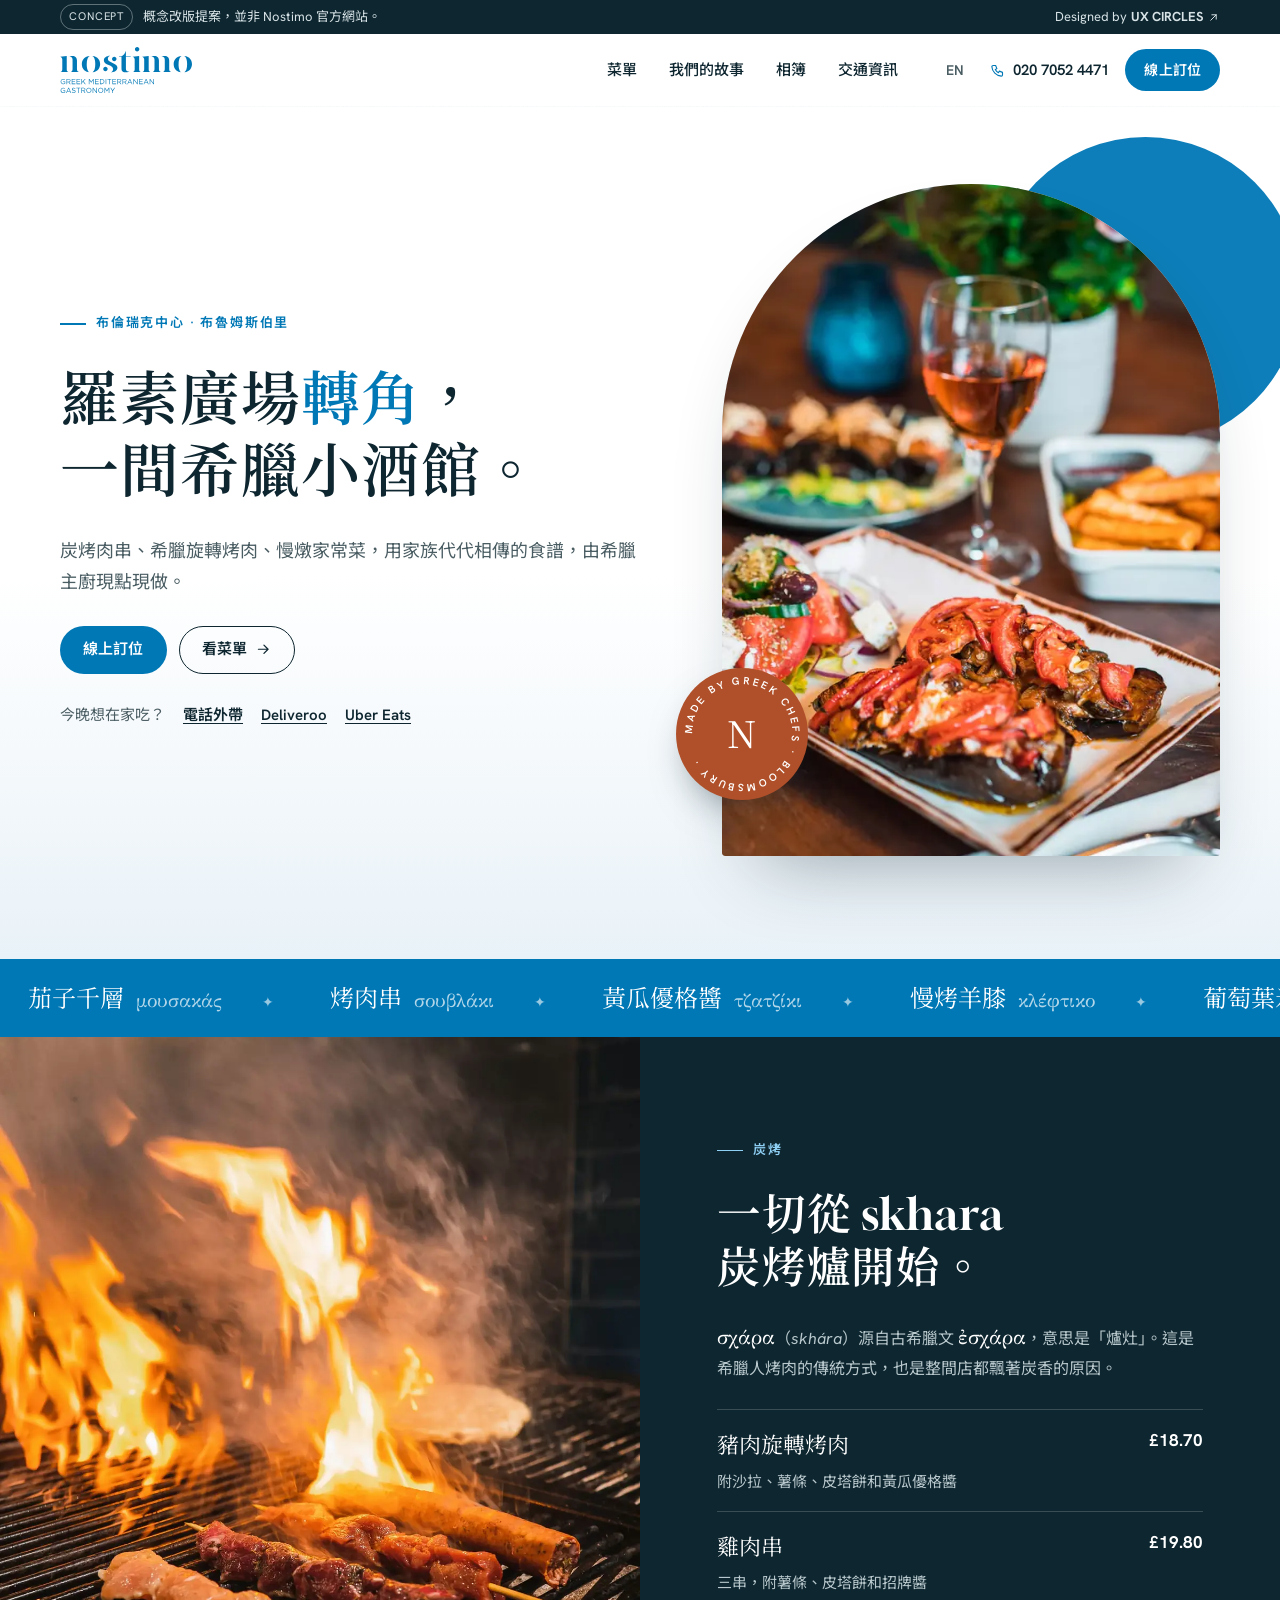
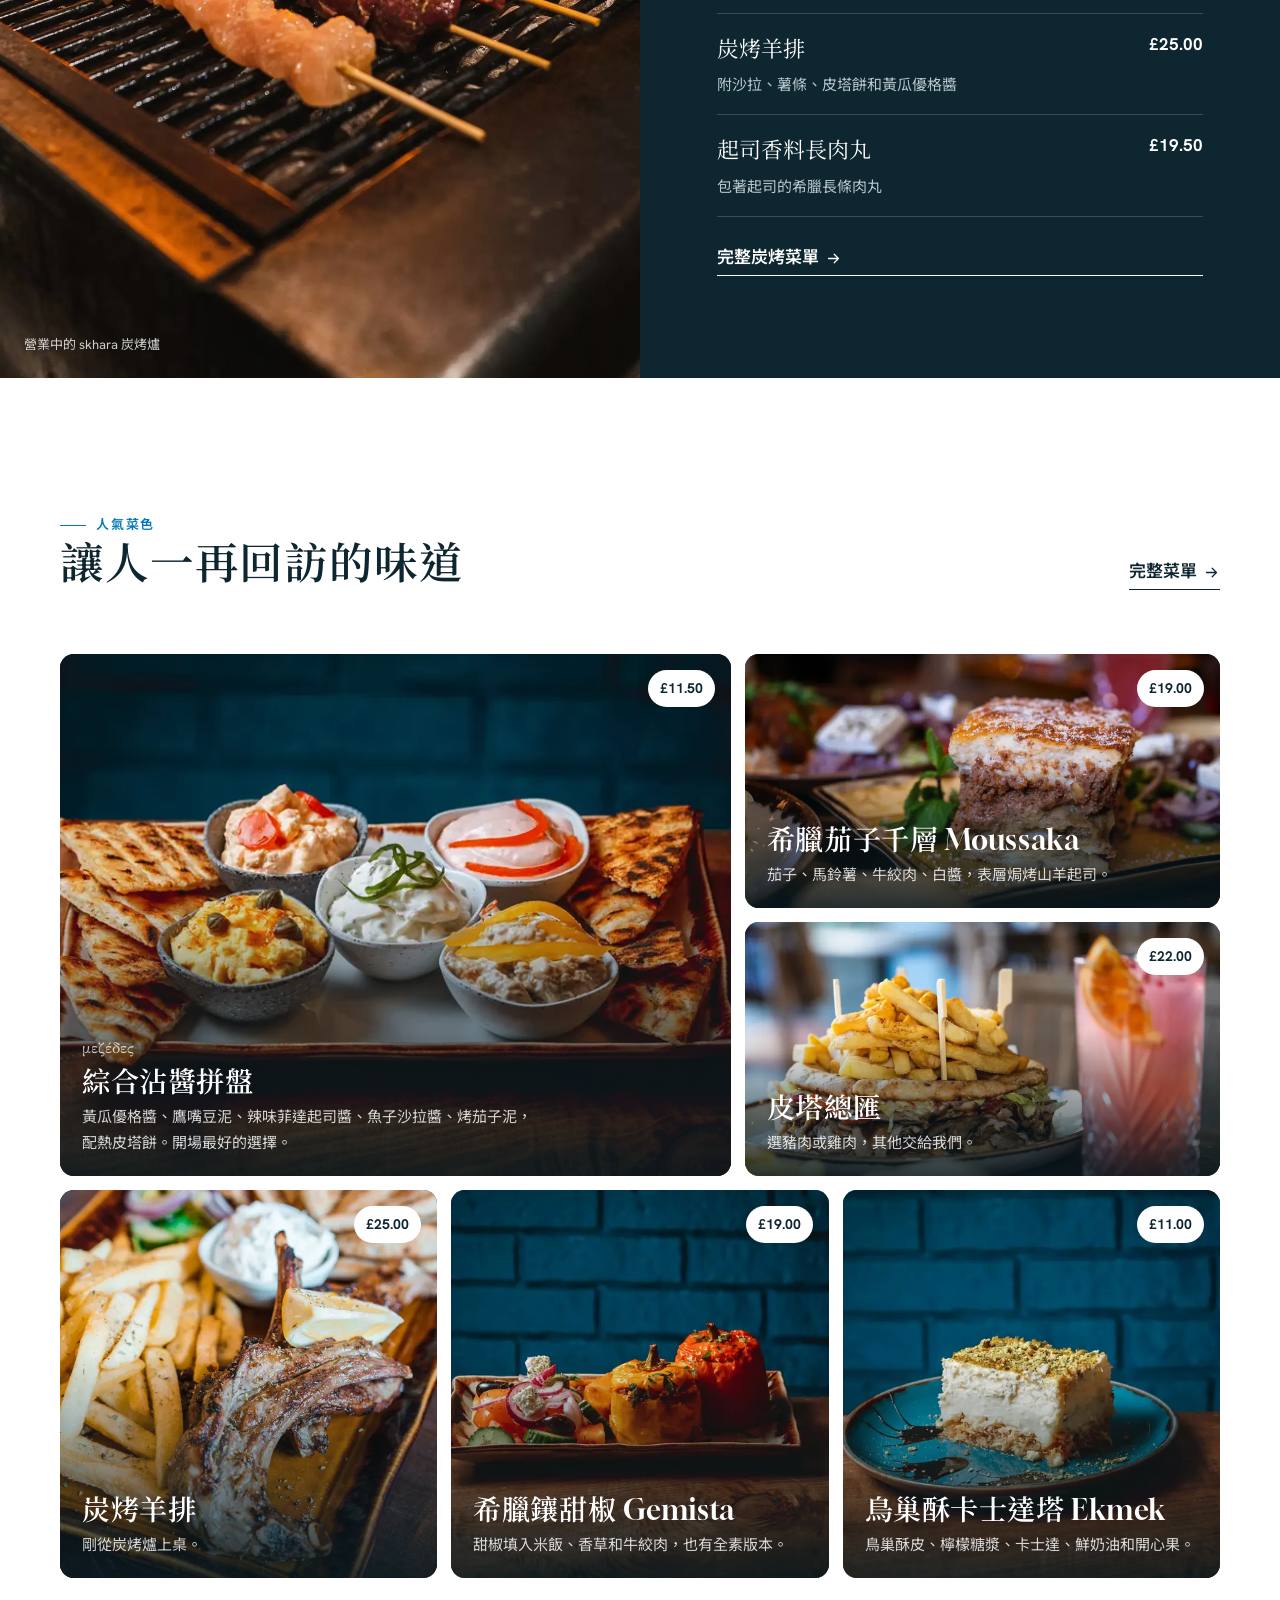
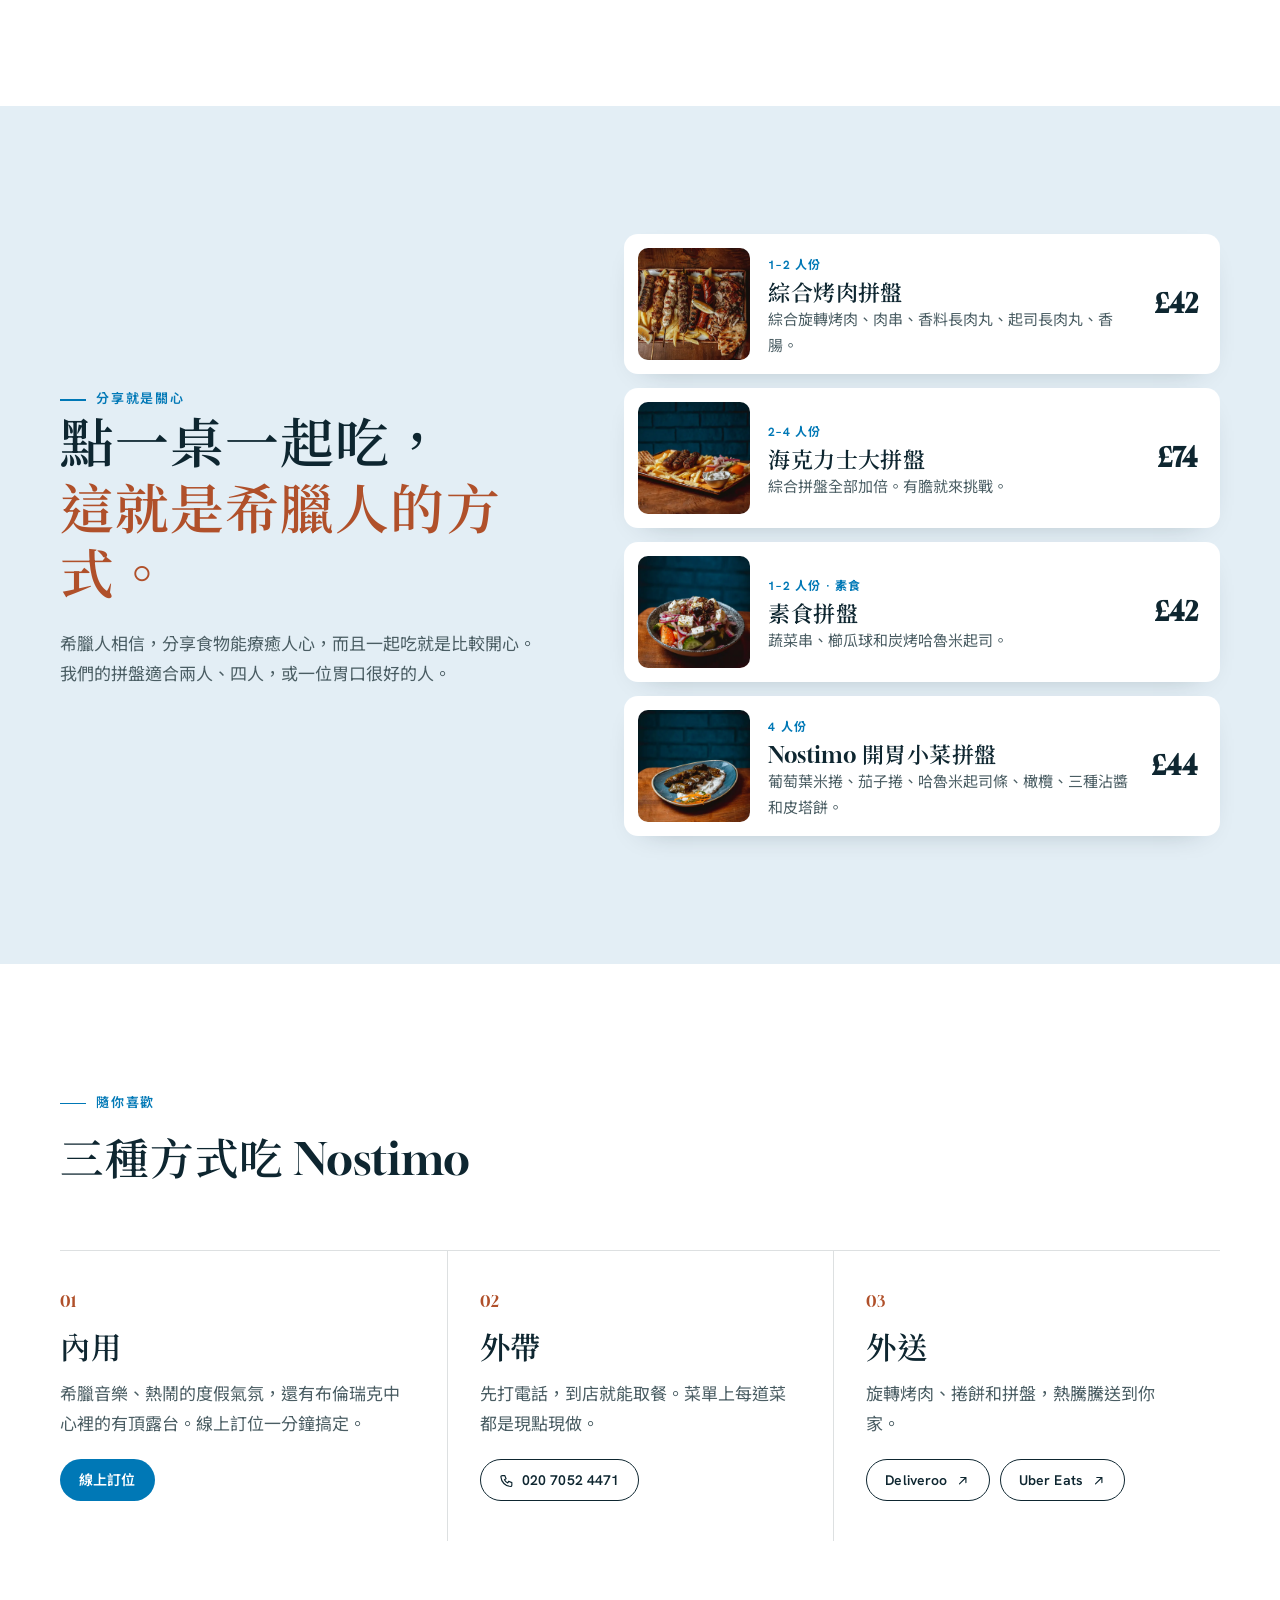
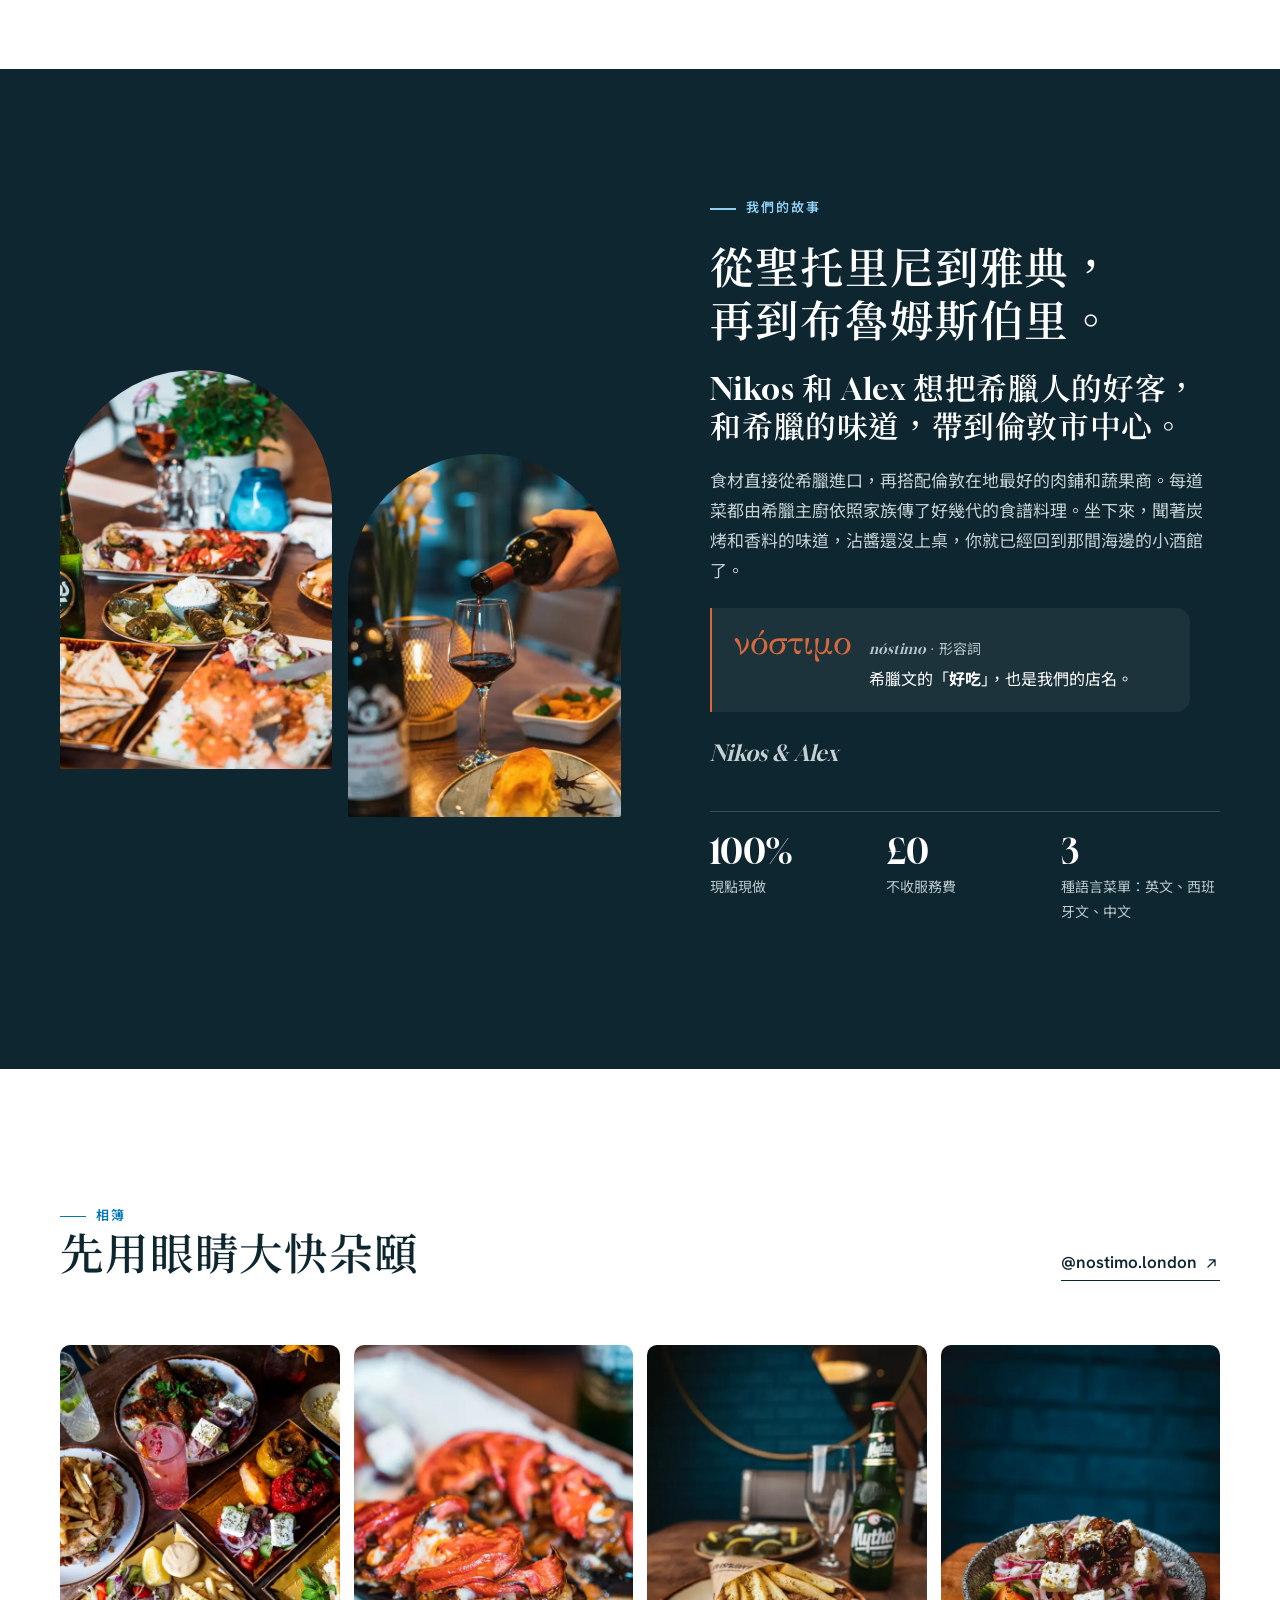
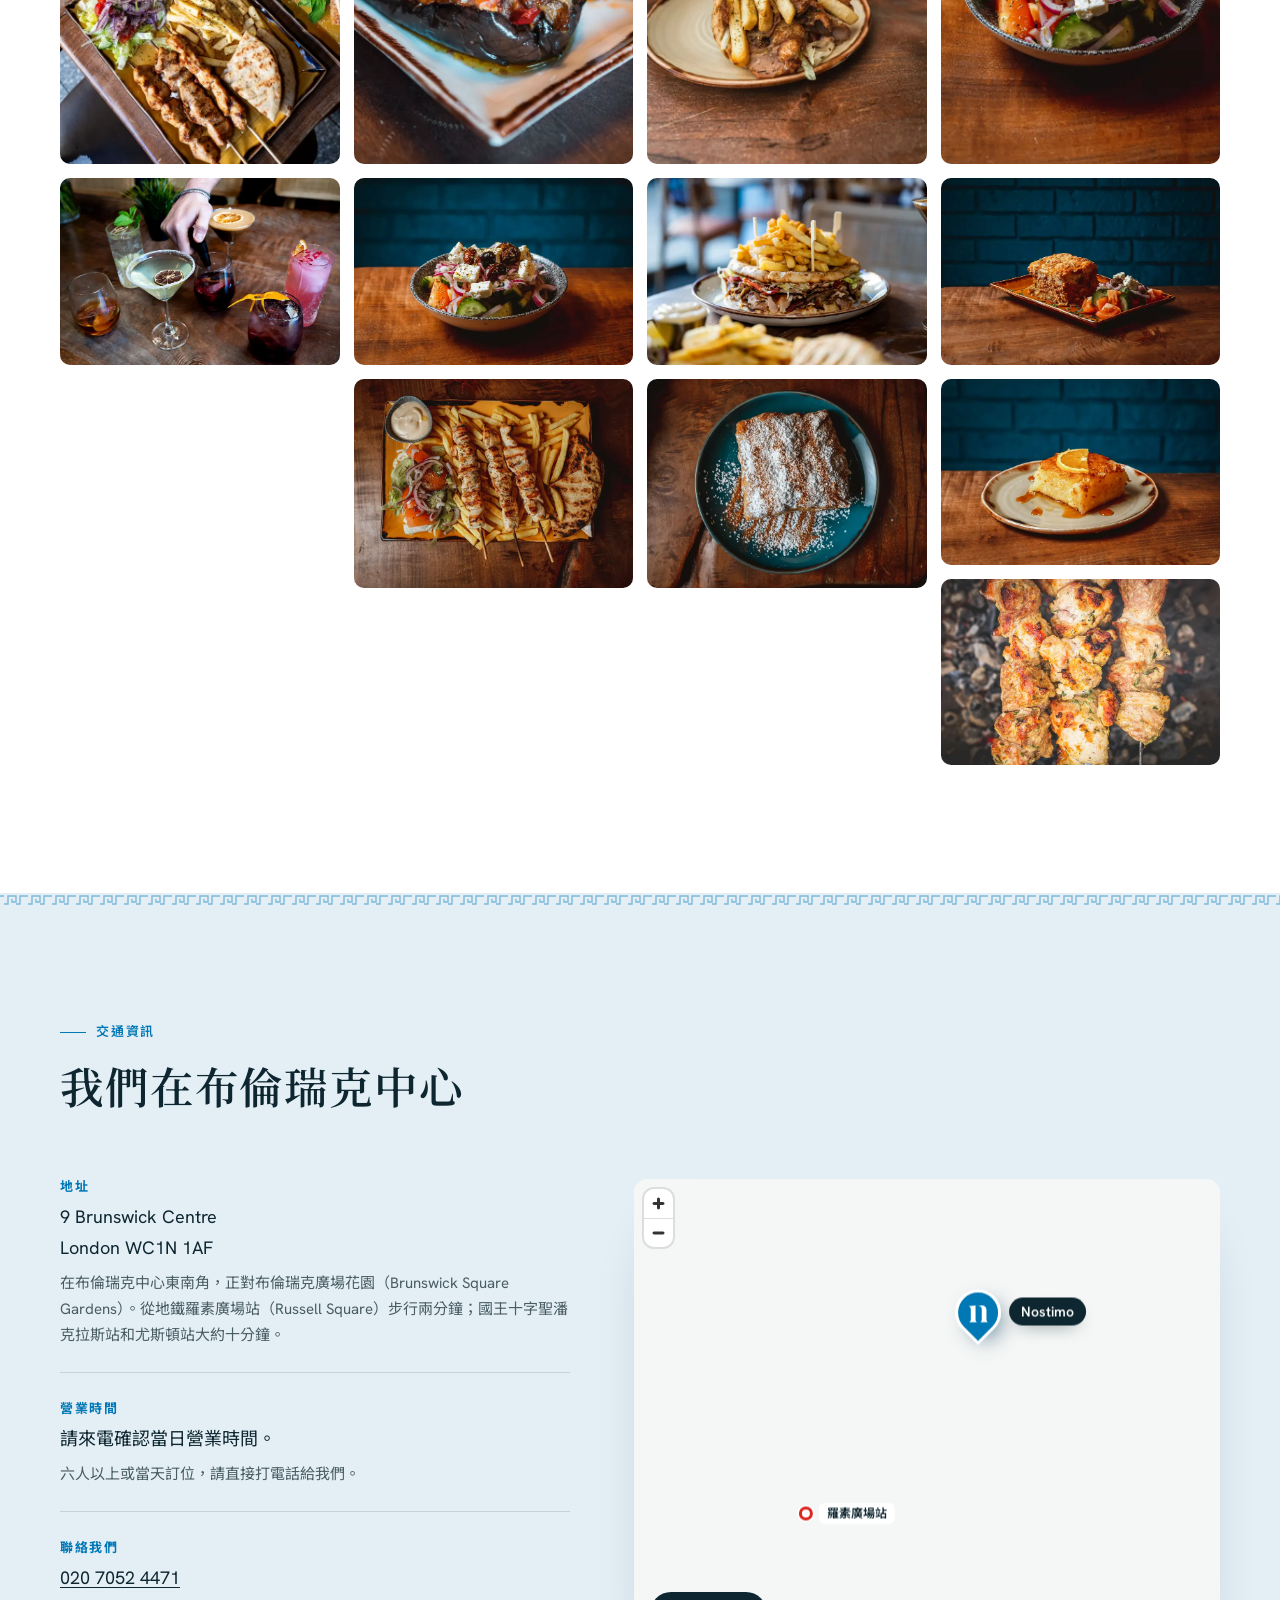
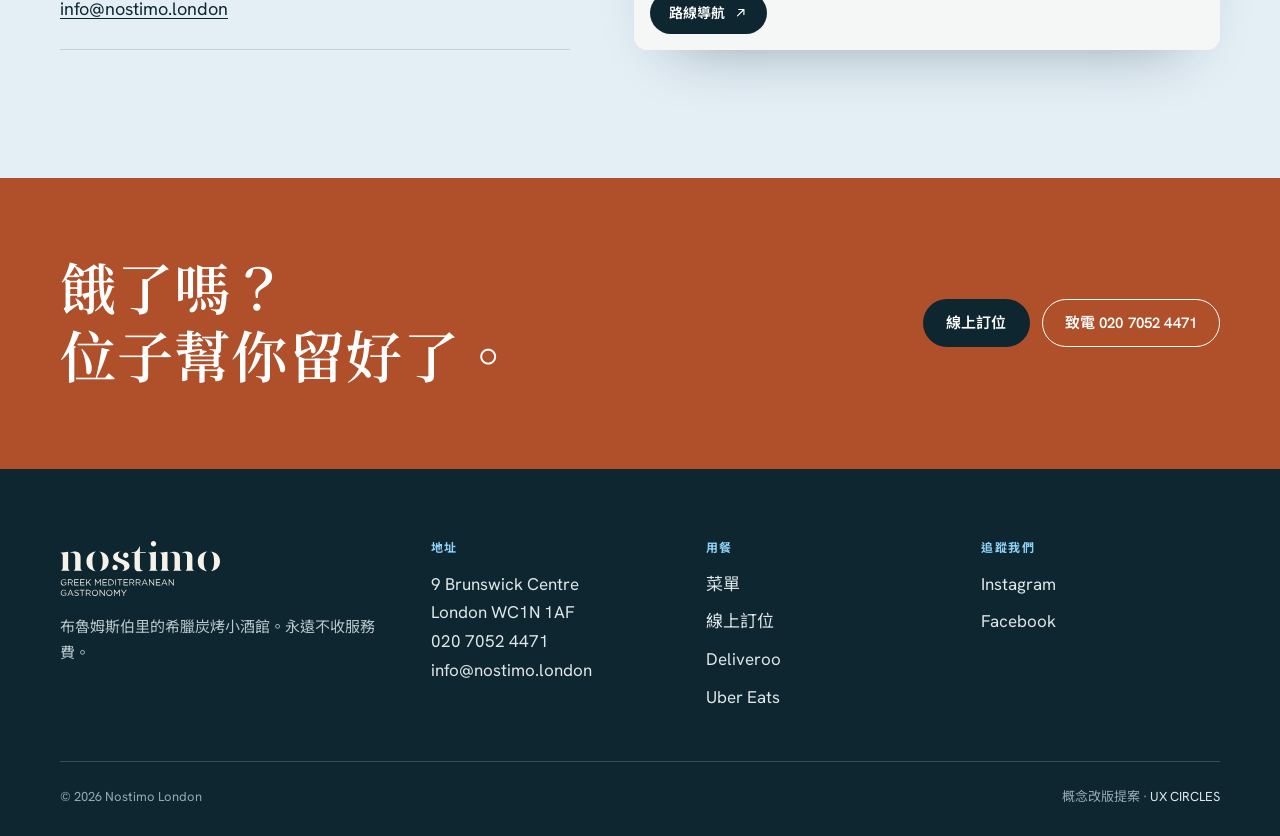
==== zh/index.html @ 570a70f9 "Move the map pin to Nostimo's actual corner of the Brunswick Centre The pin sat at the centre's midd" ====
<!doctype html>
<html lang="zh-Hant" class="no-js">
<head>
  <meta charset="utf-8">
  <meta name="viewport" content="width=device-width, initial-scale=1">
  <title>Nostimo · 倫敦布魯姆斯伯里的希臘炭烤小酒館</title>
  <meta name="description" content="位於倫敦布魯姆斯伯里布倫瑞克中心的希臘地中海小酒館。炭烤肉串、希臘旋轉烤肉、開胃小菜和慢燉家常菜，全由希臘主廚現點現做。線上訂位或電話外帶。">
  <meta name="robots" content="noindex, nofollow">
  <meta name="theme-color" content="#ffffff">
  <link rel="canonical" href="https://uxcircles.github.io/nostimo/zh/">
  <link rel="alternate" hreflang="en-GB" href="https://uxcircles.github.io/nostimo/">
  <link rel="alternate" hreflang="zh-Hant" href="https://uxcircles.github.io/nostimo/zh/">
  <link rel="icon" href="../favicon.svg" type="image/svg+xml">
  <link rel="apple-touch-icon" href="../apple-touch-icon.png">

  <meta property="og:type" content="restaurant">
  <meta property="og:site_name" content="Nostimo London">
  <meta property="og:title" content="Nostimo · 倫敦的希臘炭烤小酒館">
  <meta property="og:description" content="炭烤肉串、旋轉烤肉、開胃小菜和慢燉希臘家常菜，就在倫敦 WC1 布倫瑞克中心。">
  <meta property="og:url" content="https://uxcircles.github.io/nostimo/zh/">
  <meta property="og:locale" content="zh_TW">
  <meta property="og:image" content="https://uxcircles.github.io/nostimo/assets/img/og.jpg">
  <meta property="og:image:width" content="1200">
  <meta property="og:image:height" content="630">
  <meta name="twitter:card" content="summary_large_image">

  <link rel="preconnect" href="https://fonts.googleapis.com">
  <link rel="preconnect" href="https://fonts.gstatic.com" crossorigin>
  <link href="https://fonts.googleapis.com/css2?family=Gloock&family=GFS+Didot&family=Hanken+Grotesk:wght@400;500;600;700&family=Noto+Sans+TC:wght@400;500;700&family=Noto+Serif+TC:wght@600&display=swap" rel="stylesheet">
  <link rel="preload" as="image" href="../assets/img/table-rose-600.webp" imagesrcset="../assets/img/table-rose-600.webp 600w, ../assets/img/table-rose-1200.webp 1200w" imagesizes="(max-width: 860px) 86vw, 500px" fetchpriority="high">
  <link rel="stylesheet" href="../styles.css?v=6">

  <script type="application/ld+json">
  {
    "@context": "https://schema.org",
    "@type": "Restaurant",
    "name": "Nostimo",
    "alternateName": "Nostimo London",
    "servesCuisine": ["Greek", "Mediterranean"],
    "address": {
      "@type": "PostalAddress",
      "streetAddress": "9 Brunswick Centre",
      "addressLocality": "London",
      "postalCode": "WC1N 1AF",
      "addressCountry": "GB"
    },
    "geo": { "@type": "GeoCoordinates", "latitude": 51.5240, "longitude": -0.1229 },
    "telephone": "+442070524471",
    "email": "info@nostimo.london",
    "url": "https://uxcircles.github.io/nostimo/zh/",
    "image": "https://uxcircles.github.io/nostimo/assets/img/og.jpg",
    "menu": "https://uxcircles.github.io/nostimo/zh/menu.html",
    "acceptsReservations": true,
    "priceRange": "££",
    "sameAs": ["https://www.instagram.com/nostimo.london/", "https://www.facebook.com/nostimo.london/"]
  }
  </script>
</head>
<body>
  <svg aria-hidden="true" focusable="false" style="position:absolute;width:0;height:0;overflow:hidden">
    <symbol id="i-phone" viewBox="0 0 24 24"><path d="M5 4h4l2 5-2.5 1.5a11 11 0 0 0 5 5L15 13l5 2v4a2 2 0 0 1-2 2A16 16 0 0 1 3 6a2 2 0 0 1 2-2"/></symbol>
    <symbol id="i-arrow" viewBox="0 0 24 24"><path d="M5 12h14M13 6l6 6-6 6"/></symbol>
    <symbol id="i-ext" viewBox="0 0 24 24"><path d="M7 17 17 7M9 7h8v8"/></symbol>
    <symbol id="i-left" viewBox="0 0 24 24"><path d="M19 12H5M11 6l-6 6 6 6"/></symbol>
    <symbol id="i-close" viewBox="0 0 24 24"><path d="M6 6l12 12M18 6 6 18"/></symbol>
  </svg>
  <a class="skip" href="#main">跳到主要內容</a>

  <header class="site-header" data-header>
    <div class="concept-bar" role="note">
      <div class="wrap concept-inner">
        <p><span class="concept-tag">Concept</span><span class="concept-long">概念改版提案，並非 Nostimo 官方網站。</span><span class="concept-short">概念改版提案</span></p>
        <a href="https://ux-circles.com/web" target="_blank" rel="noopener">Designed by <strong>UX CIRCLES</strong> <svg class="icon" aria-hidden="true"><use href="#i-ext"/></svg></a>
      </div>
    </div>
    <div class="header-bar">
      <div class="wrap header-inner">
        <a class="brand" href="./" aria-label="Nostimo 首頁"><img src="../assets/img/logo.svg" alt="" width="165" height="57"></a>
        <nav class="nav" id="site-nav" aria-label="主選單" data-nav>
          <ul class="nav-list">
            <li><a href="menu.html">菜單</a></li>
            <li><a href="#story">我們的故事</a></li>
            <li><a href="#gallery">相簿</a></li>
            <li><a href="#visit">交通資訊</a></li>
          </ul>
          <div class="nav-extra">
            <a class="btn btn-sea" href="book.html">線上訂位</a>
            <p>9 Brunswick Centre, London WC1N 1AF<br><a href="tel:+442070524471">020 7052 4471</a></p>
            <a class="nav-lang" href="../" lang="en-GB" hreflang="en-GB">English</a>
          </div>
        </nav>
        <div class="header-actions">
          <a class="lang-switch" href="../" lang="en-GB" hreflang="en-GB" aria-label="English version">EN</a>
          <a class="call-link" href="tel:+442070524471" aria-label="致電 Nostimo：020 7052 4471"><svg class="icon" aria-hidden="true"><use href="#i-phone"/></svg><span>020 7052 4471</span></a>
          <a class="btn btn-sea btn-sm" href="book.html">線上訂位</a>
          <button class="burger" type="button" aria-label="開啟選單" aria-expanded="false" aria-controls="site-nav" data-burger><span></span><span></span></button>
        </div>
      </div>
    </div>
  </header>

  <main id="main">
    <!-- Hero -->
    <section class="hero">
      <div class="wrap hero-grid">
        <div class="hero-copy">
          <p class="eyebrow">布倫瑞克中心 · 布魯姆斯伯里</p>
          <h1 class="title-xl hero-title">羅素廣場<em>轉角</em>，<br>一間希臘小酒館。</h1>
          <p class="lede">炭烤肉串、希臘旋轉烤肉、慢燉家常菜，用家族代代相傳的食譜，由希臘主廚現點現做。</p>
          <div class="hero-ctas">
            <a class="btn btn-sea" href="book.html">線上訂位</a>
            <a class="btn btn-line" href="menu.html">看菜單 <svg class="icon" aria-hidden="true"><use href="#i-arrow"/></svg></a>
          </div>
          <p class="hero-alt"><span>今晚想在家吃？</span> <a href="tel:+442070524471">電話外帶</a> <a href="https://deliveroo.co.uk/menu/london/bloomsbury/nostimo-brunswick" target="_blank" rel="noopener">Deliveroo</a> <a href="https://www.ubereats.com/gb/store/nostimo/R7rWNomRS0CjnXZ344HSMw" target="_blank" rel="noopener">Uber Eats</a></p>
        </div>
        <div class="hero-visual">
          <div class="arch">
            <img src="../assets/img/table-rose-600.webp" srcset="../assets/img/table-rose-600.webp 600w, ../assets/img/table-rose-1200.webp 1200w" sizes="(max-width: 860px) 86vw, 500px" width="600" height="900" alt="Nostimo 的餐桌：鑲茄子、開胃小菜、薯條和一杯粉紅酒" fetchpriority="high">
          </div>
          <div class="stamp" aria-hidden="true">
            <svg viewBox="0 0 132 132"><defs><path id="circ" d="M66 66m-50 0a50 50 0 1 1 100 0a50 50 0 1 1-100 0"/></defs><text><textPath href="#circ">Made by Greek chefs · Bloomsbury ·</textPath></text></svg>
            <b>Ν</b>
          </div>
        </div>
      </div>
    </section>

    <!-- Ticker -->
    <div class="ticker" aria-hidden="true">
      <div class="ticker-track">
        <ul>
          <li>茄子千層 <span class="greek">μουσακάς</span></li>
          <li>烤肉串 <span class="greek">σουβλάκι</span></li>
          <li>黃瓜優格醬 <span class="greek">τζατζίκι</span></li>
          <li>慢烤羊膝 <span class="greek">κλέφτικο</span></li>
          <li>葡萄葉米捲 <span class="greek">ντολμαδάκια</span></li>
          <li>鳥巢酥卡士達塔 <span class="greek">εκμέκ κανταΐφι</span></li>
          <li>旋轉烤肉 <span class="greek">γύρος</span></li>
        </ul>
        <ul>
          <li>茄子千層 <span class="greek">μουσακάς</span></li>
          <li>烤肉串 <span class="greek">σουβλάκι</span></li>
          <li>黃瓜優格醬 <span class="greek">τζατζίκι</span></li>
          <li>慢烤羊膝 <span class="greek">κλέφτικο</span></li>
          <li>葡萄葉米捲 <span class="greek">ντολμαδάκια</span></li>
          <li>鳥巢酥卡士達塔 <span class="greek">εκμέκ κανταΐφι</span></li>
          <li>旋轉烤肉 <span class="greek">γύρος</span></li>
        </ul>
      </div>
    </div>

    <!-- From the skhara -->
    <section class="skhara on-dark" aria-labelledby="skhara-title">
      <figure class="skhara-media">
        <img src="../assets/img/grill-fire-600.webp" srcset="../assets/img/grill-fire-600.webp 600w, ../assets/img/grill-fire-1200.webp 1200w" sizes="(max-width: 860px) 100vw, 50vw" width="600" height="900" alt="炭火上燒烤中的肉串" loading="lazy">
        <figcaption>營業中的 skhara 炭烤爐</figcaption>
      </figure>
      <div class="skhara-body">
        <p class="eyebrow">炭烤</p>
        <h2 class="title-l" id="skhara-title">一切從 skhara<br>炭烤爐開始。</h2>
        <p class="etym"><span class="greek" lang="grc">σχάρα</span>（<i>skhára</i>）源自古希臘文 <span class="greek" lang="grc">ἐσχάρα</span>，意思是「爐灶」。這是希臘人烤肉的傳統方式，也是整間店都飄著炭香的原因。</p>
        <ul class="grill-list">
          <li><strong>豬肉旋轉烤肉</strong><span>附沙拉、薯條、皮塔餅和黃瓜優格醬</span><b class="price">£18.70</b></li>
          <li><strong>雞肉串</strong><span>三串，附薯條、皮塔餅和招牌醬</span><b class="price">£19.80</b></li>
          <li><strong>炭烤羊排</strong><span>附沙拉、薯條、皮塔餅和黃瓜優格醬</span><b class="price">£25.00</b></li>
          <li><strong>起司香料長肉丸</strong><span>包著起司的希臘長條肉丸</span><b class="price">£19.50</b></li>
        </ul>
        <a class="link-arrow" href="menu.html#skhara">完整炭烤菜單 <svg class="icon" aria-hidden="true"><use href="#i-arrow"/></svg></a>
      </div>
    </section>

    <!-- Signature dishes -->
    <section class="section" aria-labelledby="sig-title">
      <div class="wrap">
        <div class="section-head split">
          <div>
            <p class="eyebrow">人氣菜色</p>
            <h2 class="title-l" id="sig-title">讓人一再回訪的味道</h2>
          </div>
          <a class="link-arrow" href="menu.html">完整菜單 <svg class="icon" aria-hidden="true"><use href="#i-arrow"/></svg></a>
        </div>
        <div class="bento">
          <article class="dish d1 reveal">
            <img src="../assets/img/dips-board-800.webp" srcset="../assets/img/dips-board-800.webp 800w, ../assets/img/dips-board-1600.webp 1600w" sizes="(max-width: 560px) 100vw, (max-width: 960px) 100vw, 60vw" width="800" height="534" alt="五種希臘沾醬和烤皮塔餅" loading="lazy">
            <span class="price-tag">£11.50</span>
            <div class="dish-text">
              <span class="greek" lang="el">μεζέδες</span>
              <h3>綜合沾醬拼盤</h3>
              <p>黃瓜優格醬、鷹嘴豆泥、辣味菲達起司醬、魚子沙拉醬、烤茄子泥，配熱皮塔餅。開場最好的選擇。</p>
            </div>
          </article>
          <article class="dish d2 reveal">
            <img src="../assets/img/moussaka-800.webp" srcset="../assets/img/moussaka-800.webp 800w, ../assets/img/moussaka-1413.webp 1413w" sizes="(max-width: 560px) 100vw, (max-width: 960px) 50vw, 40vw" width="800" height="773" alt="一份希臘茄子千層和希臘沙拉" loading="lazy">
            <span class="price-tag">£19.00</span>
            <div class="dish-text"><h3>希臘茄子千層 Moussaka</h3><p>茄子、馬鈴薯、牛絞肉、白醬，表層焗烤山羊起司。</p></div>
          </article>
          <article class="dish d3 reveal">
            <img src="../assets/img/pitta-club-800.webp" srcset="../assets/img/pitta-club-800.webp 800w, ../assets/img/pitta-club-1547.webp 1547w" sizes="(max-width: 560px) 100vw, (max-width: 960px) 50vw, 40vw" width="800" height="706" alt="疊滿薯條的皮塔總匯，旁邊是粉紅色調酒" loading="lazy">
            <span class="price-tag">£22.00</span>
            <div class="dish-text"><h3>皮塔總匯</h3><p>選豬肉或雞肉，其他交給我們。</p></div>
          </article>
          <article class="dish d4 reveal">
            <img src="../assets/img/lamb-chops-600.webp" srcset="../assets/img/lamb-chops-600.webp 600w, ../assets/img/lamb-chops-1200.webp 1200w" sizes="(max-width: 560px) 100vw, (max-width: 960px) 50vw, 33vw" width="600" height="900" alt="炭烤羊排配薯條、沙拉和皮塔餅" loading="lazy">
            <span class="price-tag">£25.00</span>
            <div class="dish-text"><h3>炭烤羊排</h3><p>剛從炭烤爐上桌。</p></div>
          </article>
          <article class="dish d5 reveal">
            <img src="../assets/img/gemista-800.webp" srcset="../assets/img/gemista-800.webp 800w, ../assets/img/gemista-1600.webp 1600w" sizes="(max-width: 560px) 100vw, (max-width: 960px) 50vw, 33vw" width="800" height="533" alt="一盤鑲甜椒和鑲番茄" loading="lazy">
            <span class="price-tag">£19.00</span>
            <div class="dish-text"><h3>希臘鑲甜椒 Gemista</h3><p>甜椒填入米飯、香草和牛絞肉，也有全素版本。</p></div>
          </article>
          <article class="dish d6 reveal">
            <img src="../assets/img/ekmek-800.webp" srcset="../assets/img/ekmek-800.webp 800w, ../assets/img/ekmek-1600.webp 1600w" sizes="(max-width: 560px) 100vw, (max-width: 960px) 100vw, 33vw" width="800" height="533" alt="撒上開心果的鳥巢酥卡士達塔" loading="lazy">
            <span class="price-tag">£11.00</span>
            <div class="dish-text"><h3>鳥巢酥卡士達塔 Ekmek</h3><p>鳥巢酥皮、檸檬糖漿、卡士達、鮮奶油和開心果。</p></div>
          </article>
        </div>
      </div>
    </section>

    <!-- Sharing -->
    <section class="section sharing" aria-labelledby="share-title">
      <div class="wrap sharing-grid">
        <div>
          <p class="eyebrow">分享就是關心</p>
          <h2 class="sharing-quote" id="share-title">點一桌一起吃，<br><em>這就是希臘人的方式。</em></h2>
          <p class="sharing-note">希臘人相信，分享食物能療癒人心，而且一起吃就是比較開心。我們的拼盤適合兩人、四人，或一位胃口很好的人。</p>
        </div>
        <ul class="platters">
          <li class="platter reveal">
            <img src="../assets/img/mixed-platter-800.webp" width="112" height="112" alt="" loading="lazy">
            <div><span class="serves">1–2 人份</span><h3>綜合烤肉拼盤</h3><p>綜合旋轉烤肉、肉串、香料長肉丸、起司長肉丸、香腸。</p></div>
            <b class="price">£42</b>
          </li>
          <li class="platter reveal">
            <img src="../assets/img/soutzoukakia-800.webp" width="112" height="112" alt="" loading="lazy">
            <div><span class="serves">2–4 人份</span><h3>海克力士大拼盤</h3><p>綜合拼盤全部加倍。有膽就來挑戰。</p></div>
            <b class="price">£74</b>
          </li>
          <li class="platter reveal">
            <img src="../assets/img/salad-bowl-600.webp" width="112" height="112" alt="" loading="lazy">
            <div><span class="serves">1–2 人份 · 素食</span><h3>素食拼盤</h3><p>蔬菜串、櫛瓜球和炭烤哈魯米起司。</p></div>
            <b class="price">£42</b>
          </li>
          <li class="platter reveal">
            <img src="../assets/img/dolmadakia-600.webp" width="112" height="112" alt="" loading="lazy">
            <div><span class="serves">4 人份</span><h3>Nostimo 開胃小菜拼盤</h3><p>葡萄葉米捲、茄子捲、哈魯米起司條、橄欖、三種沾醬和皮塔餅。</p></div>
            <b class="price">£44</b>
          </li>
        </ul>
      </div>
    </section>

    <!-- Ways to eat -->
    <section class="section" aria-labelledby="ways-title">
      <div class="wrap">
        <div class="section-head">
          <p class="eyebrow">隨你喜歡</p>
          <h2 class="title-l" id="ways-title">三種方式吃 Nostimo</h2>
        </div>
        <div class="ways">
          <div class="way">
            <span class="way-num">01</span>
            <h3>內用</h3>
            <p>希臘音樂、熱鬧的度假氣氛，還有布倫瑞克中心裡的有頂露台。線上訂位一分鐘搞定。</p>
            <div class="actions"><a class="btn btn-sea btn-sm" href="book.html">線上訂位</a></div>
          </div>
          <div class="way">
            <span class="way-num">02</span>
            <h3>外帶</h3>
            <p>先打電話，到店就能取餐。菜單上每道菜都是現點現做。</p>
            <div class="actions"><a class="btn btn-line btn-sm" href="tel:+442070524471"><svg class="icon" aria-hidden="true"><use href="#i-phone"/></svg>020 7052 4471</a></div>
          </div>
          <div class="way">
            <span class="way-num">03</span>
            <h3>外送</h3>
            <p>旋轉烤肉、捲餅和拼盤，熱騰騰送到你家。</p>
            <div class="actions">
              <a class="btn btn-line btn-sm" href="https://deliveroo.co.uk/menu/london/bloomsbury/nostimo-brunswick" target="_blank" rel="noopener">Deliveroo <svg class="icon" aria-hidden="true"><use href="#i-ext"/></svg></a>
              <a class="btn btn-line btn-sm" href="https://www.ubereats.com/gb/store/nostimo/R7rWNomRS0CjnXZ344HSMw" target="_blank" rel="noopener">Uber Eats <svg class="icon" aria-hidden="true"><use href="#i-ext"/></svg></a>
            </div>
          </div>
        </div>
      </div>
    </section>

    <!-- Story -->
    <section class="section on-dark" id="story" aria-labelledby="story-title">
      <div class="wrap story-grid">
        <div class="story-media">
          <div class="arch reveal"><img src="../assets/img/table-spread-600.webp" srcset="../assets/img/table-spread-600.webp 600w, ../assets/img/table-spread-1200.webp 1200w" sizes="(max-width: 860px) 45vw, 25vw" width="600" height="900" alt="擺滿希臘菜、香草和酒的餐桌" loading="lazy"></div>
          <div class="arch reveal"><img src="../assets/img/wine-pour-600.webp" srcset="../assets/img/wine-pour-600.webp 600w, ../assets/img/wine-pour-1200.webp 1200w" sizes="(max-width: 860px) 45vw, 25vw" width="600" height="900" alt="燭光餐桌上正在倒紅酒" loading="lazy"></div>
        </div>
        <div class="story-copy">
          <p class="eyebrow">我們的故事</p>
          <h2 class="title-l" id="story-title">從聖托里尼到雅典，<br>再到布魯姆斯伯里。</h2>
          <p class="big">Nikos 和 Alex 想把希臘人的好客，和希臘的味道，帶到倫敦市中心。</p>
          <p>食材直接從希臘進口，再搭配倫敦在地最好的肉鋪和蔬果商。每道菜都由希臘主廚依照家族傳了好幾代的食譜料理。坐下來，聞著炭烤和香料的味道，沾醬還沒上桌，你就已經回到那間海邊的小酒館了。</p>
          <div class="definition">
            <span class="word greek" lang="el">νόστιμο</span>
            <span class="pron"><i>nóstimo</i> · 形容詞</span>
            <span class="mean">希臘文的「<strong>好吃</strong>」，也是我們的店名。</span>
          </div>
          <p class="signature">Nikos &amp; Alex</p>
          <dl class="facts">
            <div><dt>100%</dt><dd>現點現做</dd></div>
            <div><dt>£0</dt><dd>不收服務費</dd></div>
            <div><dt>3</dt><dd>種語言菜單：英文、西班牙文、中文</dd></div>
          </dl>
        </div>
      </div>
    </section>

    <!-- Gallery -->
    <section class="section" id="gallery" aria-labelledby="gallery-title">
      <div class="wrap">
        <div class="section-head split">
          <div>
            <p class="eyebrow">相簿</p>
            <h2 class="title-l" id="gallery-title">先用眼睛大快朵頤</h2>
          </div>
          <a class="link-arrow" href="https://www.instagram.com/nostimo.london/" target="_blank" rel="noopener">@nostimo.london <svg class="icon" aria-hidden="true"><use href="#i-ext"/></svg></a>
        </div>
        <ul class="gallery" data-gallery>
          <li><button type="button" data-full="../assets/img/feast-top-1200.webp"><img src="../assets/img/feast-top-600.webp" width="600" height="900" alt="俯拍的肉串、沙拉、沾醬和調酒" loading="lazy"></button></li>
          <li><button type="button" data-full="../assets/img/cocktails-1600.webp"><img src="../assets/img/cocktails-800.webp" width="800" height="533" alt="吧台上剛調好的調酒" loading="lazy"></button></li>
          <li><button type="button" data-full="../assets/img/aubergine-1200.webp"><img src="../assets/img/aubergine-600.webp" width="600" height="900" alt="番茄菲達起司鑲茄子" loading="lazy"></button></li>
          <li><button type="button" data-full="../assets/img/greek-salad-1600.webp"><img src="../assets/img/greek-salad-800.webp" width="800" height="533" alt="放上一大塊菲達起司的希臘沙拉" loading="lazy"></button></li>
          <li><button type="button" data-full="../assets/img/chicken-skewers-1600.webp"><img src="../assets/img/chicken-skewers-800.webp" width="800" height="600" alt="雞肉串配薯條和沾醬" loading="lazy"></button></li>
          <li><button type="button" data-full="../assets/img/pitta-wrap-1200.webp"><img src="../assets/img/pitta-wrap-600.webp" width="600" height="900" alt="希臘皮塔捲餅和一瓶 Mythos 啤酒" loading="lazy"></button></li>
          <li><button type="button" data-full="../assets/img/bartender-1600.webp"><img src="../assets/img/bartender-800.webp" width="800" height="533" alt="調酒師正在量酒" loading="lazy"></button></li>
          <li><button type="button" data-full="../assets/img/bougatsa-1600.webp"><img src="../assets/img/bougatsa-800.webp" width="800" height="600" alt="撒上糖粉和肉桂的卡士達酥派" loading="lazy"></button></li>
          <li><button type="button" data-full="../assets/img/salad-bowl-1200.webp"><img src="../assets/img/salad-bowl-600.webp" width="600" height="900" alt="藍綠色磚牆前的一碗希臘沙拉" loading="lazy"></button></li>
          <li><button type="button" data-full="../assets/img/pastitsio-1600.webp"><img src="../assets/img/pastitsio-800.webp" width="800" height="533" alt="希臘焗烤千層麵配沙拉" loading="lazy"></button></li>
          <li><button type="button" data-full="../assets/img/portokalopita-1600.webp"><img src="../assets/img/portokalopita-800.webp" width="800" height="533" alt="淋上蜂蜜糖漿的希臘柳橙蛋糕" loading="lazy"></button></li>
          <li><button type="button" data-full="../assets/img/chicken-grill-1170.webp"><img src="../assets/img/chicken-grill-800.webp" width="800" height="533" alt="在烤架上烤得金黃的雞肉串" loading="lazy"></button></li>
        </ul>
      </div>
      <dialog class="lightbox on-dark" data-lightbox aria-label="照片檢視">
        <figure><img src="" alt="" data-lb-img><figcaption data-lb-cap></figcaption></figure>
        <button class="lb-btn lb-close" type="button" data-lb-close aria-label="關閉"><svg class="icon" aria-hidden="true"><use href="#i-close"/></svg></button>
        <button class="lb-btn lb-prev" type="button" data-lb-prev aria-label="上一張"><svg class="icon" aria-hidden="true"><use href="#i-left"/></svg></button>
        <button class="lb-btn lb-next" type="button" data-lb-next aria-label="下一張"><svg class="icon" aria-hidden="true"><use href="#i-arrow"/></svg></button>
      </dialog>
    </section>

    <!-- Visit -->
    <section class="section visit" id="visit" aria-labelledby="visit-title">
      <div class="wrap">
        <div class="section-head">
          <p class="eyebrow">交通資訊</p>
          <h2 class="title-l" id="visit-title">我們在布倫瑞克中心</h2>
        </div>
        <div class="visit-grid">
          <div class="visit-info">
            <div class="info-block">
              <h3>地址</h3>
              <address>9 Brunswick Centre<br>London WC1N 1AF</address>
              <p class="muted">在布倫瑞克中心東南角，正對布倫瑞克廣場花園（Brunswick Square Gardens）。從地鐵羅素廣場站（Russell Square）步行兩分鐘；國王十字聖潘克拉斯站和尤斯頓站大約十分鐘。</p>
            </div>
            <div class="info-block">
              <h3>營業時間</h3>
              <!-- TODO: 現有網站沒有公布營業時間。向店家確認後，填入這裡、book.html 和 JSON-LD（中英文版都要改）。 -->
              <p>請來電確認當日營業時間。</p>
              <p class="muted">六人以上或當天訂位，請直接打電話給我們。</p>
            </div>
            <div class="info-block">
              <h3>聯絡我們</h3>
              <p><a href="tel:+442070524471">020 7052 4471</a><br><a href="mailto:info@nostimo.london">info@nostimo.london</a></p>
            </div>
          </div>
          <div class="map">
            <!-- MapLibre 放在 ../assets/vendor，地圖（assets/map.js）快捲到畫面上才載入 -->
            <div class="map-canvas" data-map data-lib="../assets/vendor/maplibre/" data-src="../assets/map.js" data-lat="51.5240" data-lng="-0.1229" data-station="羅素廣場站" data-station-lat="51.5231" data-station-lng="-0.1243" role="img" aria-label="地圖：Nostimo 位於布倫瑞克中心，距離羅素廣場站步行兩分鐘"></div>
            <a class="btn btn-ink btn-sm map-link" href="https://www.google.com/maps/search/?api=1&amp;query=Nostimo%2C%209%20Brunswick%20Centre%2C%20London%20WC1N%201AF" target="_blank" rel="noopener">路線導航 <svg class="icon" aria-hidden="true"><use href="#i-ext"/></svg></a>
          </div>
        </div>
      </div>
    </section>

    <!-- CTA -->
    <section class="cta-band" aria-labelledby="cta-title">
      <div class="wrap cta-inner">
        <h2 id="cta-title">餓了嗎？<br>位子幫你留好了。</h2>
        <div class="cta-actions">
          <a class="btn btn-ink" href="book.html">線上訂位</a>
          <a class="btn btn-line" href="tel:+442070524471">致電 020 7052 4471</a>
        </div>
      </div>
    </section>
  </main>

  <footer class="site-footer on-dark">
    <div class="wrap">
      <div class="footer-grid">
        <div class="footer-brand">
          <img src="../assets/img/logo-light.svg" alt="Nostimo 希臘地中海料理" width="165" height="57" loading="lazy">
          <p>布魯姆斯伯里的希臘炭烤小酒館。永遠不收服務費。</p>
        </div>
        <div>
          <h2>地址</h2>
          <address>9 Brunswick Centre<br>London WC1N 1AF<br><a href="tel:+442070524471">020 7052 4471</a><br><a href="mailto:info@nostimo.london">info@nostimo.london</a></address>
        </div>
        <div>
          <h2>用餐</h2>
          <ul>
            <li><a href="menu.html">菜單</a></li>
            <li><a href="book.html">線上訂位</a></li>
            <li><a href="https://deliveroo.co.uk/menu/london/bloomsbury/nostimo-brunswick" target="_blank" rel="noopener">Deliveroo</a></li>
            <li><a href="https://www.ubereats.com/gb/store/nostimo/R7rWNomRS0CjnXZ344HSMw" target="_blank" rel="noopener">Uber Eats</a></li>
          </ul>
        </div>
        <div>
          <h2>追蹤我們</h2>
          <ul>
            <li><a href="https://www.instagram.com/nostimo.london/" target="_blank" rel="noopener">Instagram</a></li>
            <li><a href="https://www.facebook.com/nostimo.london/" target="_blank" rel="noopener">Facebook</a></li>
          </ul>
        </div>
      </div>
      <div class="footer-base">
        <p>© <span data-year>2026</span> Nostimo London</p>
        <p>概念改版提案 · <a href="https://ux-circles.com/web" target="_blank" rel="noopener">UX CIRCLES</a></p>
      </div>
    </div>
  </footer>

  <script src="../main.js?v=4" defer></script>
</body>
</html>
---- styles.css ----
/* ==========================================================================
   Nostimo — concept redesign
   Palette: whitewash, Aegean night, Greek blue, terracotta
   ========================================================================== */

:root {
  --lime: #ffffff;          /* Cycladic whitewash */
  --lime-2: #f1f5f7;        /* whitewash in shade */
  --sand: #e3eef5;          /* pale Aegean */
  --ink: #0e2630;           /* Aegean night, matches the teal brick in the photos */
  --ink-2: #163543;
  --ink-soft: #4a5d63;
  --sea: #0078b6;           /* logo blue */
  --sea-deep: #005f91;
  --clay: #b0502a;          /* terracotta, AA on lime */
  --clay-bright: #d8693c;
  --olive: #6d6b3c;
  --line: rgba(14, 38, 48, .14);
  --line-light: rgba(255, 255, 255, .18);

  --f-display: "Gloock", "Didot", "Bodoni 72", Georgia, serif;
  --f-greek: "GFS Didot", "Gloock", Georgia, serif;
  --f-body: "Hanken Grotesk", system-ui, -apple-system, "Segoe UI", sans-serif;

  --wrap: 1240px;
  --gutter: clamp(16px, 4vw, 40px);
  --radius: 14px;
  --arch: 999px 999px var(--radius) var(--radius);
  --header-h: 72px;
  --ease: cubic-bezier(.2, .7, .2, 1);

  /* Greek key, drawn once and reused as a divider */
  --meander: url("data:image/svg+xml,%3Csvg xmlns='http://www.w3.org/2000/svg' width='24' height='12' viewBox='0 0 24 12'%3E%3Cpath d='M0 11h4V3h8v6H8V6' fill='none' stroke='%230078b6' stroke-width='1.4'/%3E%3Cpath d='M12 11h4V3h8' fill='none' stroke='%230078b6' stroke-width='1.4'/%3E%3C/svg%3E");
}

html:lang(zh-Hant) {
  --f-display: "Gloock", "Noto Serif TC", "Songti TC", serif;
  --f-body: "Hanken Grotesk", "Noto Sans TC", "PingFang TC", "Microsoft JhengHei", sans-serif;
}
/* synthetic italics look broken on Chinese characters */
:lang(zh-Hant) .hero-title em, :lang(zh-Hant) .sharing-quote em { font-style: normal; }
:lang(zh-Hant) h1, :lang(zh-Hant) h2, :lang(zh-Hant) h3, :lang(zh-Hant) .sharing-quote, :lang(zh-Hant) .story-copy .big {
  letter-spacing: .02em; line-height: 1.22; font-weight: 600;
  font-synthesis: none; /* Gloock has one weight: keep Latin glyphs as drawn, let the Chinese use 600 */
}
:lang(zh-Hant) body { line-height: 1.75; }
:lang(zh-Hant) .title-xl { font-size: clamp(2.3rem, 4.6vw, 4rem); }
:lang(zh-Hant) .title-l { font-size: clamp(1.9rem, 3.4vw, 2.8rem); }
:lang(zh-Hant) .sharing-quote { font-size: clamp(2.1rem, 4.2vw, 3.6rem); }
:lang(zh-Hant) :is(h1, h2, h3) { text-wrap: balance; }

*, *::before, *::after { box-sizing: border-box; }
html { -webkit-text-size-adjust: 100%; scroll-behavior: smooth; scroll-padding-top: calc(var(--header-h) + 58px); }
@media (max-width: 900px) { html:has(.menu-layout) { scroll-padding-top: 236px; } }
@media (prefers-reduced-motion: reduce) { html { scroll-behavior: auto; } }
body {
  margin: 0;
  background: var(--lime);
  color: var(--ink);
  font: 400 1.0625rem/1.6 var(--f-body);
  -webkit-font-smoothing: antialiased;
  text-rendering: optimizeLegibility;
}
body.is-locked { overflow: hidden; }
/* a whisper of limewash grain so the white reads as plaster, not a blank screen */
body::before {
  content: ""; position: fixed; inset: 0; z-index: -1; pointer-events: none; opacity: .06;
  background-image: url("data:image/svg+xml,%3Csvg xmlns='http://www.w3.org/2000/svg' width='180' height='180'%3E%3Cfilter id='n'%3E%3CfeTurbulence type='fractalNoise' baseFrequency='.85' numOctaves='3' stitchTiles='stitch'/%3E%3CfeColorMatrix values='0 0 0 0 .05 0 0 0 0 .15 0 0 0 0 .2 0 0 0 1 0'/%3E%3C/filter%3E%3Crect width='100%25' height='100%25' filter='url(%23n)'/%3E%3C/svg%3E");
}
img { display: block; max-width: 100%; height: auto; }
a { color: inherit; }
button { font: inherit; color: inherit; }
h1, h2, h3, h4 { margin: 0; font-family: var(--f-display); font-weight: 400; line-height: 1.04; letter-spacing: -.01em; }
p, figure { margin: 0; }
ul, ol { margin: 0; padding: 0; list-style: none; }
:focus-visible { outline: 2px solid var(--sea); outline-offset: 3px; border-radius: 4px; }
.on-dark :focus-visible { outline-color: #8fd0f5; }

.wrap { width: 100%; max-width: var(--wrap); margin-inline: auto; padding-inline: var(--gutter); }
[hidden] { display: none !important; }
.sr-only { position: absolute; width: 1px; height: 1px; padding: 0; margin: -1px; overflow: hidden; clip: rect(0 0 0 0); white-space: nowrap; border: 0; }
.skip { position: absolute; left: 12px; top: -60px; z-index: 100; padding: 10px 16px; background: var(--ink); color: var(--lime); border-radius: 8px; text-decoration: none; }
.skip:focus { top: 12px; }
.greek { font-family: var(--f-greek); font-style: normal; }
.icon { width: 1em; height: 1em; flex: none; fill: none; stroke: currentColor; stroke-width: 1.8; stroke-linecap: round; stroke-linejoin: round; }

/* ---------- Concept stripe (kept from the UX CIRCLES house format) ---------- */
.concept-bar { background: var(--ink); color: #d7e3e6; font-size: .8125rem; }
.concept-inner { display: flex; align-items: center; justify-content: space-between; gap: 12px; min-height: 34px; }
.concept-bar p { display: flex; align-items: center; gap: 10px; }
.concept-tag { padding: 2px 8px; border: 1px solid rgba(215, 227, 230, .4); border-radius: 99px; font-size: .6875rem; letter-spacing: .08em; text-transform: uppercase; }
.concept-short { display: none; }
.concept-bar a { display: inline-flex; align-items: center; gap: 4px; text-decoration: none; white-space: nowrap; }
.concept-bar a:hover strong { text-decoration: underline; }
@media (max-width: 640px) { .concept-long { display: none; } .concept-short { display: inline; } }
@media (max-width: 420px) { .concept-short { display: none; } }

/* ---------- Buttons ---------- */
.btn {
  display: inline-flex; align-items: center; justify-content: center; gap: .55em;
  min-height: 48px; padding: 0 22px;
  border: 1.5px solid transparent; border-radius: 99px;
  font: 600 .9375rem/1 var(--f-body); letter-spacing: .01em; text-decoration: none; cursor: pointer;
  transition: background .2s, color .2s, border-color .2s, transform .2s var(--ease);
}
.btn:active { transform: translateY(1px); }
.btn-sea { background: var(--sea); color: #fff; }
.btn-sea:hover { background: var(--sea-deep); }
.btn-ink { background: var(--ink); color: var(--lime); }
.btn-ink:hover { background: var(--ink-2); }
.btn-line { border-color: currentColor; }
.btn-line:hover { background: var(--ink); border-color: var(--ink); color: var(--lime); }
.on-dark .btn-line:hover { background: var(--lime); border-color: var(--lime); color: var(--ink); }
.btn-sm { min-height: 42px; padding: 0 18px; font-size: .875rem; }
.btn .icon { font-size: 1.1em; }

.link-arrow { display: inline-flex; align-items: center; gap: 6px; font-weight: 600; text-decoration: none; border-bottom: 1.5px solid currentColor; padding-bottom: 2px; }
.link-arrow .icon { transition: transform .2s var(--ease); }
.link-arrow:hover .icon { transform: translateX(3px); }

/* ---------- Header ---------- */
.site-header { position: sticky; top: 0; z-index: 50; }
.header-bar { position: relative; border-bottom: 1px solid transparent; transition: border-color .2s; }
/* blur lives on a pseudo-element: a backdrop-filter on the bar itself would trap the fixed mobile nav inside it */
.header-bar::before { content: ""; position: absolute; inset: 0; z-index: -1; background: rgba(255, 255, 255, .92); backdrop-filter: saturate(1.4) blur(10px); -webkit-backdrop-filter: saturate(1.4) blur(10px); }
.site-header.is-scrolled .header-bar { border-color: var(--line); }
.header-inner { display: flex; align-items: center; gap: 24px; height: var(--header-h); }
.brand { display: block; flex: none; }
.brand img { width: 132px; height: auto; }
.nav { margin-left: auto; }
.nav-list { display: flex; align-items: center; gap: 4px; }
.nav-list a { display: block; padding: 10px 14px; border-radius: 99px; font-weight: 500; font-size: .9375rem; text-decoration: none; transition: background .2s; }
.nav-list a:hover { background: var(--lime-2); }
.nav-list a[aria-current="page"] { color: var(--sea); }
.header-actions { display: flex; align-items: center; gap: 10px; }
.call-link { display: inline-flex; align-items: center; gap: 8px; padding: 10px 6px; font-weight: 600; font-size: .9375rem; text-decoration: none; white-space: nowrap; }
.call-link .icon { color: var(--sea); }
.lang-switch { padding: 8px 10px; border-radius: 99px; font-size: .875rem; font-weight: 600; text-decoration: none; color: var(--ink-soft); }
.lang-switch:hover { color: var(--sea); background: var(--lime-2); }
.nav-lang { font-weight: 600; color: var(--sea); }
.burger { display: none; width: 46px; height: 46px; border: 1.5px solid var(--line); border-radius: 50%; background: transparent; cursor: pointer; position: relative; }
.burger span { position: absolute; left: 13px; right: 13px; height: 1.5px; background: var(--ink); transition: transform .25s var(--ease), top .25s var(--ease); }
.burger span:first-child { top: 18px; }
.burger span:last-child { top: 25px; }
.burger[aria-expanded="true"] span:first-child { top: 21.5px; transform: rotate(45deg); }
.burger[aria-expanded="true"] span:last-child { top: 21.5px; transform: rotate(-45deg); }
.nav-extra { display: none; }

@media (max-width: 960px) {
  .call-link span { display: none; }
  .call-link { width: 46px; height: 46px; justify-content: center; border: 1.5px solid var(--line); border-radius: 50%; padding: 0; }
  .burger { display: block; }
  .header-actions { margin-left: auto; }
  .nav {
    position: fixed; inset: 0; top: var(--nav-top, 106px); z-index: 40;
    background: var(--lime); padding: 28px var(--gutter) 40px; overflow-y: auto;
    opacity: 0; visibility: hidden; transform: translateY(-8px);
    transition: opacity .25s, transform .25s var(--ease), visibility 0s .25s;
  }
  .nav.is-open { opacity: 1; visibility: visible; transform: none; transition: opacity .25s, transform .25s var(--ease); }
  .nav-list { flex-direction: column; align-items: stretch; gap: 0; }
  .nav-list li { border-bottom: 1px solid var(--line); }
  .nav-list a { padding: 18px 0; border-radius: 0; font-family: var(--f-display); font-size: 2rem; }
  .nav-list a:hover { background: none; color: var(--sea); }
  .nav-extra { display: grid; gap: 14px; margin-top: 32px; color: var(--ink-soft); font-size: .9375rem; }
  .nav-extra .btn { justify-self: start; }
}
@media (max-width: 420px) {
  .brand img { width: 112px; }
  .header-actions .btn { display: none; }
}
@media (max-width: 960px) { .lang-switch { display: none; } }

/* ---------- Section scaffolding ---------- */
section { position: relative; }
.section { padding-block: clamp(72px, 10vw, 136px); }
.eyebrow { display: inline-flex; align-items: center; gap: 10px; font-size: .8125rem; font-weight: 600; letter-spacing: .14em; text-transform: uppercase; color: var(--sea); }
.eyebrow::before { content: ""; width: 26px; height: 1.5px; background: currentColor; }
.on-dark .eyebrow { color: #8fd0f5; }
.title-xl { font-size: clamp(2.5rem, 5.4vw, 4.75rem); }
.title-l { font-size: clamp(2.2rem, 4.6vw, 3.9rem); }
.title-m { font-size: clamp(1.7rem, 3vw, 2.4rem); }
.lede { font-size: clamp(1.0625rem, 1.4vw, 1.25rem); color: var(--ink-soft); max-width: 36em; }
.on-dark { background: var(--ink); color: var(--lime); }
.on-dark .lede { color: #b8c8cc; }
.meander { height: 12px; background: var(--meander) repeat-x left center; opacity: .55; }
.section-head { display: grid; gap: 18px; margin-bottom: clamp(36px, 5vw, 64px); }
.section-head.split { grid-template-columns: 1fr auto; align-items: end; gap: 24px 48px; }
@media (max-width: 760px) { .section-head.split { grid-template-columns: 1fr; } }

/* ---------- Hero ---------- */
.hero { padding-block: clamp(36px, 6vw, 80px) clamp(64px, 8vw, 112px); overflow: hidden; background: linear-gradient(180deg, var(--lime) 55%, #e9f2f8 100%); }
.hero-grid { display: grid; grid-template-columns: 1.08fr .92fr; gap: clamp(32px, 6vw, 88px); align-items: center; }
.hero-copy { display: grid; gap: 28px; justify-items: start; }
.hero-title em { font-style: italic; color: var(--sea); }
.definition {
  display: grid; grid-template-columns: auto 1fr; gap: 4px 18px; align-items: baseline;
  padding: 18px 22px; border-left: 2px solid var(--clay); background: var(--lime-2); border-radius: 0 var(--radius) var(--radius) 0;
  max-width: 30rem;
}
.definition .word { grid-row: span 2; font-family: var(--f-greek); font-size: 2.1rem; line-height: 1; color: var(--clay); }
.definition .pron { font-size: .875rem; color: var(--ink-soft); }
.definition .pron i { font-family: var(--f-display); font-style: italic; }
.definition .mean { font-size: 1rem; }
.on-dark .definition { background: rgba(255, 255, 255, .06); border-left-color: var(--clay-bright); }
.on-dark .definition .word { color: var(--clay-bright); }
.on-dark .definition .pron { color: #b8c8cc; }
.hero-ctas { display: flex; flex-wrap: wrap; gap: 12px; }
.hero-alt { display: flex; flex-wrap: wrap; gap: 6px 18px; font-size: .9375rem; color: var(--ink-soft); }
.hero-alt a { font-weight: 600; color: var(--ink); text-underline-offset: 3px; }

.hero-visual { position: relative; isolation: isolate; justify-self: end; width: min(100%, 500px); }
.arch { border-radius: var(--arch); overflow: hidden; background: var(--sand); }
.arch img { width: 100%; height: 100%; object-fit: cover; }
.hero-visual .arch { aspect-ratio: 4 / 5.4; box-shadow: 0 40px 80px -40px rgba(14, 38, 48, .45); }
.hero-visual::before { /* the blue dome behind the arch */
  content: ""; position: absolute; z-index: -1; width: 62%; aspect-ratio: 1; right: -16%; top: -7%;
  border-radius: 50%; background: var(--sea); opacity: .95;
}
.stamp {
  position: absolute; left: -46px; bottom: 56px; width: 132px; height: 132px; border-radius: 50%;
  background: var(--clay); color: var(--lime); display: grid; place-items: center;
  box-shadow: 0 18px 40px -18px rgba(14, 38, 48, .6);
}
.stamp svg { position: absolute; inset: 0; width: 100%; height: 100%; animation: spin 26s linear infinite; }
.stamp text { font: 600 10.4px/1 var(--f-body); letter-spacing: .26em; fill: currentColor; text-transform: uppercase; }
.stamp b { font-family: var(--f-display); font-weight: 400; font-size: 2.3rem; line-height: 1; }
@keyframes spin { to { transform: rotate(360deg); } }
@media (prefers-reduced-motion: reduce) { .stamp svg { animation: none; } }

@media (max-width: 860px) {
  .hero-grid { grid-template-columns: 1fr; }
  .hero-visual { justify-self: center; width: min(86%, 420px); margin-top: 8px; }
  .stamp { left: -22px; width: 112px; height: 112px; bottom: 32px; }
  .stamp b { font-size: 2rem; }
}

/* ---------- Ticker ---------- */
.ticker { background: var(--sea); color: #fff; overflow: hidden; padding-block: 18px; }
.ticker-track { display: flex; width: max-content; animation: ticker 48s linear infinite; }
.ticker ul { display: flex; flex: none; }
.ticker li { display: flex; align-items: baseline; gap: 12px; padding-inline: 28px; white-space: nowrap; font-family: var(--f-display); font-size: 1.5rem; }
.ticker li .greek { font-size: 1.2rem; opacity: .7; }
.ticker li::after { content: "✦"; font-size: .9rem; opacity: .6; margin-left: 28px; }
@keyframes ticker { to { transform: translateX(-50%); } }
.ticker:hover .ticker-track { animation-play-state: paused; }
@media (prefers-reduced-motion: reduce) { .ticker-track { animation: none; } }

/* ---------- Skhara (grill) ---------- */
.skhara { display: grid; grid-template-columns: minmax(0, 1fr) minmax(0, 1fr); min-height: 640px; }
.skhara-media { position: relative; overflow: hidden; }
.skhara-media img { position: absolute; inset: 0; width: 100%; height: 100%; object-fit: cover; }
.skhara-media figcaption { position: absolute; left: 24px; bottom: 22px; font-size: .8125rem; color: rgba(255, 255, 255, .8); }
.skhara-body { padding: clamp(56px, 8vw, 112px) clamp(24px, 6vw, 96px); display: grid; align-content: center; gap: 26px; }
.etym { font-size: 1rem; color: #b8c8cc; max-width: 30em; }
.etym .greek { color: var(--lime); font-size: 1.25rem; }
.grill-list { border-top: 1px solid var(--line-light); }
.grill-list li { display: grid; grid-template-columns: 1fr auto; gap: 4px 16px; padding: 16px 0; border-bottom: 1px solid var(--line-light); }
.grill-list strong { font-family: var(--f-display); font-weight: 400; font-size: 1.375rem; }
.grill-list span { color: #b8c8cc; font-size: .9375rem; grid-column: 1; }
.grill-list .price { grid-row: 1; grid-column: 2; font-variant-numeric: tabular-nums; color: var(--lime); font-size: 1.0625rem; }
@media (max-width: 860px) {
  .skhara { grid-template-columns: 1fr; min-height: 0; }
  .skhara-media { aspect-ratio: 4 / 3; }
}

/* ---------- Signature dishes (bento) ---------- */
.bento { display: grid; grid-template-columns: repeat(12, 1fr); grid-auto-rows: 120px; gap: 14px; }
.dish { position: relative; overflow: hidden; border-radius: var(--radius); background: var(--ink); color: #fff; isolation: isolate; }
.dish img { position: absolute; inset: 0; width: 100%; height: 100%; object-fit: cover; transition: transform .7s var(--ease); z-index: -2; }
.dish::after { content: ""; position: absolute; inset: 0; z-index: -1; background: linear-gradient(to top, rgba(8, 24, 30, .86), rgba(8, 24, 30, 0) 58%); }
.dish:hover img { transform: scale(1.04); }
.dish-text { position: absolute; left: 0; right: 0; bottom: 0; padding: 20px 22px; display: grid; gap: 4px; }
.dish-text .greek { font-size: .95rem; opacity: .75; }
.dish h3 { font-size: clamp(1.4rem, 2.2vw, 1.9rem); }
.dish p { font-size: .9375rem; color: rgba(255, 255, 255, .82); max-width: 30em; }
.price-tag { position: absolute; top: 16px; right: 16px; padding: 6px 12px; border-radius: 99px; background: var(--lime); color: var(--ink); font-weight: 700; font-size: .875rem; font-variant-numeric: tabular-nums; }
.d1 { grid-column: span 7; grid-row: span 4; }
.d2 { grid-column: span 5; grid-row: span 2; }
.d3 { grid-column: span 5; grid-row: span 2; }
.d4 { grid-column: span 4; grid-row: span 3; }
.d5 { grid-column: span 4; grid-row: span 3; }
.d6 { grid-column: span 4; grid-row: span 3; }
@media (max-width: 960px) {
  .bento { grid-template-columns: repeat(2, 1fr); grid-auto-rows: 110px; }
  .d1 { grid-column: span 2; grid-row: span 3; }
  .d2, .d3, .d4, .d5, .d6 { grid-column: span 1; grid-row: span 3; }
  .d6 { grid-column: span 2; grid-row: span 3; }
}
@media (max-width: 560px) {
  .bento { grid-template-columns: 1fr; grid-auto-rows: auto; }
  .bento .dish { grid-column: auto; grid-row: auto; aspect-ratio: 4 / 3.4; }
  .dish p { display: none; }
}

/* ---------- Sharing ---------- */
.sharing { background: var(--sand); overflow: hidden; }
.sharing-grid { display: grid; grid-template-columns: .9fr 1.1fr; gap: clamp(40px, 6vw, 96px); align-items: center; }
.sharing-quote { font-family: var(--f-display); font-size: clamp(2.6rem, 5.4vw, 4.6rem); line-height: 1; }
.sharing-quote em { color: var(--clay); }
.sharing-note { margin-top: 22px; color: var(--ink-soft); max-width: 28em; }
.platters { display: grid; gap: 14px; }
.platter { display: grid; grid-template-columns: 112px 1fr auto; gap: 18px; align-items: center; padding: 14px; background: var(--lime); box-shadow: 0 10px 30px -22px rgba(14, 38, 48, .45); border-radius: var(--radius); }
.platter img { width: 112px; height: 112px; object-fit: cover; border-radius: 10px; }
.platter h3 { font-size: 1.375rem; }
.platter p { font-size: .9375rem; color: var(--ink-soft); }
.platter .serves { display: inline-block; margin-bottom: 4px; font-size: .75rem; font-weight: 700; letter-spacing: .1em; text-transform: uppercase; color: var(--sea); }
.platter .price { font-family: var(--f-display); font-size: 1.6rem; padding-right: 8px; }
@media (max-width: 860px) { .sharing-grid { grid-template-columns: 1fr; } }
@media (max-width: 520px) {
  .platter { grid-template-columns: 84px 1fr; }
  .platter img { width: 84px; height: 84px; }
  .platter .price { grid-column: 2; font-size: 1.3rem; }
}

/* ---------- Ways to eat ---------- */
.ways { display: grid; grid-template-columns: repeat(3, 1fr); gap: 0; border-top: 1px solid var(--line); }
.way { display: grid; align-content: start; gap: 14px; padding: 36px 32px 40px 0; }
.way + .way { padding-left: 32px; border-left: 1px solid var(--line); }
.way-num { font-family: var(--f-display); font-size: 1rem; color: var(--clay); }
.way h3 { font-size: 1.9rem; }
.way p { color: var(--ink-soft); }
.way .actions { display: flex; flex-wrap: wrap; gap: 10px; margin-top: 6px; }
@media (max-width: 860px) {
  .ways { grid-template-columns: 1fr; }
  .way, .way + .way { padding: 28px 0 32px; border-left: 0; border-bottom: 1px solid var(--line); }
}

/* ---------- Story ---------- */
.story-grid { display: grid; grid-template-columns: 1.1fr 1fr; gap: clamp(40px, 7vw, 112px); align-items: center; }
.story-media { position: relative; display: grid; grid-template-columns: 1fr 1fr; gap: 16px; align-items: end; }
.story-media .arch:first-child { aspect-ratio: 3 / 4.4; }
.story-media .arch:last-child { aspect-ratio: 3 / 4; margin-bottom: -48px; }
.story-copy { display: grid; gap: 22px; }
.story-copy p { color: #c4d1d4; }
.story-copy .big { font-family: var(--f-display); font-size: clamp(1.5rem, 2.4vw, 2rem); line-height: 1.25; color: var(--lime); }
.signature { font-family: var(--f-display); font-style: italic; font-size: 1.375rem; color: #8fd0f5; }
.facts { display: grid; grid-template-columns: repeat(3, 1fr); gap: 16px; padding-top: 22px; border-top: 1px solid var(--line-light); }
.facts dt { font-family: var(--f-display); font-size: 2.2rem; line-height: 1; color: var(--lime); }
.facts dd { margin: 6px 0 0; font-size: .875rem; color: #b8c8cc; }
@media (max-width: 860px) {
  .story-grid { grid-template-columns: 1fr; }
  .story-media { order: 2; padding-bottom: 48px; }
}

/* ---------- Gallery ---------- */
.gallery { columns: 4 220px; column-gap: 14px; }
.gallery li { break-inside: avoid; margin-bottom: 14px; }
.gallery button { display: block; width: 100%; padding: 0; border: 0; background: var(--sand); border-radius: 10px; overflow: hidden; cursor: zoom-in; }
.gallery img { width: 100%; transition: transform .6s var(--ease), opacity .3s; }
.gallery button:hover img { transform: scale(1.03); }

.lightbox { width: min(96vw, 1200px); max-height: 94vh; padding: 0; border: 0; background: transparent; color: #fff; overflow: visible; }
.lightbox::backdrop { background: rgba(8, 20, 26, .92); }
.lightbox figure { margin: 0; display: grid; gap: 12px; justify-items: center; }
.lightbox img { max-height: 82vh; width: auto; border-radius: 8px; }
.lightbox figcaption { font-size: .9375rem; color: #c4d1d4; text-align: center; }
.lb-btn { position: fixed; top: 50%; width: 52px; height: 52px; margin-top: -26px; border-radius: 50%; border: 1px solid rgba(255, 255, 255, .3); background: rgba(8, 20, 26, .5); color: #fff; display: grid; place-items: center; cursor: pointer; font-size: 1.25rem; }
.lb-btn:hover { background: rgba(255, 255, 255, .14); }
.lb-prev { left: 16px; }
.lb-next { right: 16px; }
.lb-close { top: 32px; right: 16px; margin-top: 0; }
@media (max-width: 640px) { .lb-prev, .lb-next { top: auto; bottom: 16px; margin-top: 0; } }

/* ---------- Visit ---------- */
.visit { background: var(--sand); }
.visit::before { content: ""; position: absolute; left: 0; right: 0; top: 0; height: 12px; background: var(--meander) repeat-x center top; opacity: .45; }
.visit-grid { display: grid; grid-template-columns: 1fr 1.15fr; gap: clamp(32px, 5vw, 72px); align-items: stretch; }
.visit-info { display: grid; gap: 28px; align-content: start; }
.info-block { display: grid; gap: 6px; padding-bottom: 24px; border-bottom: 1px solid var(--line); }
.info-block h3 { font-family: var(--f-body); font-size: .8125rem; font-weight: 700; letter-spacing: .12em; text-transform: uppercase; color: var(--sea); }
.info-block p, .info-block address { font-style: normal; font-size: 1.125rem; }
.info-block .muted { font-size: .9375rem; color: var(--ink-soft); }
.info-block a { text-underline-offset: 3px; }
.map { position: relative; min-height: 440px; border-radius: var(--radius); overflow: hidden; background: var(--lime-2); box-shadow: 0 30px 60px -40px rgba(14, 38, 48, .45); }
/* .map prefix: maplibre-gl.css loads later and sets the container to position: relative */
.map .map-canvas { position: absolute; inset: 0; background: var(--lime-2); font: inherit; }
.map-link { position: absolute; left: 16px; bottom: 16px; z-index: 500; }
.map-canvas .maplibregl-ctrl-attrib { font-size: 10px; }
.map-canvas .maplibregl-ctrl-group { border-radius: 10px; box-shadow: 0 6px 16px -10px rgba(14, 38, 48, .5); }
.map-canvas .maplibregl-cooperative-gesture-screen { font-family: var(--f-body); background: rgba(14, 38, 48, .55); }
.map-pin { display: grid; justify-items: center; cursor: default; }
.map-pin .pin {
  display: grid; place-items: center; width: 46px; height: 46px; border-radius: 50% 50% 50% 0; transform: rotate(-45deg);
  background: var(--sea); color: #fff; box-shadow: 0 10px 22px -8px rgba(0, 60, 95, .7); border: 3px solid #fff;
}
.map-pin .pin svg { width: 20px; transform: rotate(45deg) translateY(1px); }
.map-pin .pin-label {
  position: absolute; left: 54px; top: 8px; padding: 5px 12px; border-radius: 99px; white-space: nowrap;
  background: var(--ink); color: #fff; font: 600 .875rem/1.3 var(--f-body); box-shadow: 0 8px 18px -10px rgba(14, 38, 48, .7);
}
.map-station { position: relative; }
.map-station .roundel { display: block; box-sizing: border-box; width: 14px; height: 14px; border-radius: 50%; border: 3px solid #dc241f; background: #fff; box-shadow: 0 0 0 1.5px #fff; }
.map-station .station-name { position: absolute; left: 20px; top: 50%; transform: translateY(-50%); padding: 2px 8px; border-radius: 6px; white-space: nowrap; background: rgba(255, 255, 255, .92); color: var(--ink); font: 600 .75rem/1.4 var(--f-body); }
.map.is-failed .map-canvas, .map-canvas.is-failed { background: var(--lime-2) var(--meander) repeat-x center; }
@media (max-width: 860px) { .visit-grid { grid-template-columns: 1fr; } .map { min-height: 340px; } }

/* ---------- Book CTA band ---------- */
.cta-band { background: var(--clay); color: var(--lime); }
.cta-inner { display: flex; flex-wrap: wrap; align-items: center; justify-content: space-between; gap: 28px; padding-block: clamp(48px, 6vw, 80px); }
.cta-inner h2 { font-size: clamp(2.2rem, 4.4vw, 3.6rem); max-width: 14em; }
.cta-inner .btn-ink:hover { background: #000; }
.cta-inner .btn-line:hover { background: var(--lime); color: var(--clay); border-color: var(--lime); }
.cta-actions { display: flex; flex-wrap: wrap; gap: 12px; }

/* ---------- Footer ---------- */
.site-footer { padding-block: 72px 28px; }
.footer-grid { display: grid; grid-template-columns: 1.4fr repeat(3, 1fr); gap: 36px; padding-bottom: 48px; border-bottom: 1px solid var(--line-light); }
.footer-brand img { width: 160px; }
.footer-brand p { margin-top: 18px; color: #b8c8cc; max-width: 22em; font-size: .9375rem; }
.site-footer h2 { font-family: var(--f-body); font-size: .75rem; font-weight: 700; letter-spacing: .14em; text-transform: uppercase; color: #8fd0f5; margin-bottom: 14px; }
.site-footer li + li { margin-top: 8px; }
.site-footer a { text-decoration: none; color: #dfe7e8; }
.site-footer a:hover { color: #fff; text-decoration: underline; text-underline-offset: 3px; }
.site-footer address { font-style: normal; color: #dfe7e8; line-height: 1.7; }
.footer-base { display: flex; flex-wrap: wrap; justify-content: space-between; gap: 12px; padding-top: 24px; font-size: .8125rem; color: #95aab0; }
@media (max-width: 860px) { .footer-grid { grid-template-columns: 1fr 1fr; } .footer-brand { grid-column: 1 / -1; } }

/* ==========================================================================
   Menu page
   ========================================================================== */
.page-hero { padding-block: clamp(48px, 7vw, 96px) clamp(36px, 5vw, 64px); }
.page-hero-grid { display: grid; grid-template-columns: 1fr auto; gap: 24px 48px; align-items: end; }
.page-hero .greek-big { font-family: var(--f-greek); font-size: clamp(1.4rem, 2.4vw, 2rem); color: var(--clay); margin-bottom: 10px; }
.pdfs { display: flex; flex-wrap: wrap; gap: 8px; }
.pdf { display: inline-flex; align-items: center; gap: 6px; padding: 8px 14px; border: 1.5px solid var(--line); border-radius: 99px; font-size: .875rem; font-weight: 600; text-decoration: none; }
.pdf:hover { border-color: var(--ink); }
.pdf small { font-weight: 500; color: var(--ink-soft); }
@media (max-width: 760px) { .page-hero-grid { grid-template-columns: 1fr; } }

.menu-layout { display: grid; grid-template-columns: 220px 1fr; gap: clamp(32px, 5vw, 80px); align-items: start; padding-bottom: clamp(72px, 9vw, 120px); }
.menu-index { position: sticky; top: calc(var(--header-h) + 50px); display: grid; gap: 18px; }
.menu-index ol { display: grid; gap: 2px; border-left: 1.5px solid var(--line); }
.menu-index a { display: block; padding: 6px 0 6px 16px; margin-left: -1.5px; border-left: 1.5px solid transparent; text-decoration: none; color: var(--ink-soft); font-size: .9375rem; }
.menu-index a:hover { color: var(--ink); }
.menu-index a.is-active { color: var(--sea); border-color: var(--sea); font-weight: 600; }
.search { position: relative; }
.search input { width: 100%; height: 46px; padding: 0 14px 0 40px; border: 1.5px solid var(--line); border-radius: 99px; background: #fff; font: inherit; font-size: .9375rem; color: var(--ink); }
.search input:focus { outline: none; border-color: var(--sea); box-shadow: 0 0 0 3px rgba(0, 120, 182, .15); }
.search .icon { position: absolute; left: 14px; top: 50%; transform: translateY(-50%); color: var(--ink-soft); }

.menu-chips { display: none; }
@media (max-width: 900px) {
  .menu-layout { grid-template-columns: 1fr; }
  .menu-index { position: sticky; top: var(--nav-top, 106px); z-index: 20; margin-inline: calc(var(--gutter) * -1); padding: 12px var(--gutter); background: rgba(255, 255, 255, .96); border-bottom: 1px solid var(--line); gap: 10px; }
  .menu-index ol { display: flex; overflow-x: auto; gap: 6px; border: 0; scrollbar-width: none; }
  .menu-index ol::-webkit-scrollbar { display: none; }
  .menu-index a { white-space: nowrap; padding: 8px 14px; margin: 0; border: 1.5px solid var(--line); border-radius: 99px; font-size: .875rem; }
  .menu-index a.is-active { background: var(--ink); color: var(--lime); border-color: var(--ink); }
  .search input { height: 42px; }
}

.menu-section { padding-top: 8px; margin-bottom: clamp(56px, 7vw, 88px); }
.menu-section[hidden] { display: none; }
.menu-section-head { display: grid; gap: 8px; margin-bottom: 26px; padding-bottom: 20px; border-bottom: 1.5px solid var(--ink); }
.menu-section-head .greek { color: var(--clay); font-size: 1.25rem; }
.menu-section-head h2 { font-size: clamp(2rem, 3.6vw, 2.9rem); }
.menu-section-head p { color: var(--ink-soft); max-width: 40em; }
.menu-section-head figure { margin: 10px 0 0; }
.sub-title { margin: 34px 0 6px; font-family: var(--f-body); font-size: .8125rem; font-weight: 700; letter-spacing: .12em; text-transform: uppercase; color: var(--sea); }
.sub-title:first-child { margin-top: 0; }
.items { display: grid; grid-template-columns: 1fr 1fr; column-gap: 48px; }
.items.one { grid-template-columns: 1fr; max-width: 640px; }
.item { padding: 16px 0; border-bottom: 1px dashed var(--line); }
.item[hidden] { display: none; }
.item-row { display: flex; align-items: baseline; gap: 10px; }
.item h3 { font-family: var(--f-display); font-size: 1.3rem; line-height: 1.2; }
.item .dots { flex: 1; border-bottom: 1.5px dotted rgba(14, 38, 48, .3); transform: translateY(-4px); min-width: 16px; }
.item .price { font-weight: 600; font-variant-numeric: tabular-nums; white-space: nowrap; }
.item .en-name { display: block; margin-top: 2px; font-size: .8125rem; letter-spacing: .02em; color: var(--sea); }
.item p { margin-top: 4px; font-size: .9375rem; color: var(--ink-soft); }
.tag { display: inline-block; margin-left: 6px; padding: 1px 7px; border-radius: 99px; background: rgba(109, 107, 60, .14); color: var(--olive); font: 700 .6875rem/1.6 var(--f-body); letter-spacing: .06em; vertical-align: 3px; }
.serves { font-family: var(--f-body); font-size: .8125rem; font-weight: 600; color: var(--sea); }
@media (max-width: 680px) { .items { grid-template-columns: 1fr; } }

.menu-note { display: grid; gap: 10px; padding: 24px 26px; border-radius: var(--radius); background: var(--lime-2); font-size: .9375rem; color: var(--ink-soft); }
.menu-note strong { color: var(--ink); }
.no-results { padding: 32px 0; color: var(--ink-soft); }
.menu-photo { border-radius: var(--radius); overflow: hidden; aspect-ratio: 16 / 7; margin-bottom: 8px; }
.menu-photo img { width: 100%; height: 100%; object-fit: cover; }

/* ==========================================================================
   Book page
   ========================================================================== */
.book-grid { display: grid; grid-template-columns: 1fr 1fr; gap: clamp(32px, 6vw, 88px); align-items: start; padding-bottom: clamp(72px, 9vw, 120px); }
.book-widget { border: 1px solid var(--line); padding: clamp(20px, 3vw, 32px); background: #fff; border-radius: var(--radius); box-shadow: 0 30px 60px -40px rgba(14, 38, 48, .35); min-height: 420px; display: grid; gap: 18px; align-content: start; }
.book-widget h2 { font-size: 1.75rem; }
.ot-slot { min-height: 300px; display: grid; justify-items: center; }
.ot-slot iframe { max-width: 100%; }
.ot-fallback { font-size: .9375rem; color: var(--ink-soft); }
.book-aside { display: grid; gap: 22px; }
.book-aside .arch { aspect-ratio: 4 / 3.2; border-radius: 240px 240px var(--radius) var(--radius); }
@media (max-width: 860px) { .book-grid { grid-template-columns: 1fr; } .book-aside { order: 2; } }

/* ---------- Reveal ---------- */
.js .reveal { opacity: 0; transform: translateY(18px); transition: opacity .8s var(--ease), transform .8s var(--ease); }
.js .reveal.is-in { opacity: 1; transform: none; }
@media (prefers-reduced-motion: reduce) { .js .reveal { opacity: 1; transform: none; transition: none; } }
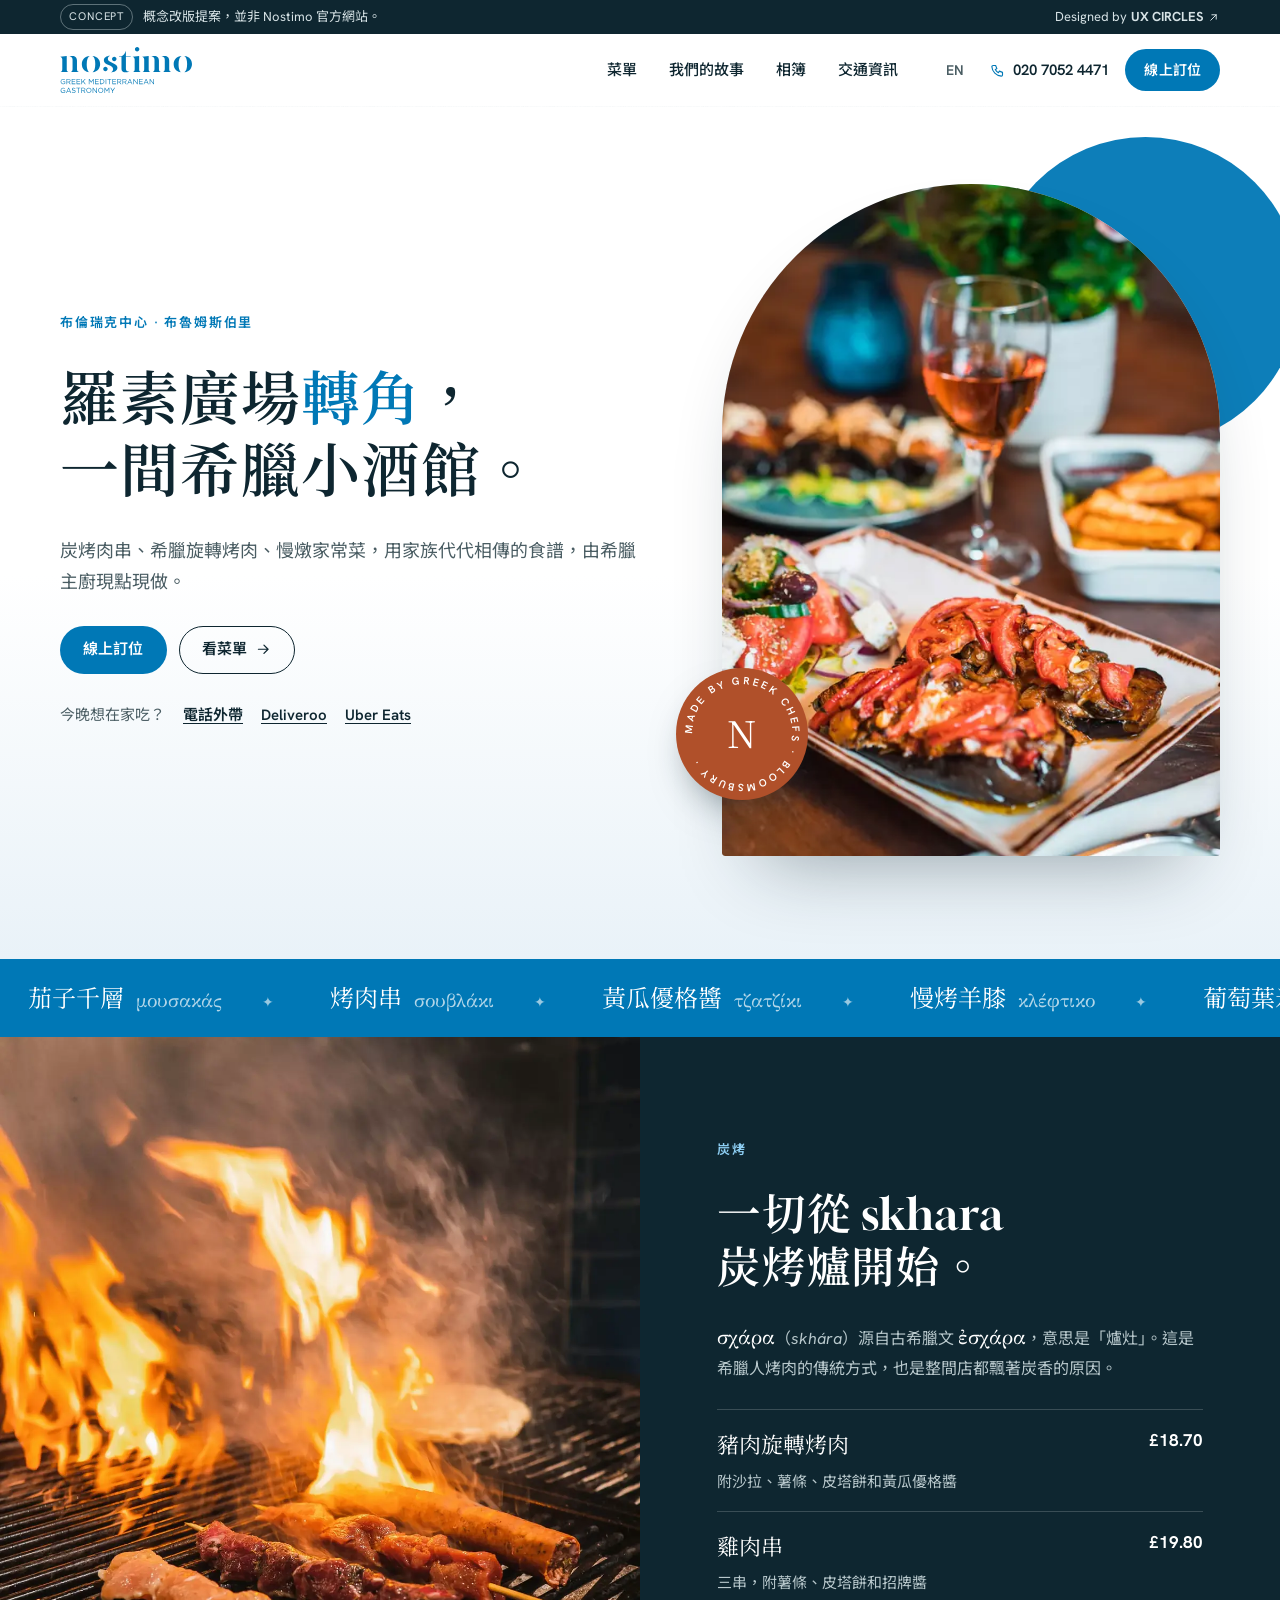
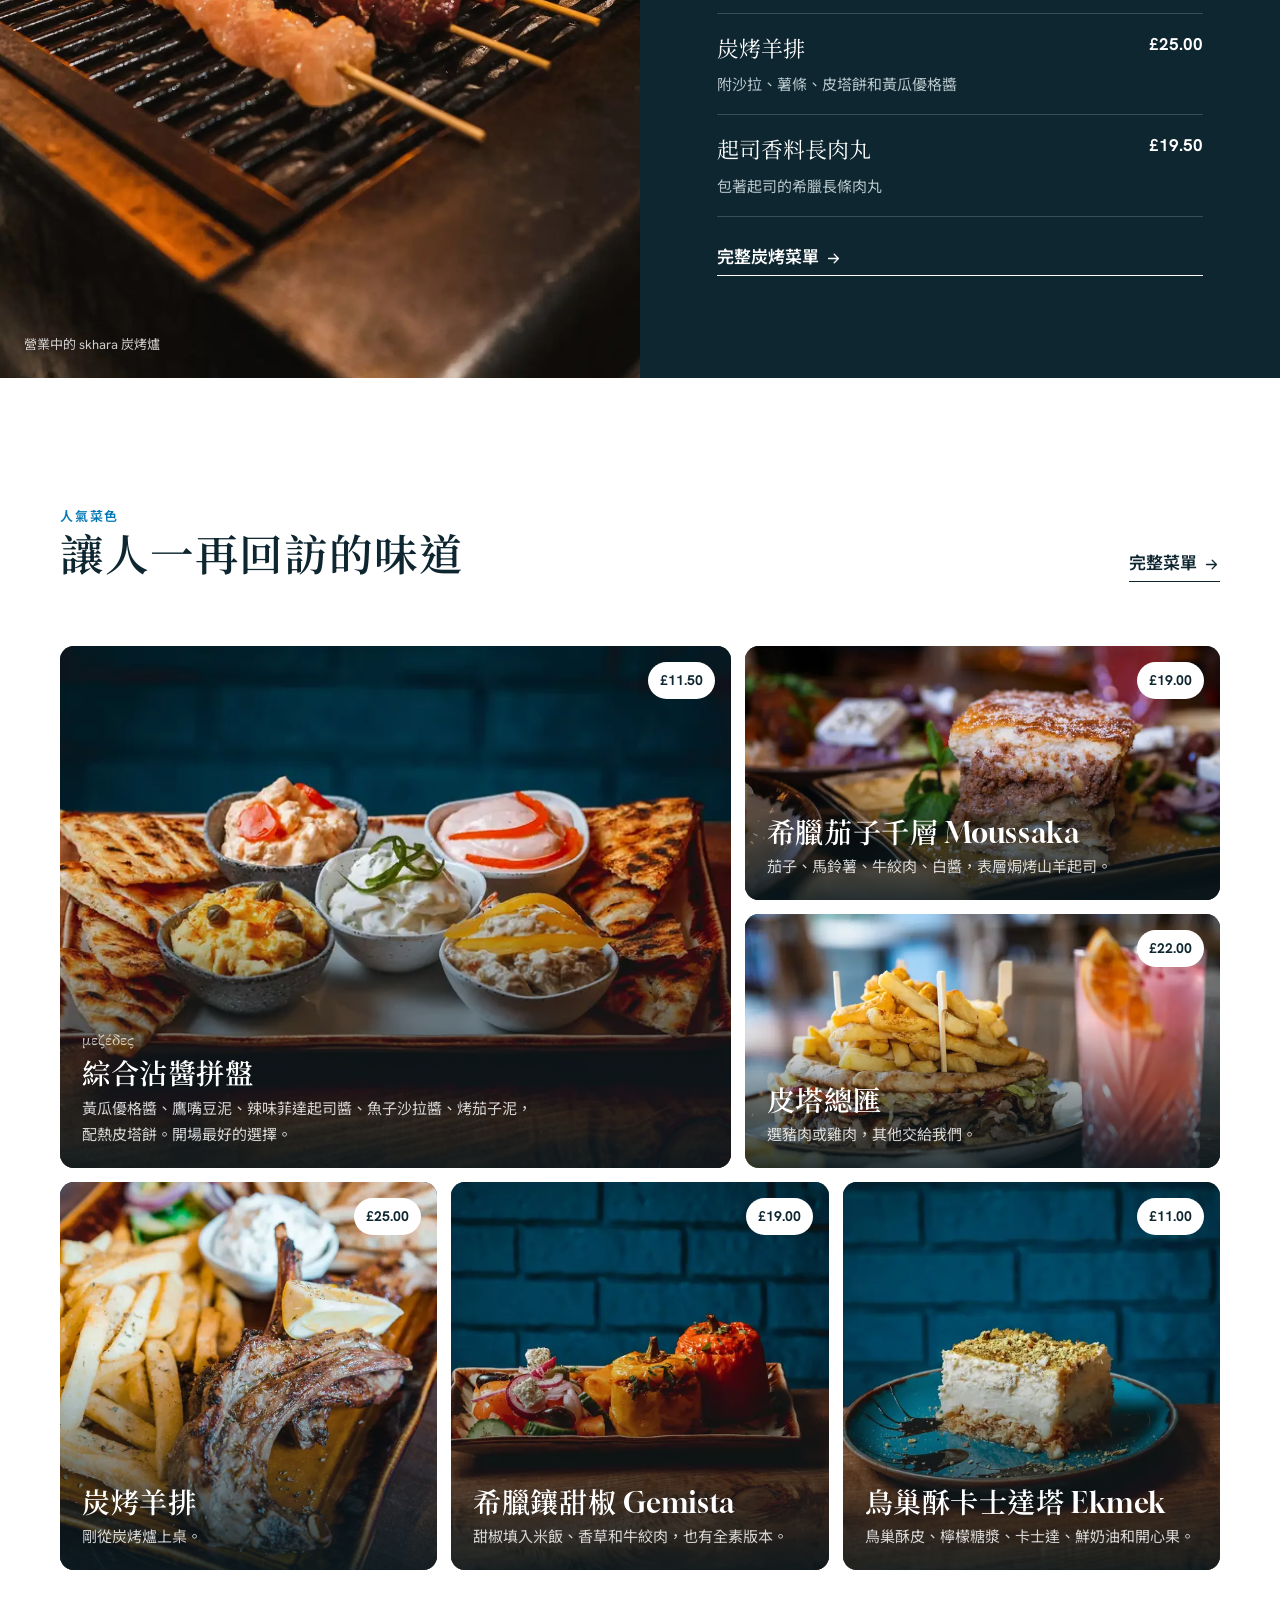
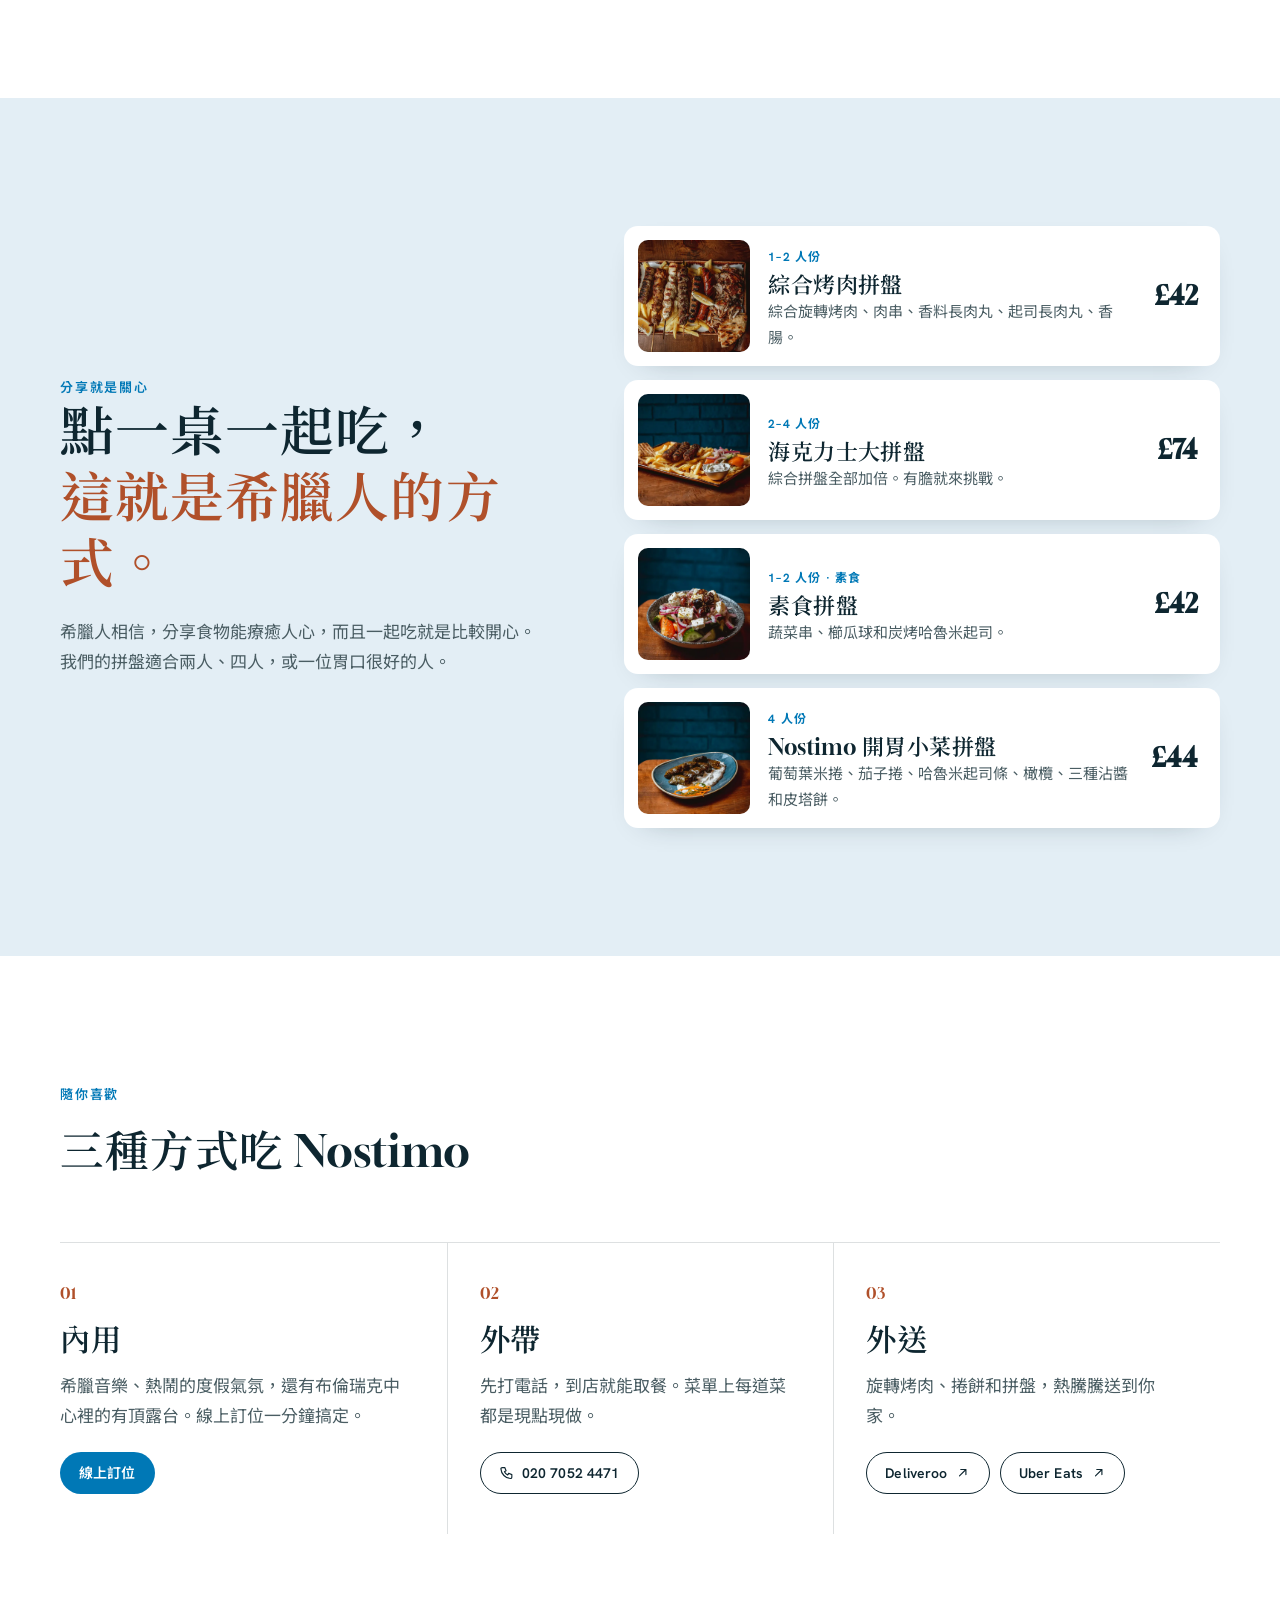
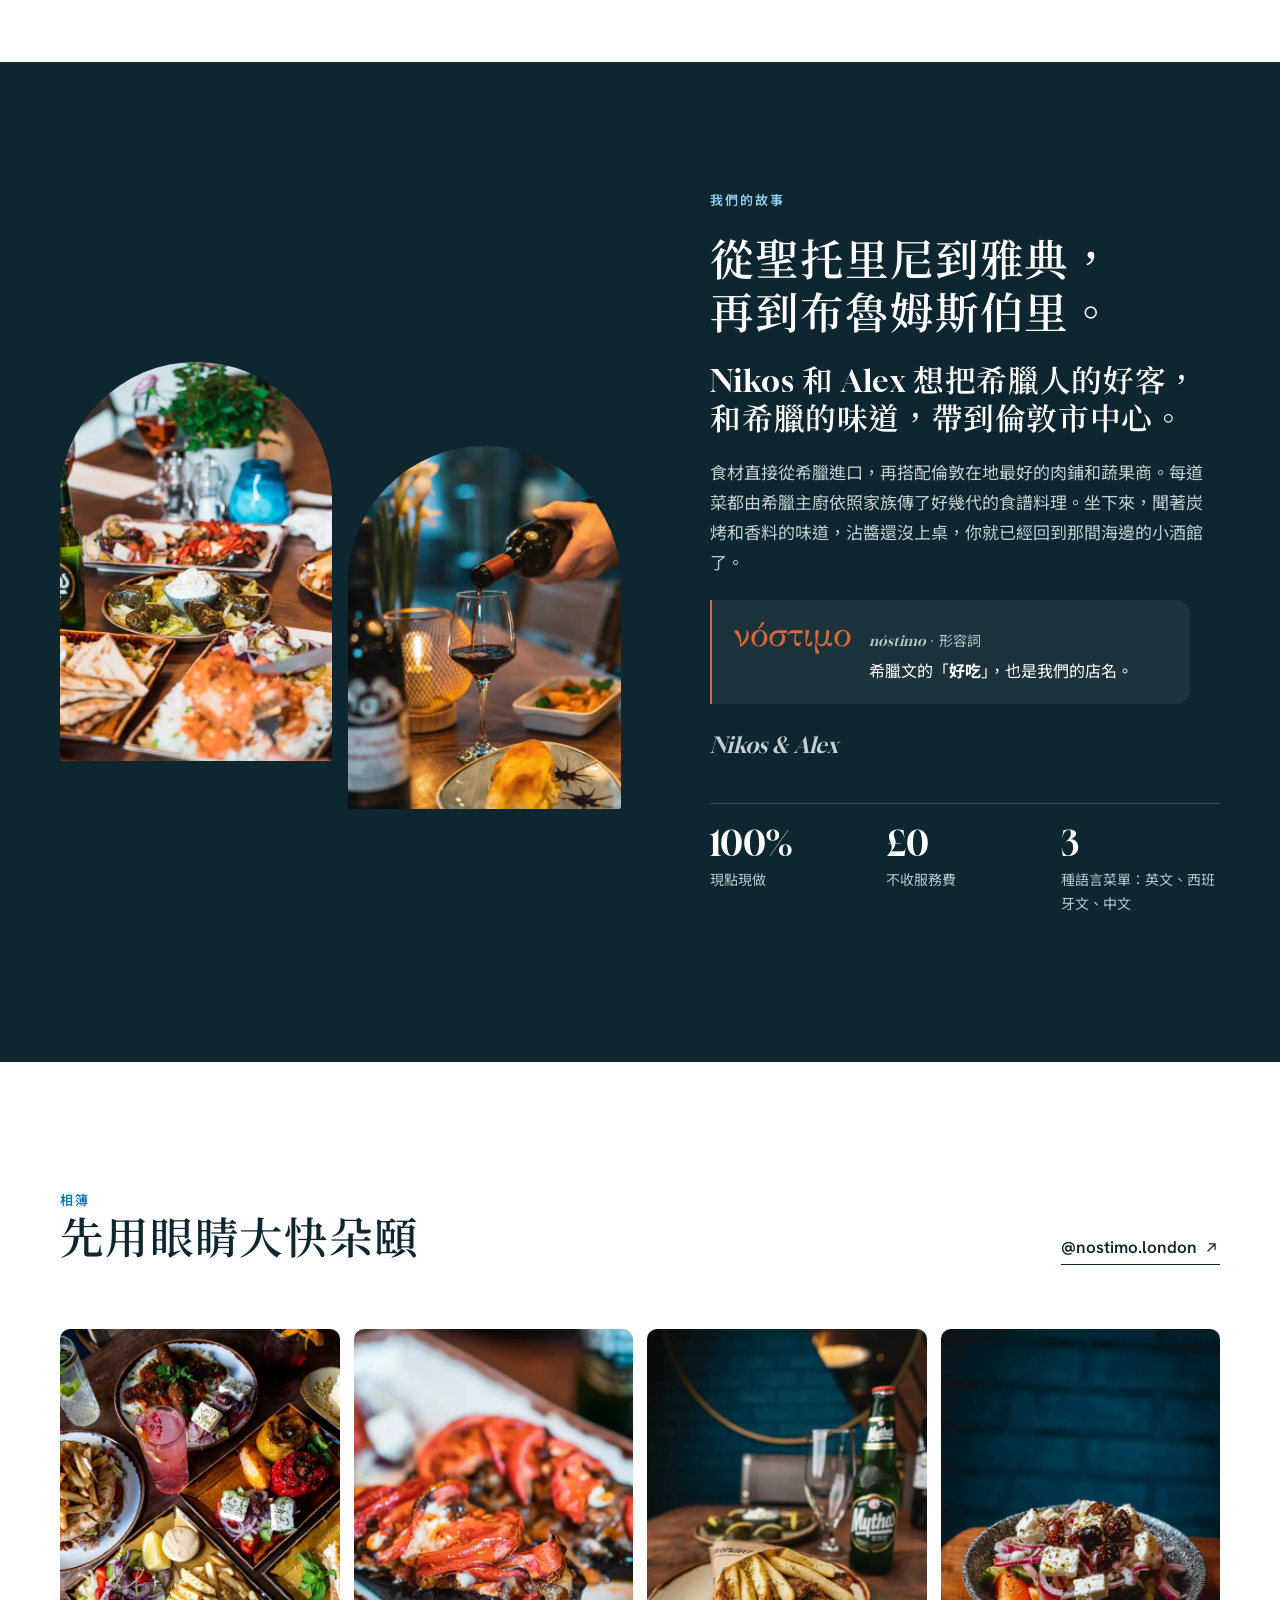
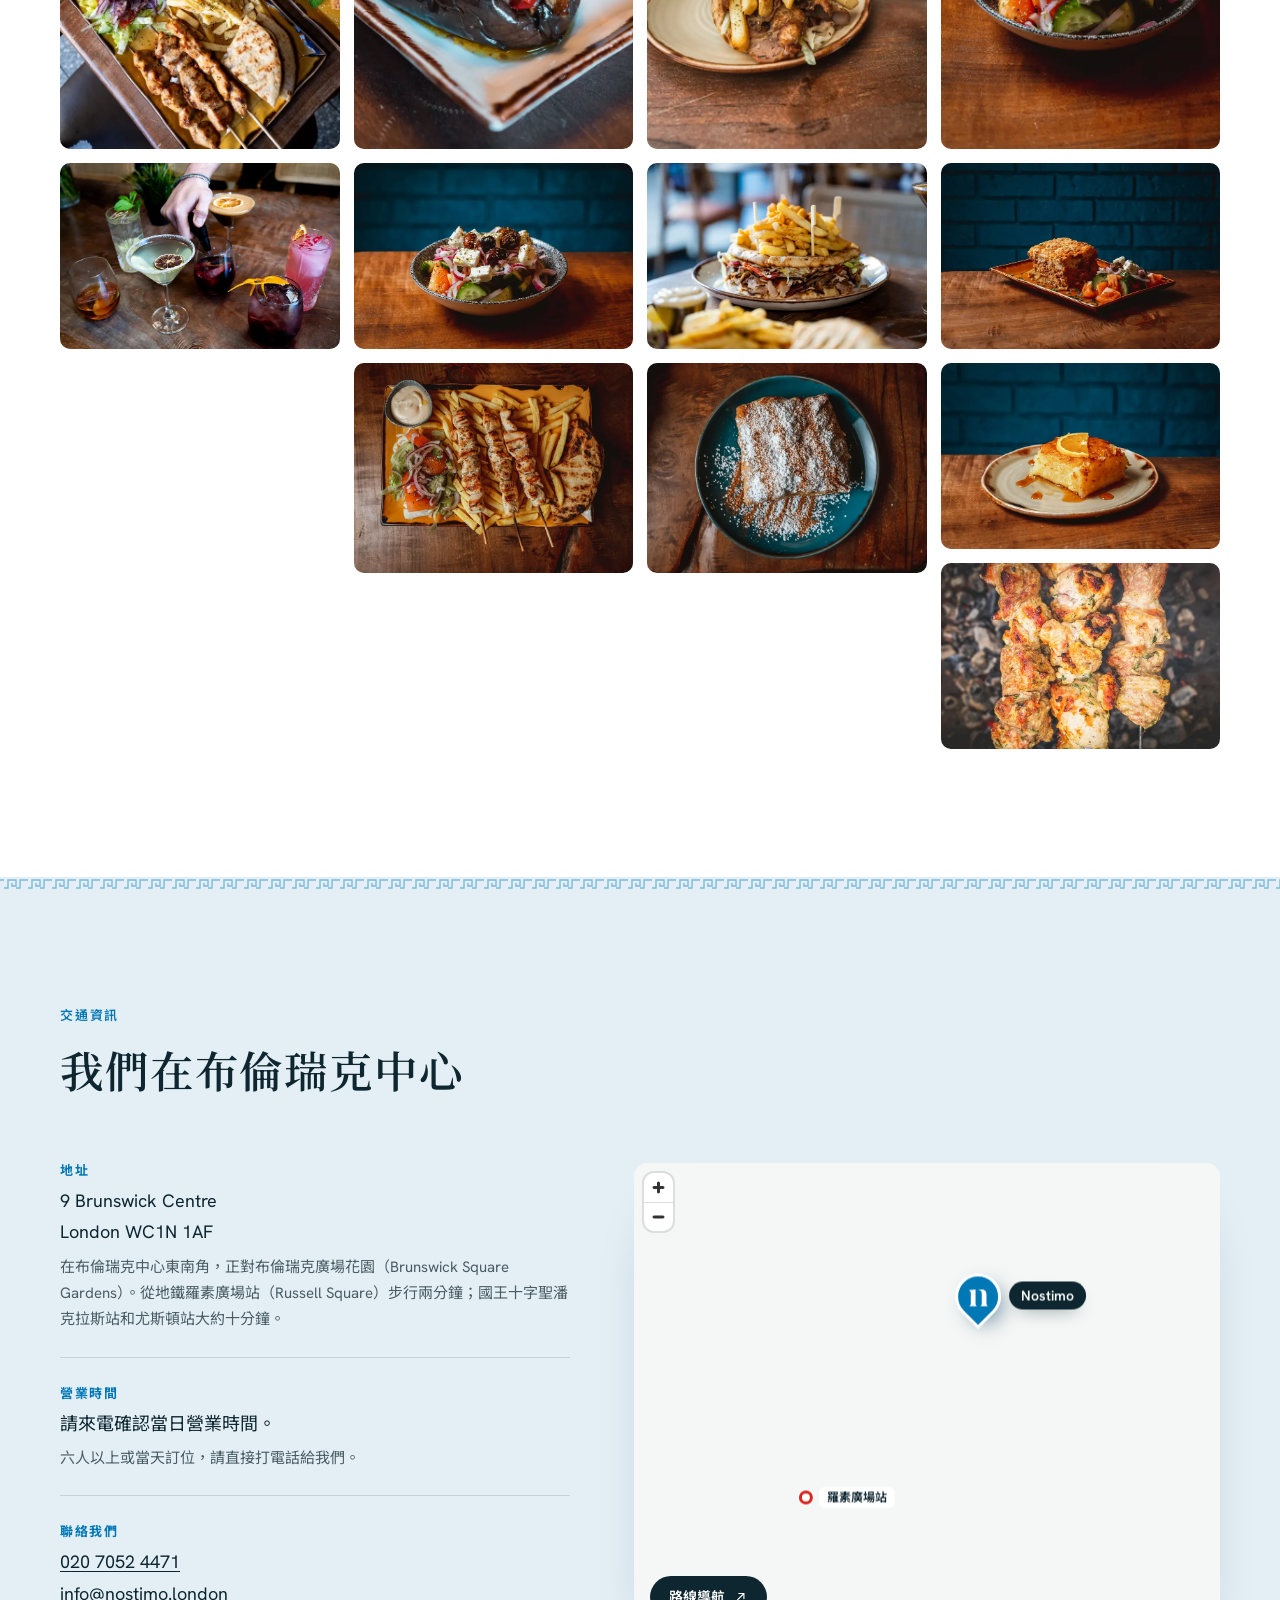
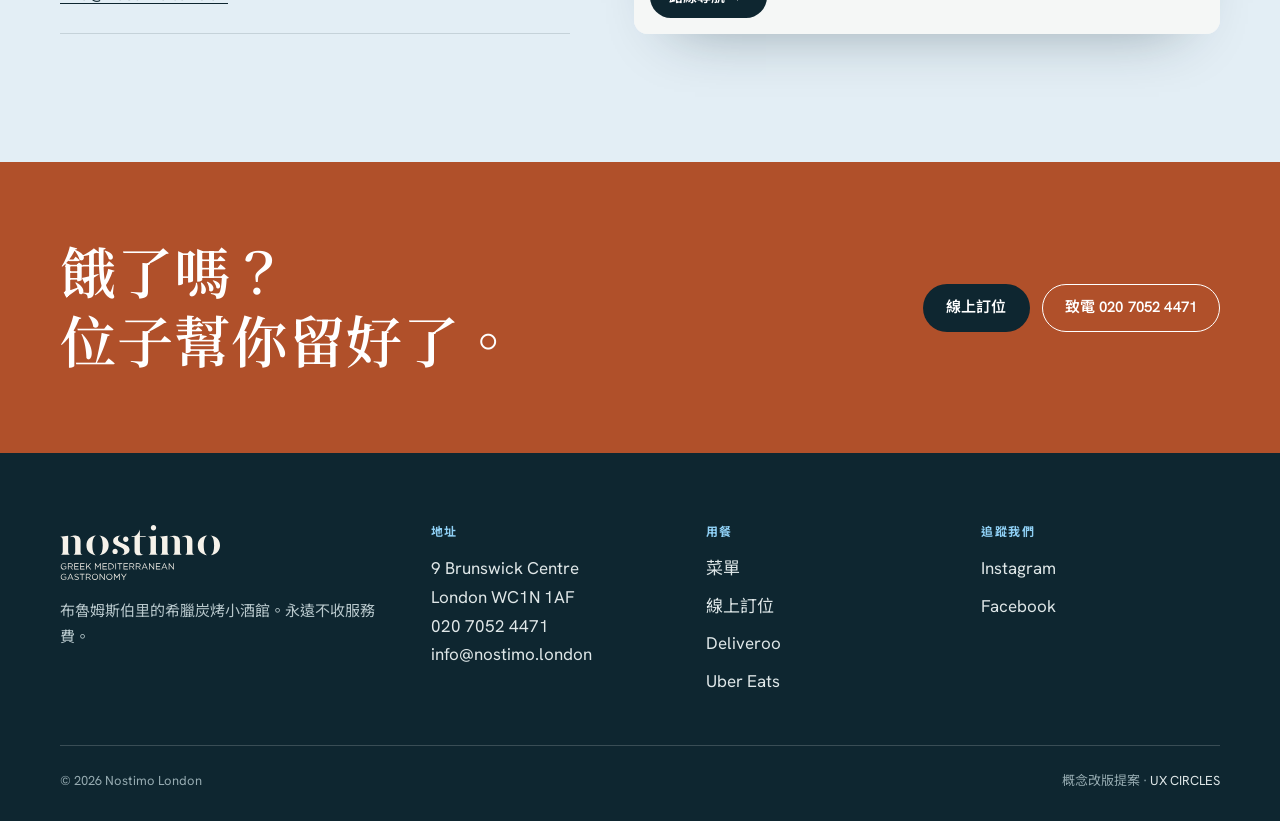
==== commit f0d67f85: "Remove the short rule before section eyebrows Co-Authored-By: Claude Opus 5.5 <noreply@anthropic.com" ====
--- a/zh/index.html
+++ b/zh/index.html
@@ -28,7 +28,7 @@
   <link rel="preconnect" href="https://fonts.gstatic.com" crossorigin>
   <link href="https://fonts.googleapis.com/css2?family=Gloock&family=GFS+Didot&family=Hanken+Grotesk:wght@400;500;600;700&family=Noto+Sans+TC:wght@400;500;700&family=Noto+Serif+TC:wght@600&display=swap" rel="stylesheet">
   <link rel="preload" as="image" href="../assets/img/table-rose-600.webp" imagesrcset="../assets/img/table-rose-600.webp 600w, ../assets/img/table-rose-1200.webp 1200w" imagesizes="(max-width: 860px) 86vw, 500px" fetchpriority="high">
-  <link rel="stylesheet" href="../styles.css?v=6">
+  <link rel="stylesheet" href="../styles.css?v=7">
 
   <script type="application/ld+json">
   {
--- a/styles.css
+++ b/styles.css
@@ -174,8 +174,7 @@
 /* ---------- Section scaffolding ---------- */
 section { position: relative; }
 .section { padding-block: clamp(72px, 10vw, 136px); }
-.eyebrow { display: inline-flex; align-items: center; gap: 10px; font-size: .8125rem; font-weight: 600; letter-spacing: .14em; text-transform: uppercase; color: var(--sea); }
-.eyebrow::before { content: ""; width: 26px; height: 1.5px; background: currentColor; }
+.eyebrow { display: block; font-size: .8125rem; font-weight: 600; letter-spacing: .14em; text-transform: uppercase; color: var(--sea); }
 .on-dark .eyebrow { color: #8fd0f5; }
 .title-xl { font-size: clamp(2.5rem, 5.4vw, 4.75rem); }
 .title-l { font-size: clamp(2.2rem, 4.6vw, 3.9rem); }
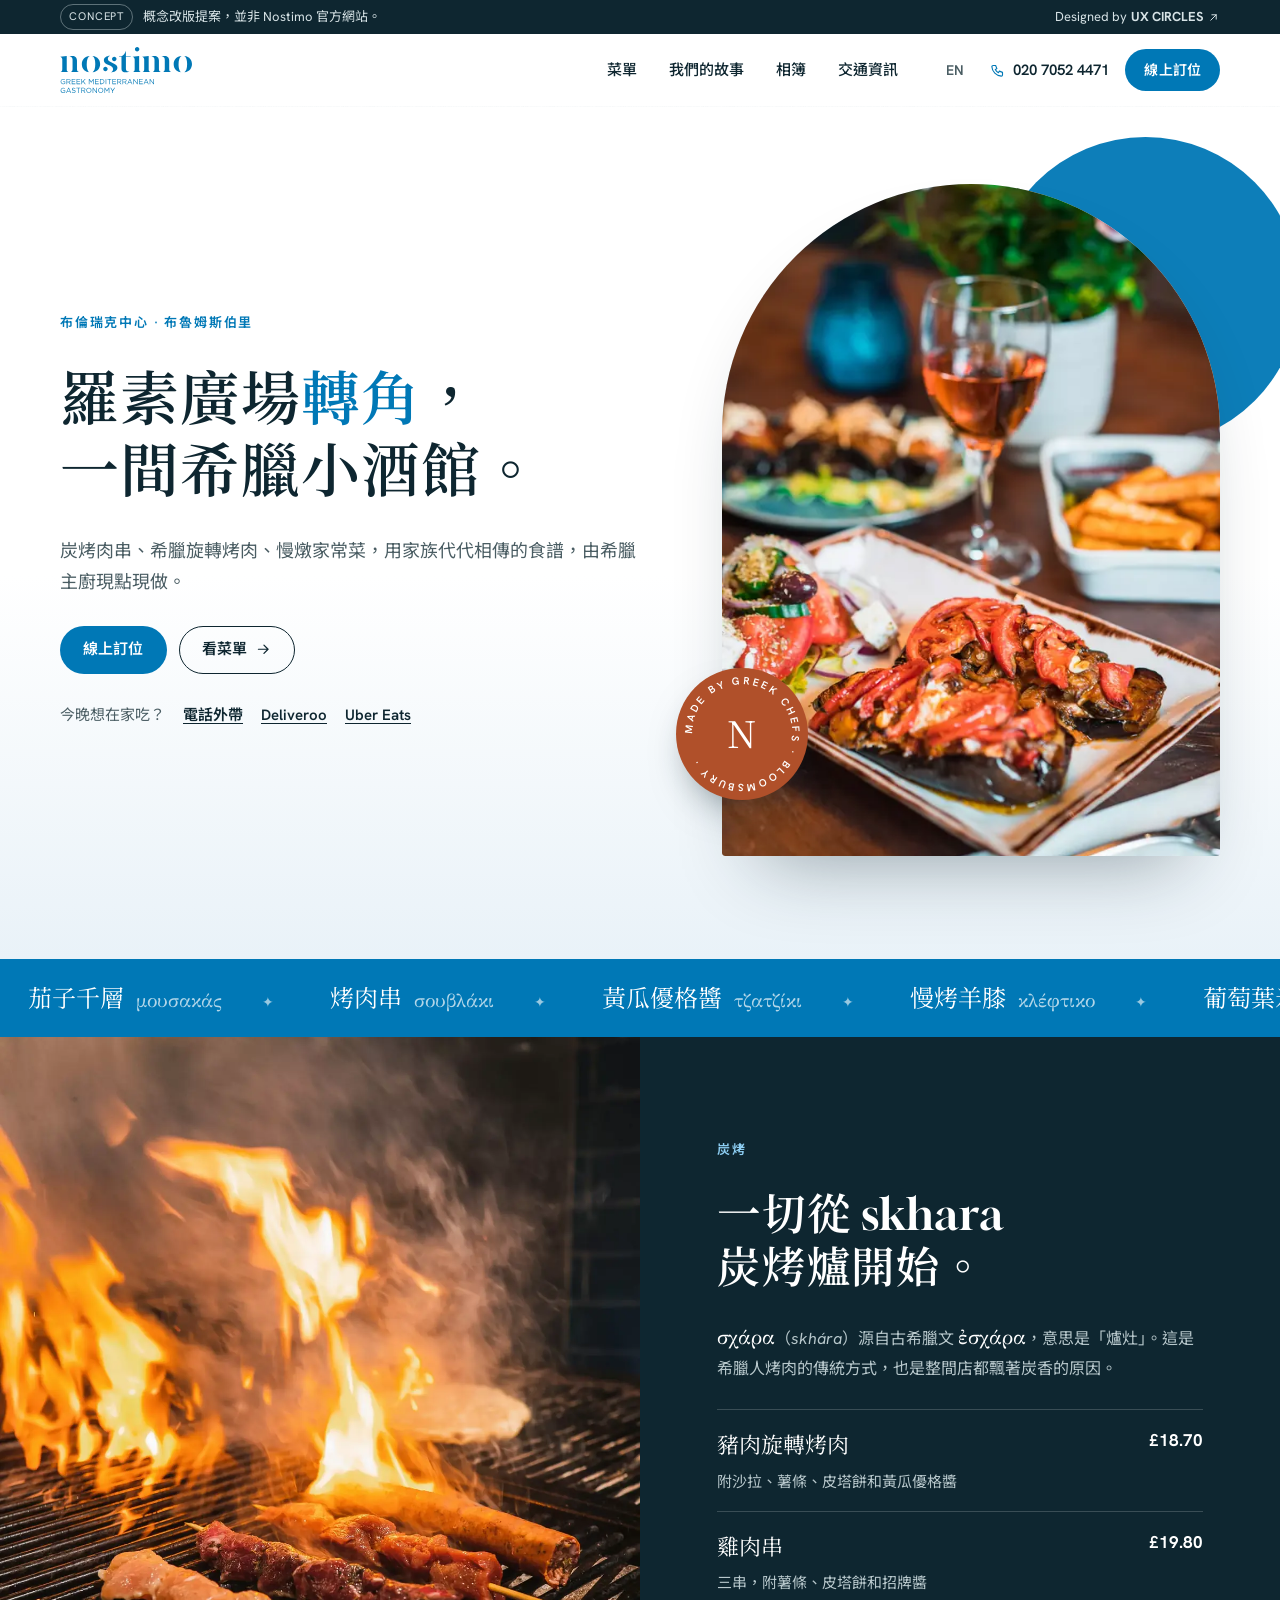
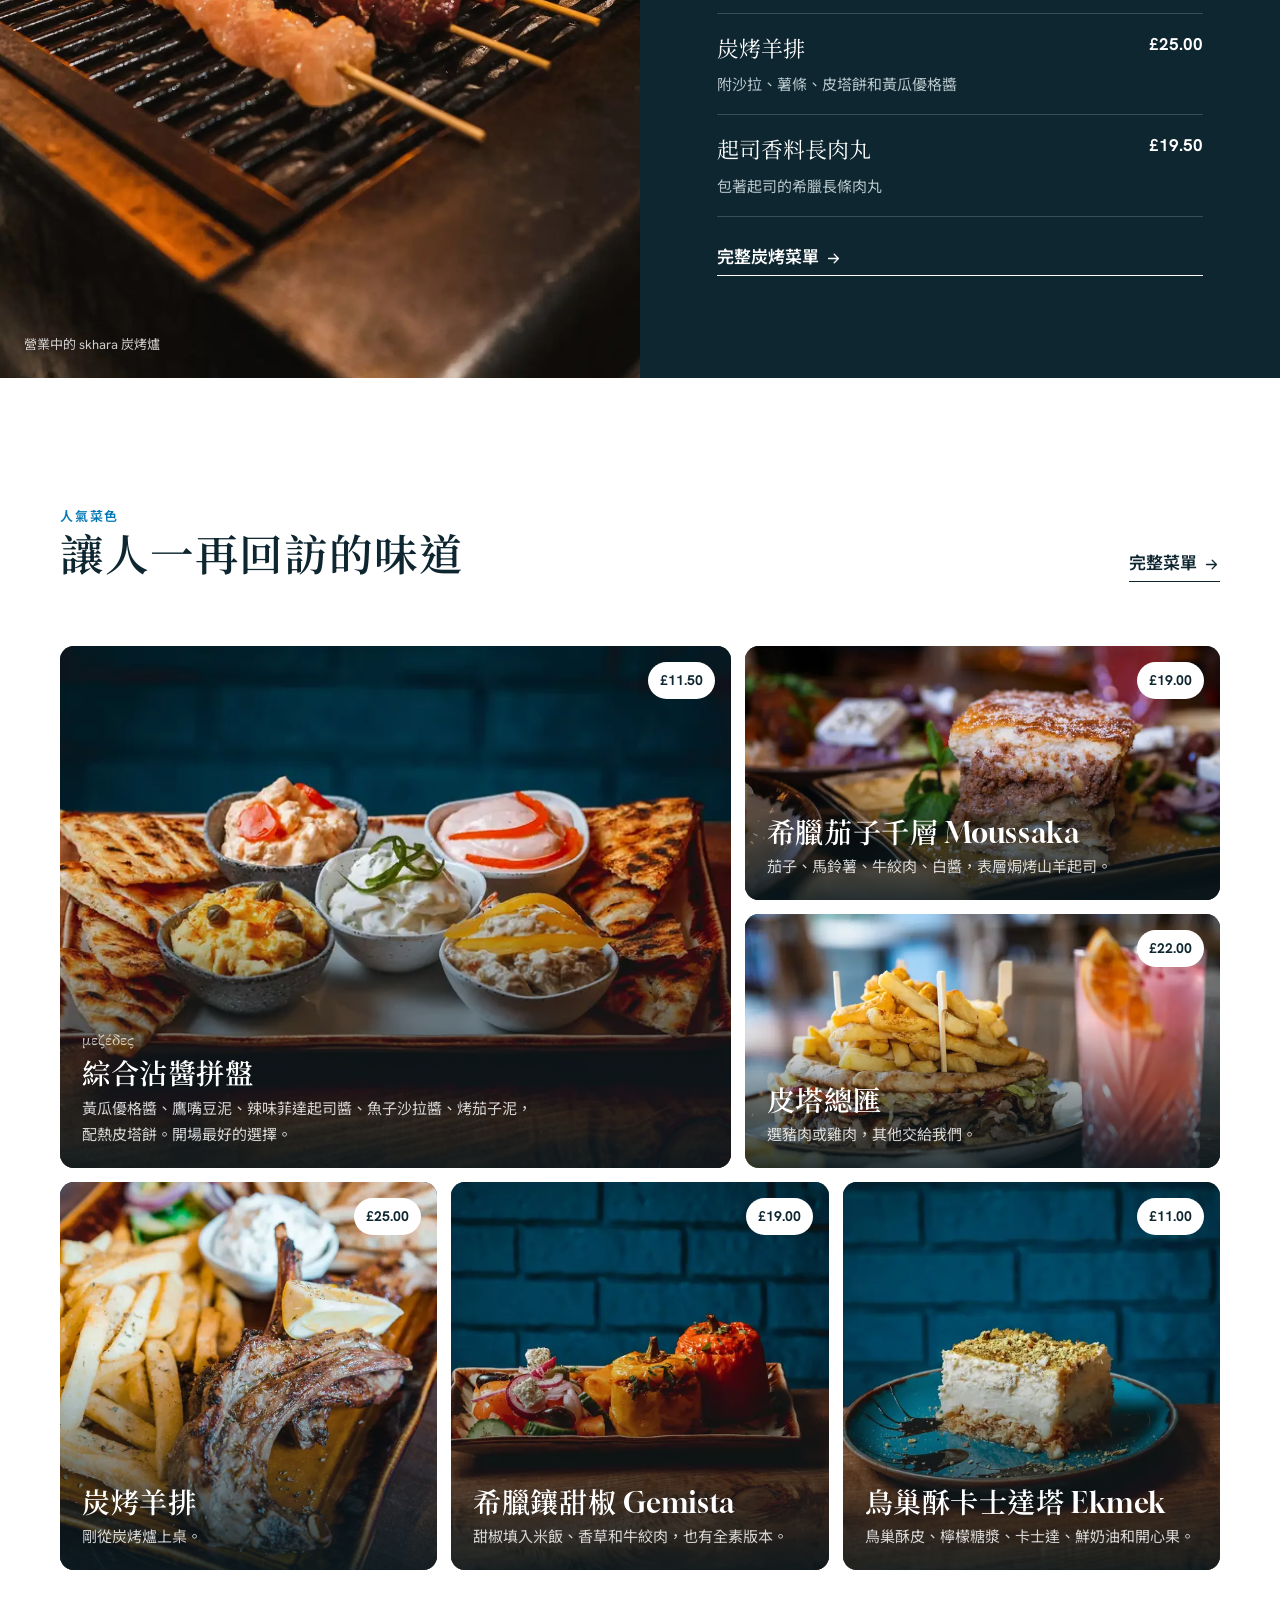
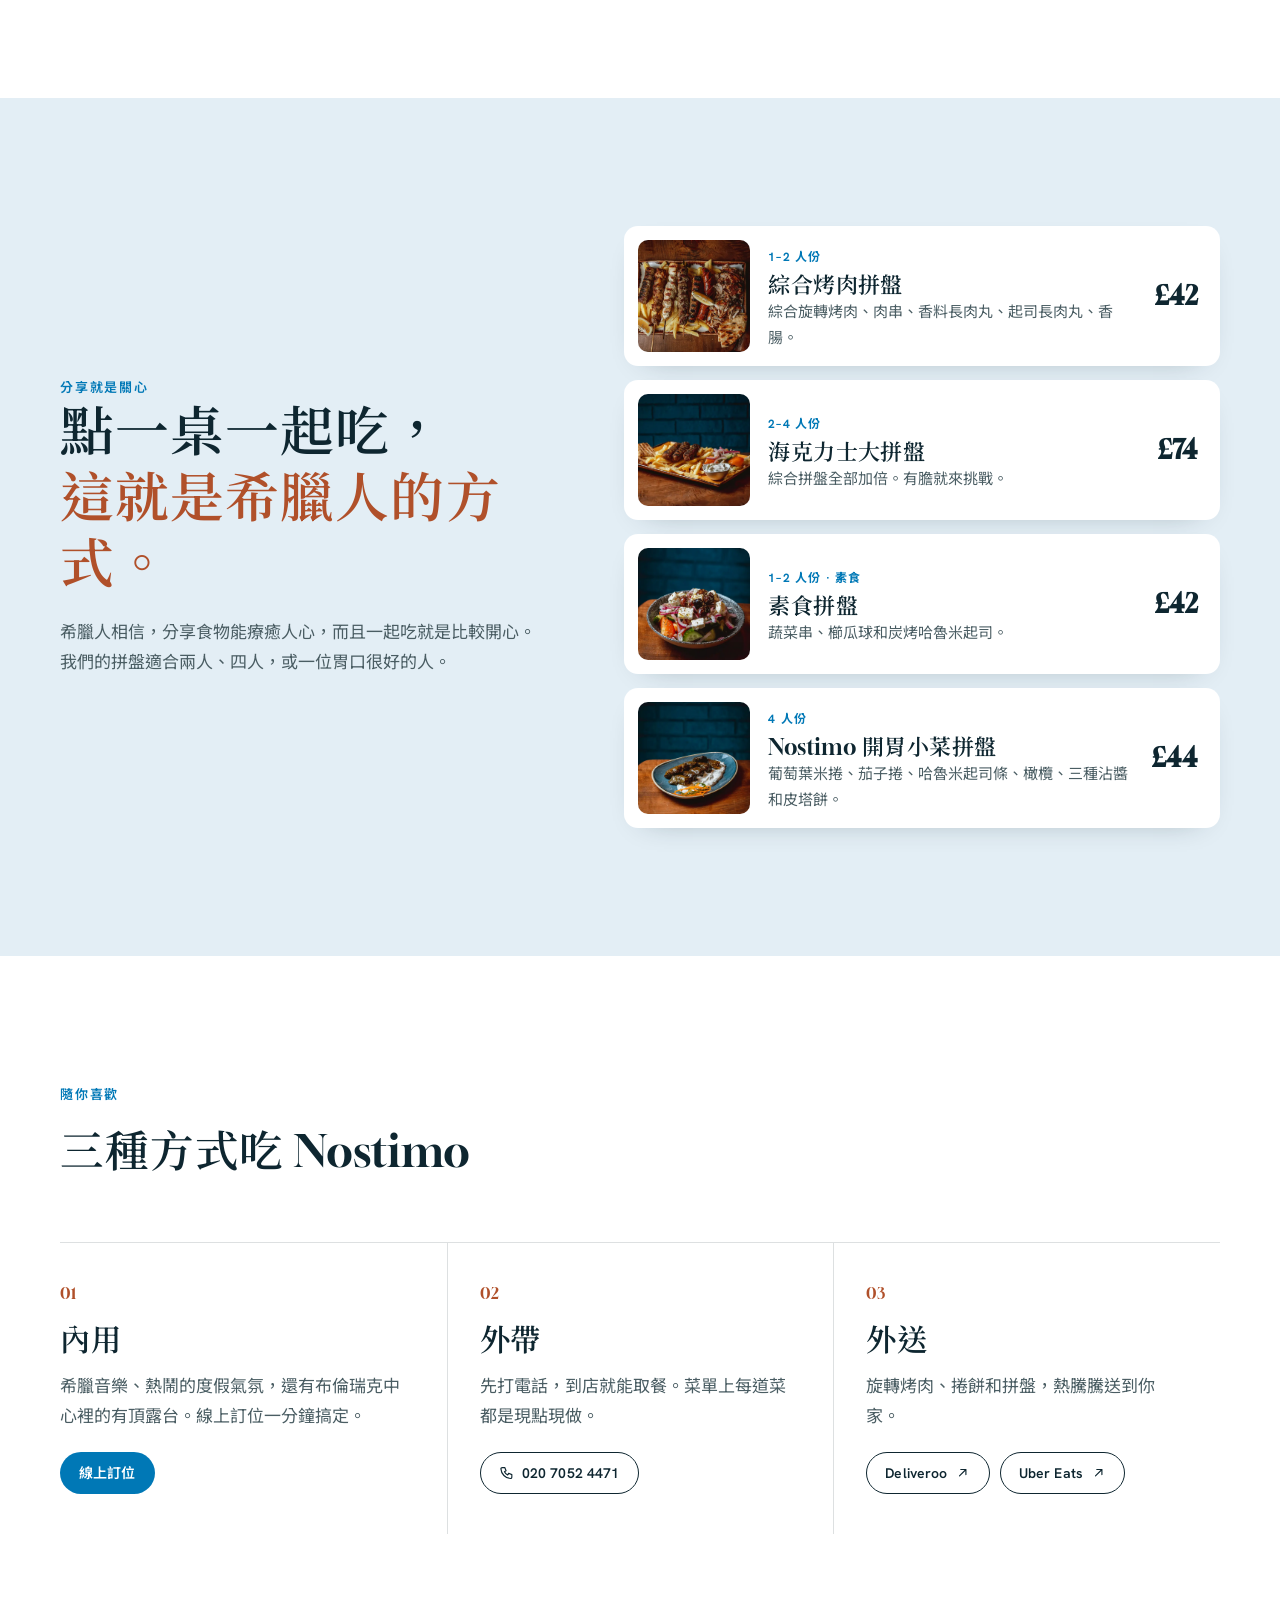
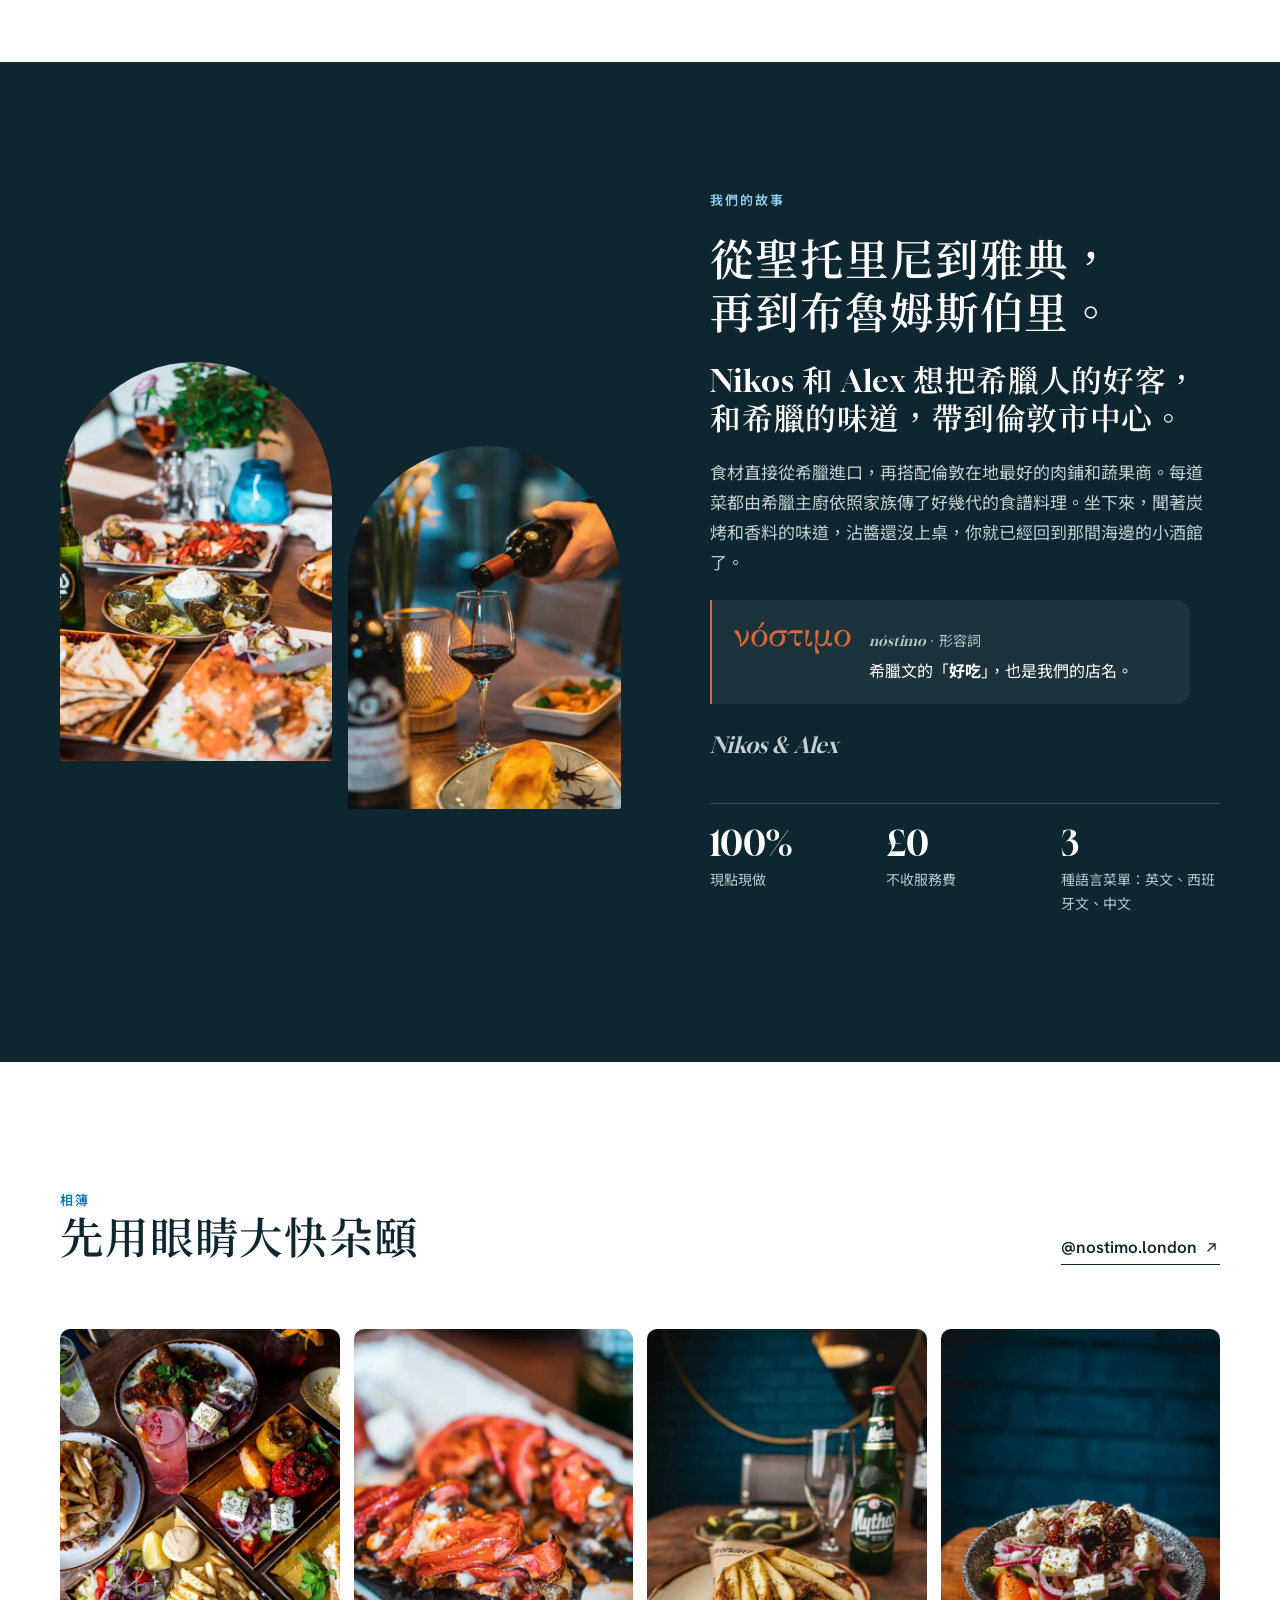
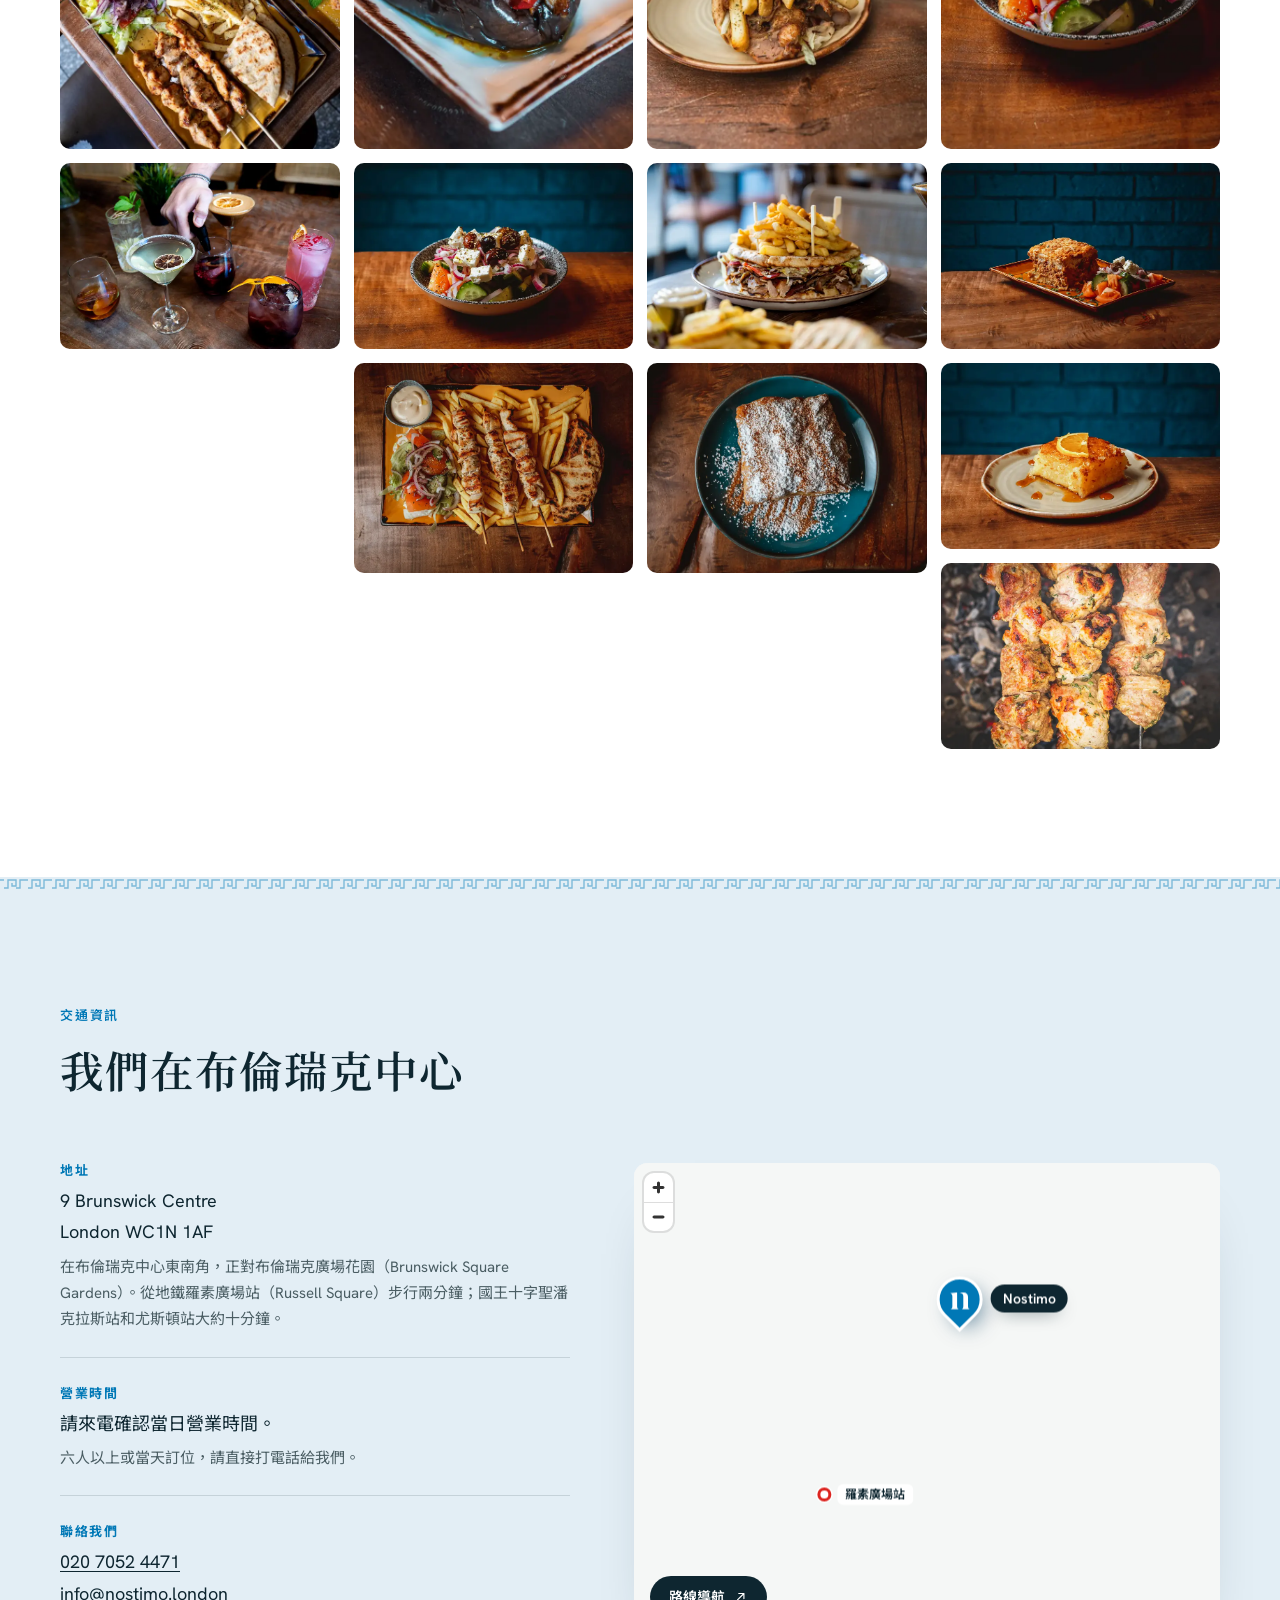
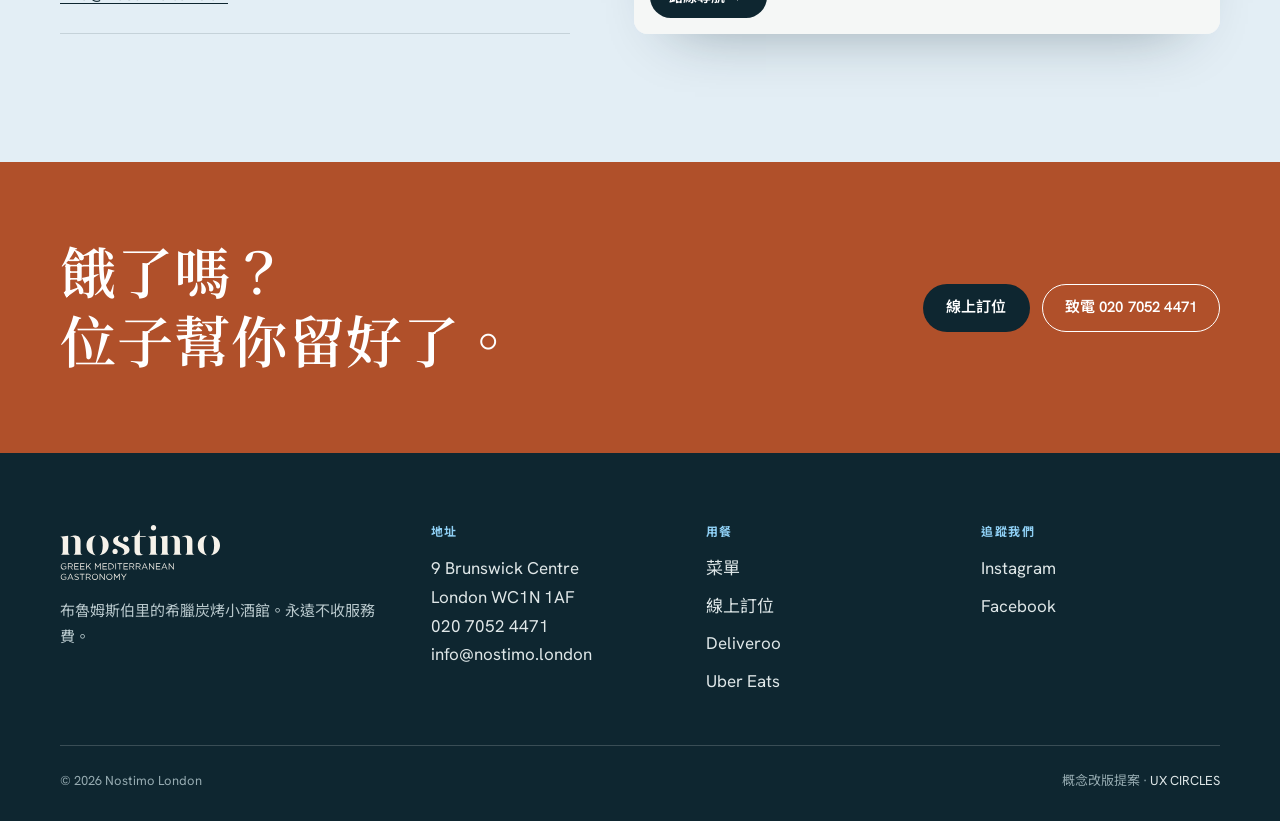
==== commit 7f51d3b2: "Use the Google Maps coordinates and listed business name Pin and JSON-LD now use the coordinates fro" ====
--- a/zh/index.html
+++ b/zh/index.html
@@ -14,7 +14,7 @@
   <link rel="apple-touch-icon" href="../apple-touch-icon.png">
 
   <meta property="og:type" content="restaurant">
-  <meta property="og:site_name" content="Nostimo London">
+  <meta property="og:site_name" content="Nostimo Mediterranean Gastronomy">
   <meta property="og:title" content="Nostimo · 倫敦的希臘炭烤小酒館">
   <meta property="og:description" content="炭烤肉串、旋轉烤肉、開胃小菜和慢燉希臘家常菜，就在倫敦 WC1 布倫瑞克中心。">
   <meta property="og:url" content="https://uxcircles.github.io/nostimo/zh/">
@@ -35,7 +35,7 @@
     "@context": "https://schema.org",
     "@type": "Restaurant",
     "name": "Nostimo",
-    "alternateName": "Nostimo London",
+    "alternateName": ["Nostimo Mediterranean Gastronomy", "Nostimo London"],
     "servesCuisine": ["Greek", "Mediterranean"],
     "address": {
       "@type": "PostalAddress",
@@ -44,7 +44,7 @@
       "postalCode": "WC1N 1AF",
       "addressCountry": "GB"
     },
-    "geo": { "@type": "GeoCoordinates", "latitude": 51.5240, "longitude": -0.1229 },
+    "geo": { "@type": "GeoCoordinates", "latitude": 51.52397, "longitude": -0.12320 },
     "telephone": "+442070524471",
     "email": "info@nostimo.london",
     "url": "https://uxcircles.github.io/nostimo/zh/",
@@ -371,7 +371,7 @@
           </div>
           <div class="map">
             <!-- MapLibre 放在 ../assets/vendor，地圖（assets/map.js）快捲到畫面上才載入 -->
-            <div class="map-canvas" data-map data-lib="../assets/vendor/maplibre/" data-src="../assets/map.js" data-lat="51.5240" data-lng="-0.1229" data-station="羅素廣場站" data-station-lat="51.5231" data-station-lng="-0.1243" role="img" aria-label="地圖：Nostimo 位於布倫瑞克中心，距離羅素廣場站步行兩分鐘"></div>
+            <div class="map-canvas" data-map data-lib="../assets/vendor/maplibre/" data-src="../assets/map.js" data-lat="51.52397" data-lng="-0.12320" data-station="羅素廣場站" data-station-lat="51.5231" data-station-lng="-0.1243" role="img" aria-label="地圖：Nostimo 位於布倫瑞克中心，距離羅素廣場站步行兩分鐘"></div>
             <a class="btn btn-ink btn-sm map-link" href="https://www.google.com/maps/search/?api=1&amp;query=Nostimo%2C%209%20Brunswick%20Centre%2C%20London%20WC1N%201AF" target="_blank" rel="noopener">路線導航 <svg class="icon" aria-hidden="true"><use href="#i-ext"/></svg></a>
           </div>
         </div>
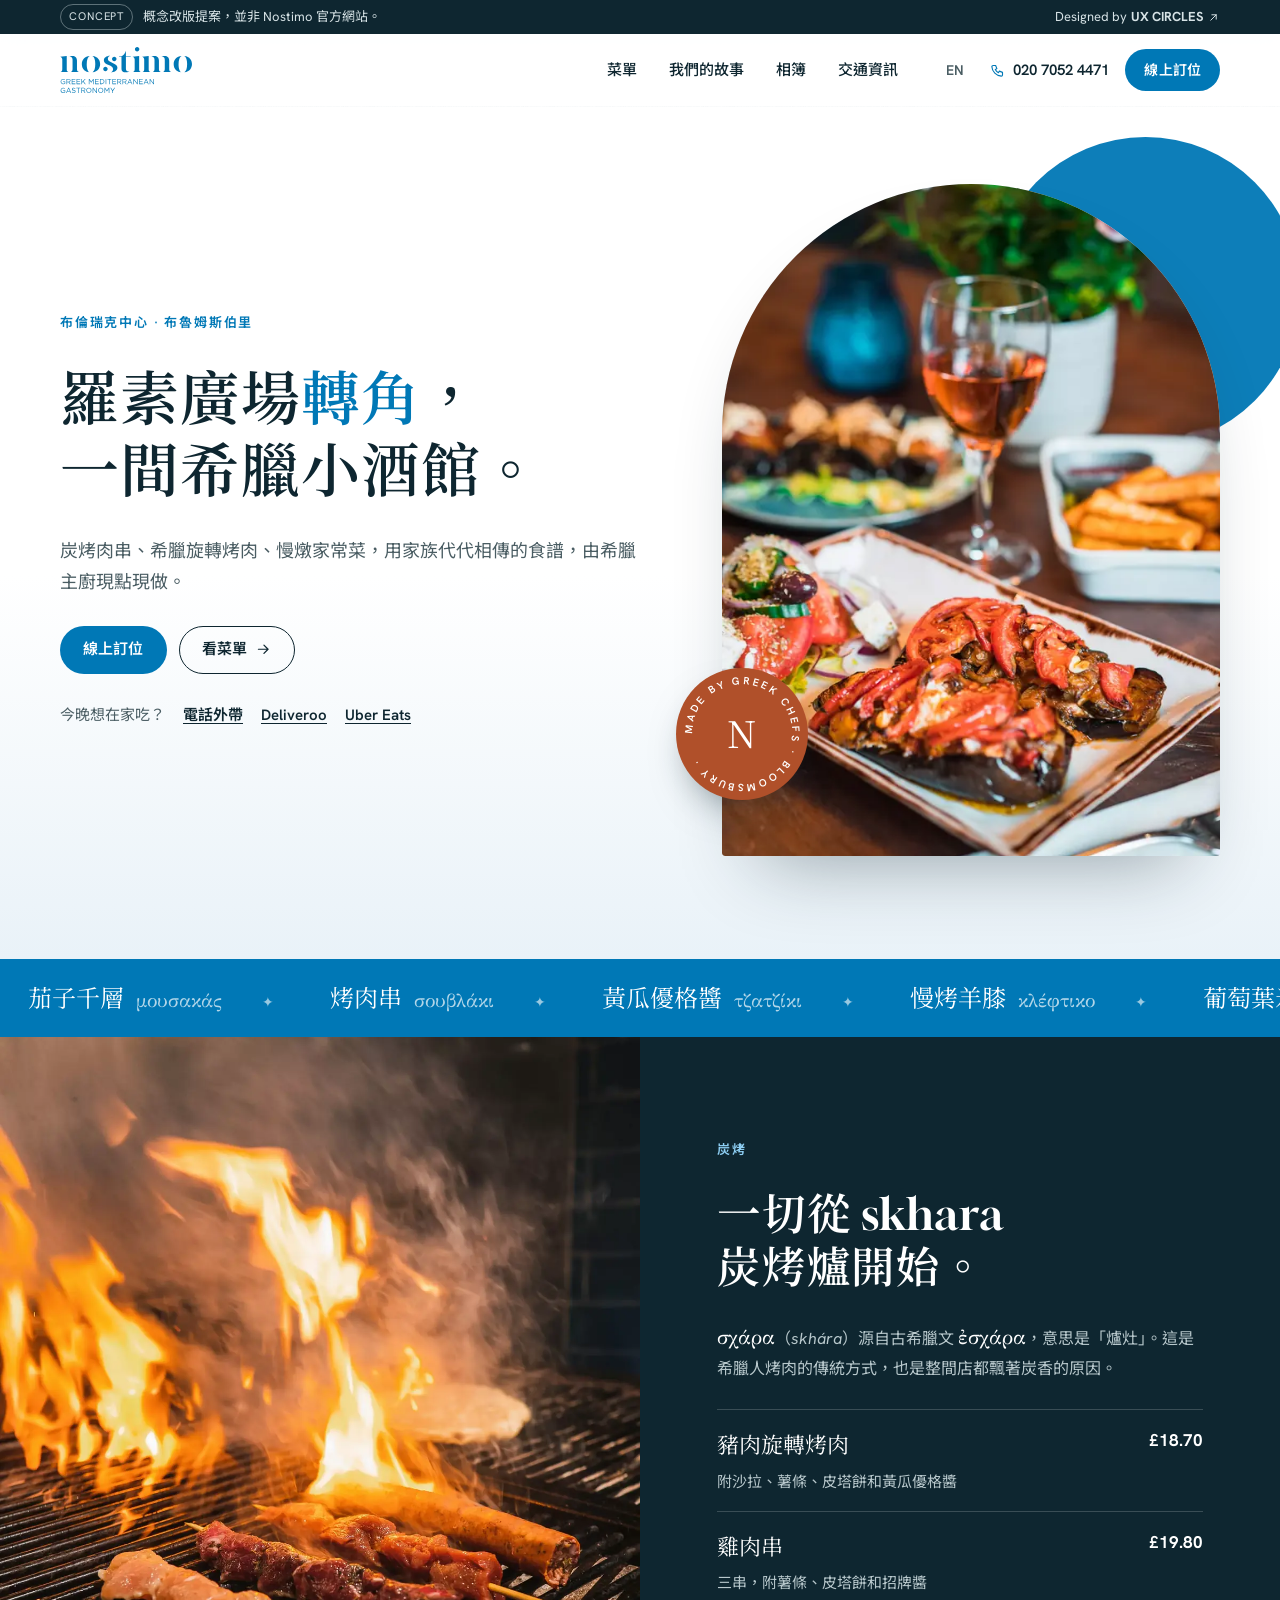
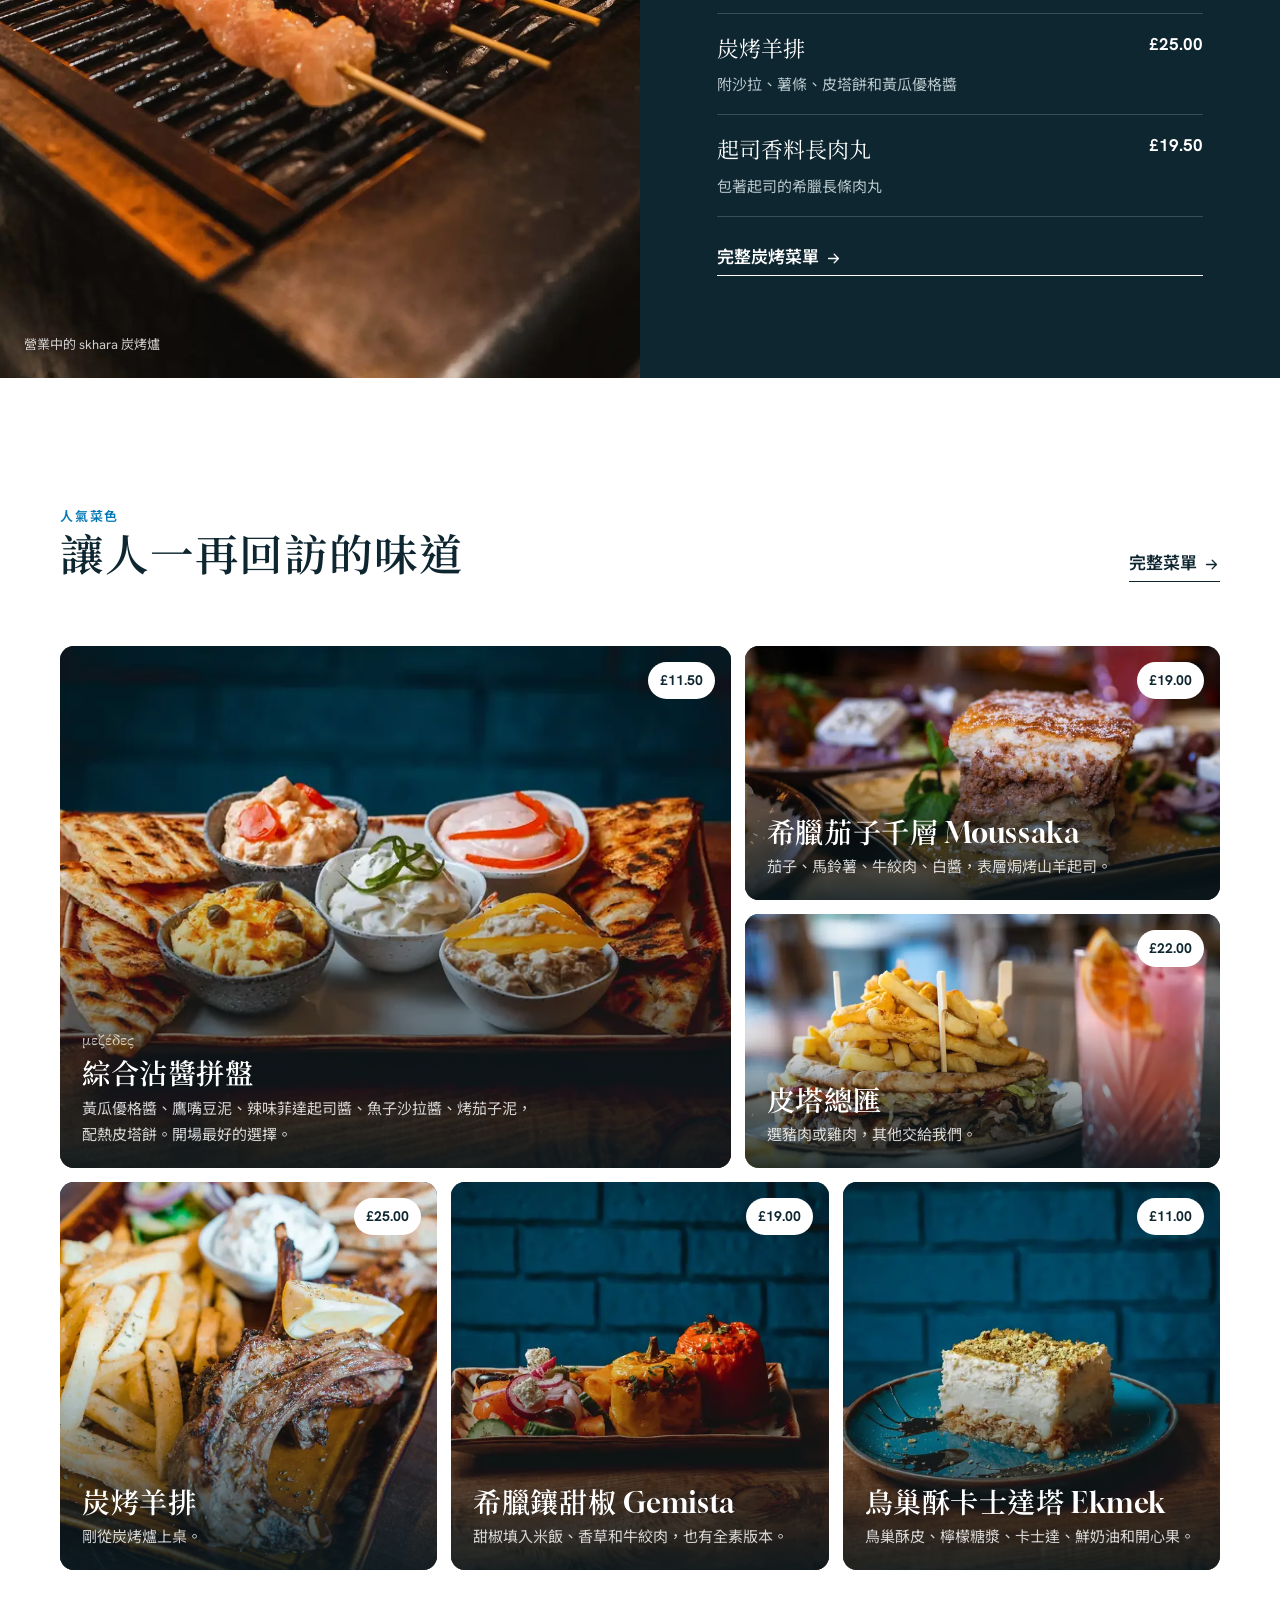
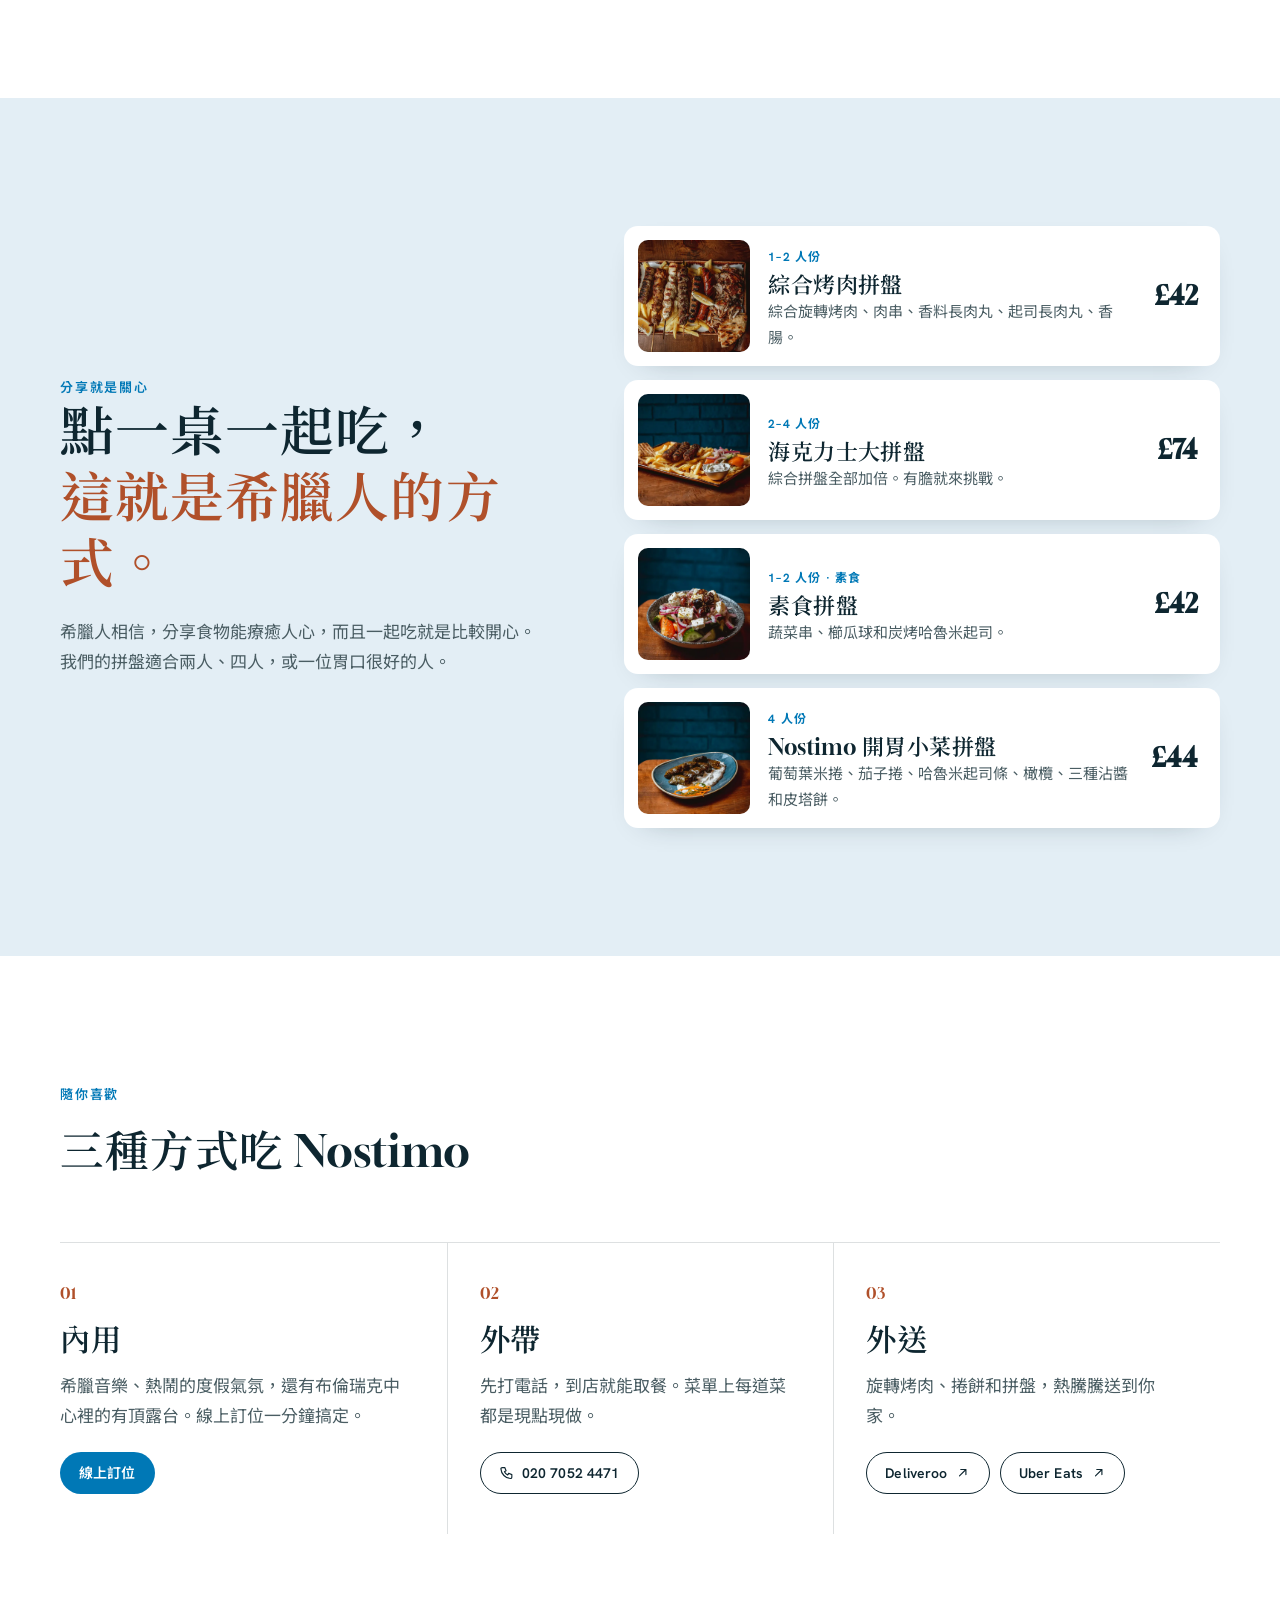
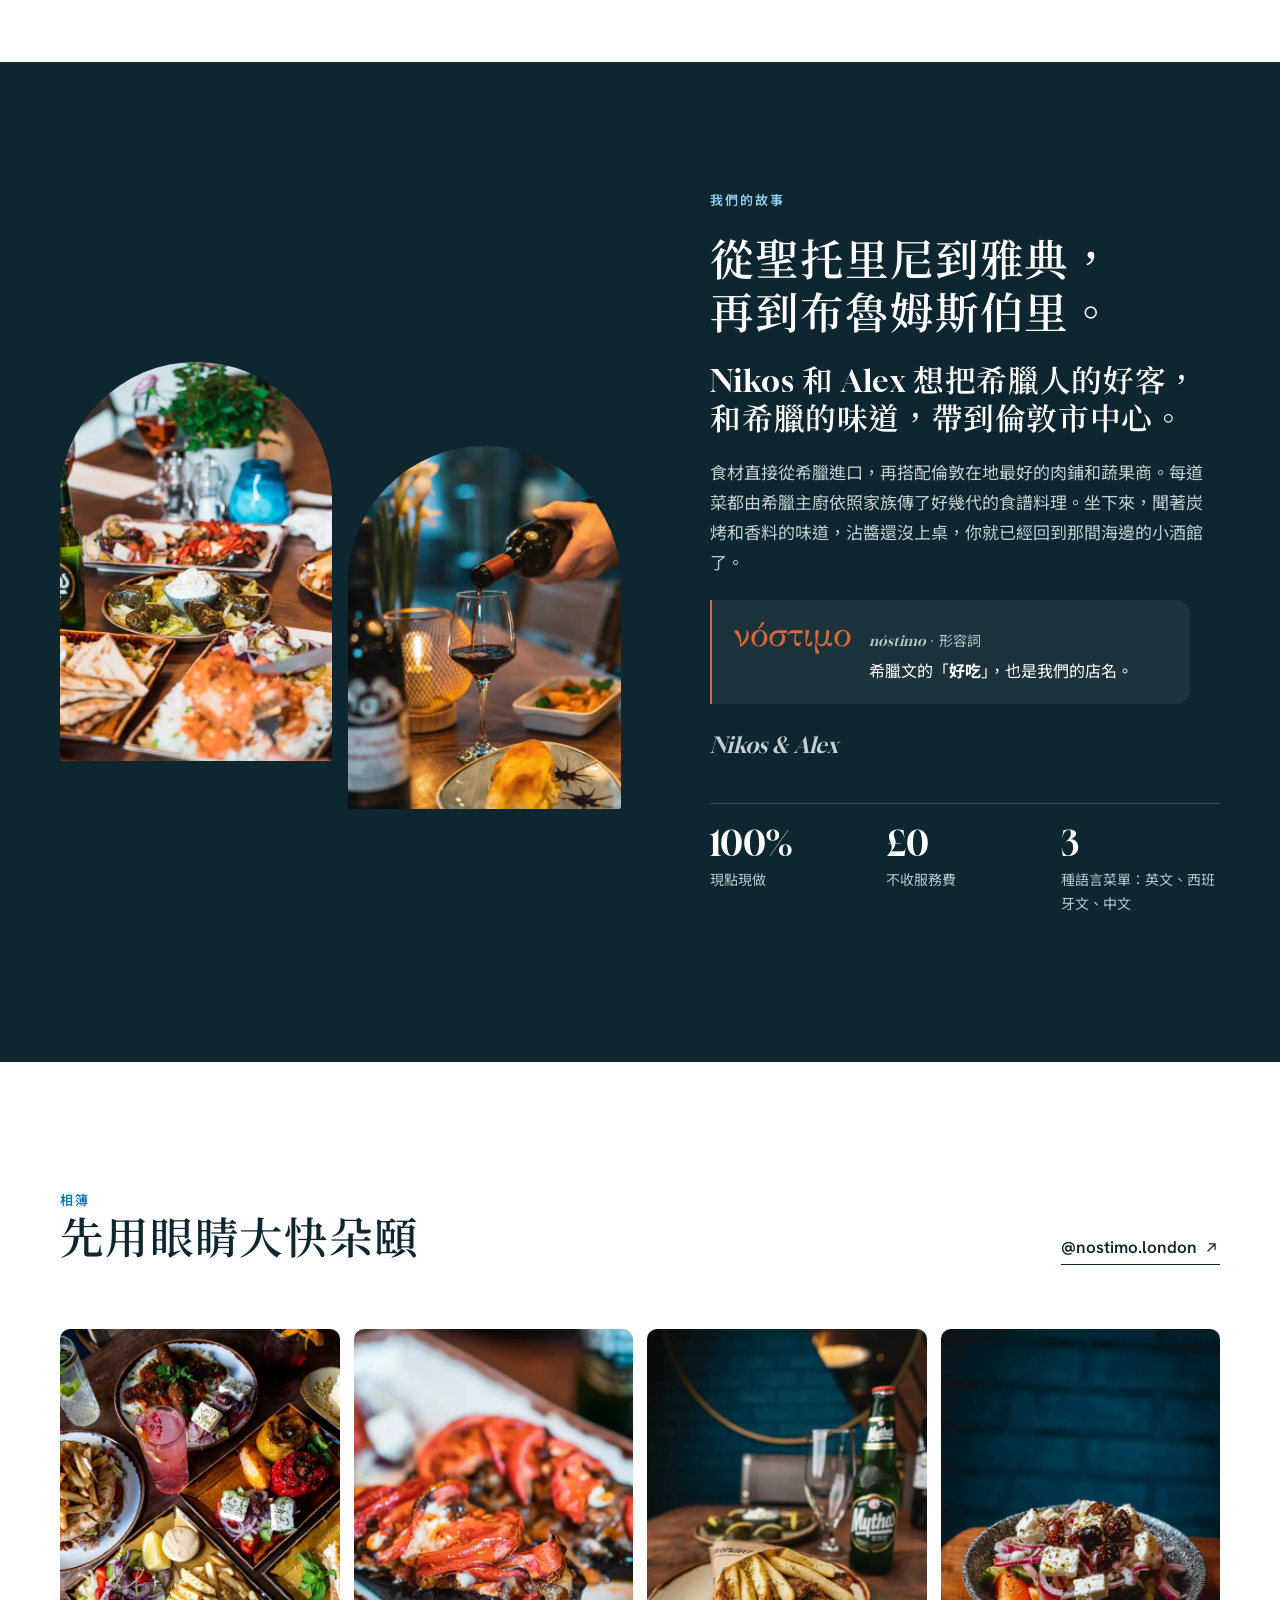
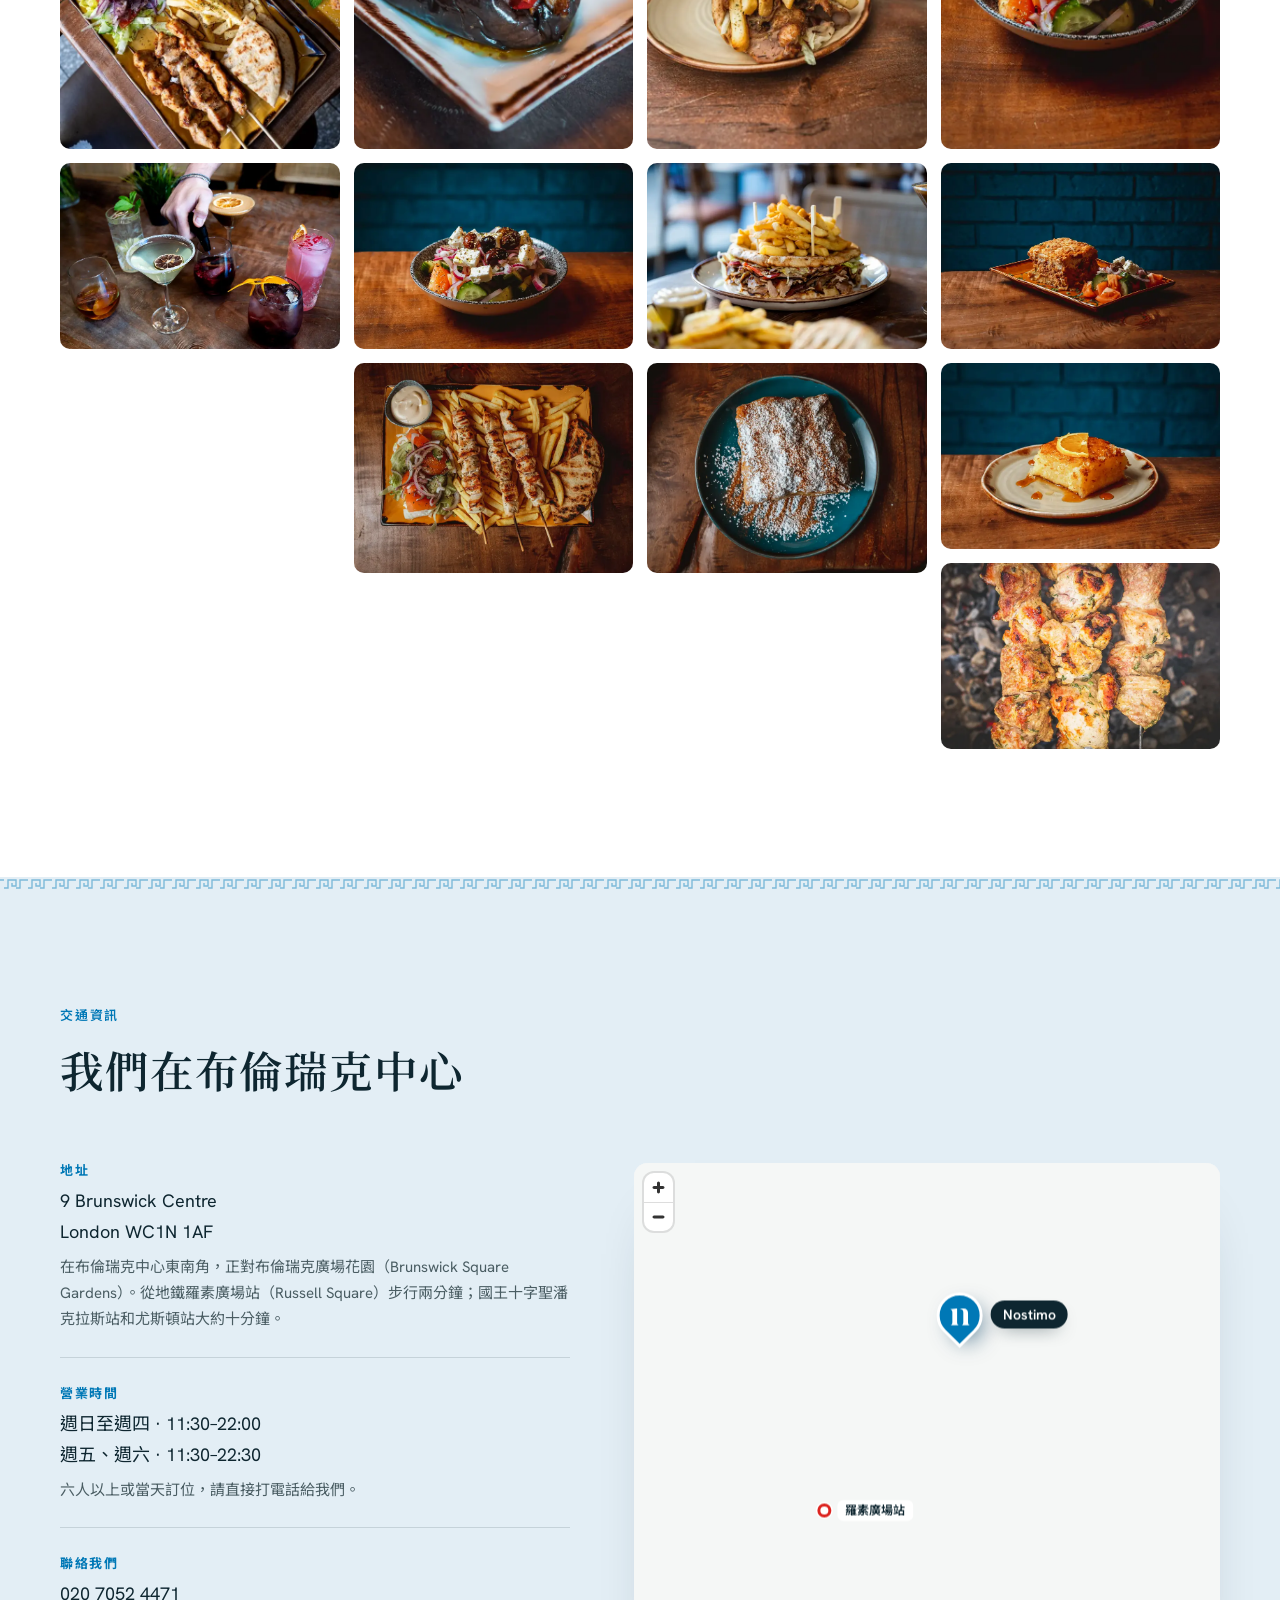
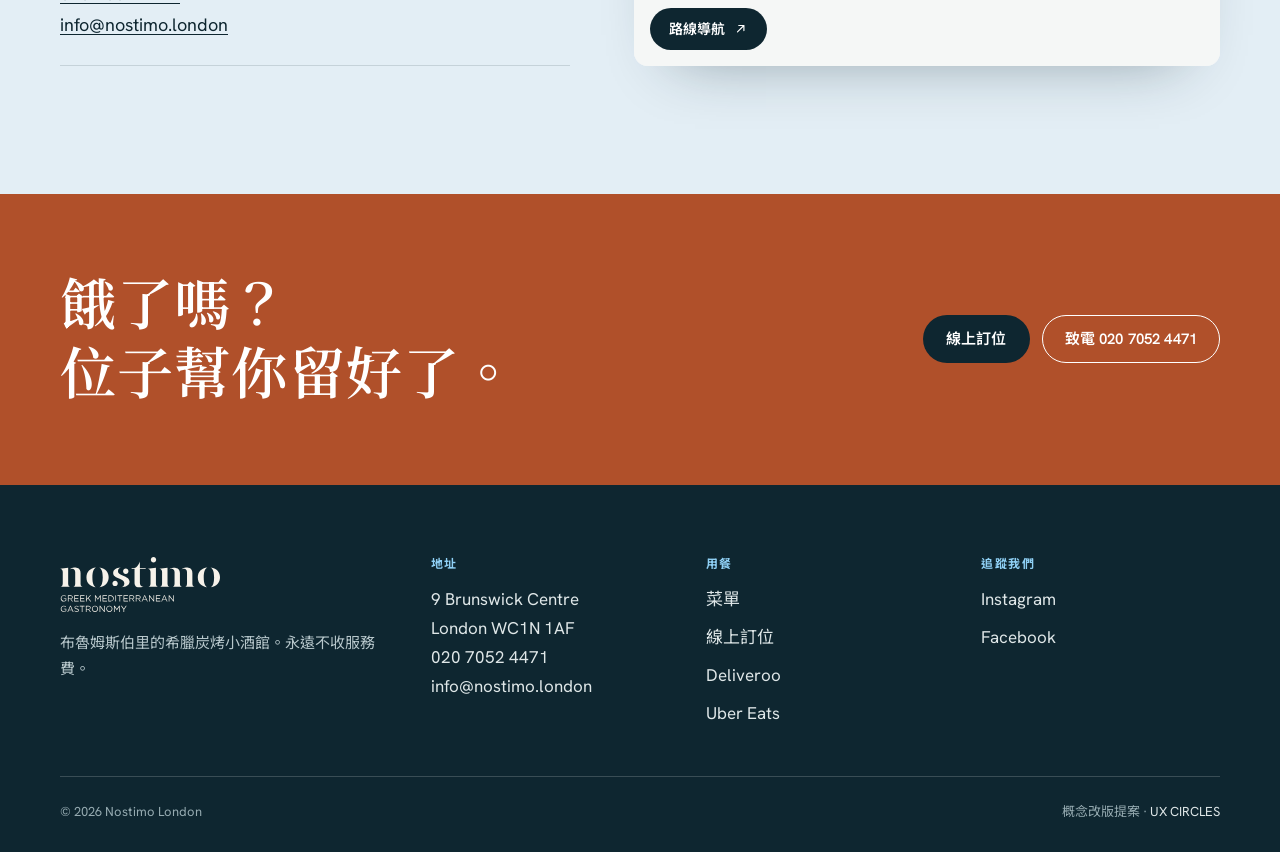
==== commit d986add9: "Show opening hours on the Visit section and in structured data Sunday to Thursday 11:30–22:00, Frida" ====
--- a/zh/index.html
+++ b/zh/index.html
@@ -52,6 +52,10 @@
     "menu": "https://uxcircles.github.io/nostimo/zh/menu.html",
     "acceptsReservations": true,
     "priceRange": "££",
+    "openingHoursSpecification": [
+      { "@type": "OpeningHoursSpecification", "dayOfWeek": ["Sunday", "Monday", "Tuesday", "Wednesday", "Thursday"], "opens": "11:30", "closes": "22:00" },
+      { "@type": "OpeningHoursSpecification", "dayOfWeek": ["Friday", "Saturday"], "opens": "11:30", "closes": "22:30" }
+    ],
     "sameAs": ["https://www.instagram.com/nostimo.london/", "https://www.facebook.com/nostimo.london/"]
   }
   </script>
@@ -360,8 +364,8 @@
             </div>
             <div class="info-block">
               <h3>營業時間</h3>
-              <!-- TODO: 現有網站沒有公布營業時間。向店家確認後，填入這裡、book.html 和 JSON-LD（中英文版都要改）。 -->
-              <p>請來電確認當日營業時間。</p>
+              <!-- 營業時間取自 Tripadvisor / OpenTable / DinerScout（與 Google 顯示的平日 22:00 打烊一致），請向店家確認；中英文版和 JSON-LD 都要改。 -->
+              <p>週日至週四 · 11:30–22:00<br>週五、週六 · 11:30–22:30</p>
               <p class="muted">六人以上或當天訂位，請直接打電話給我們。</p>
             </div>
             <div class="info-block">
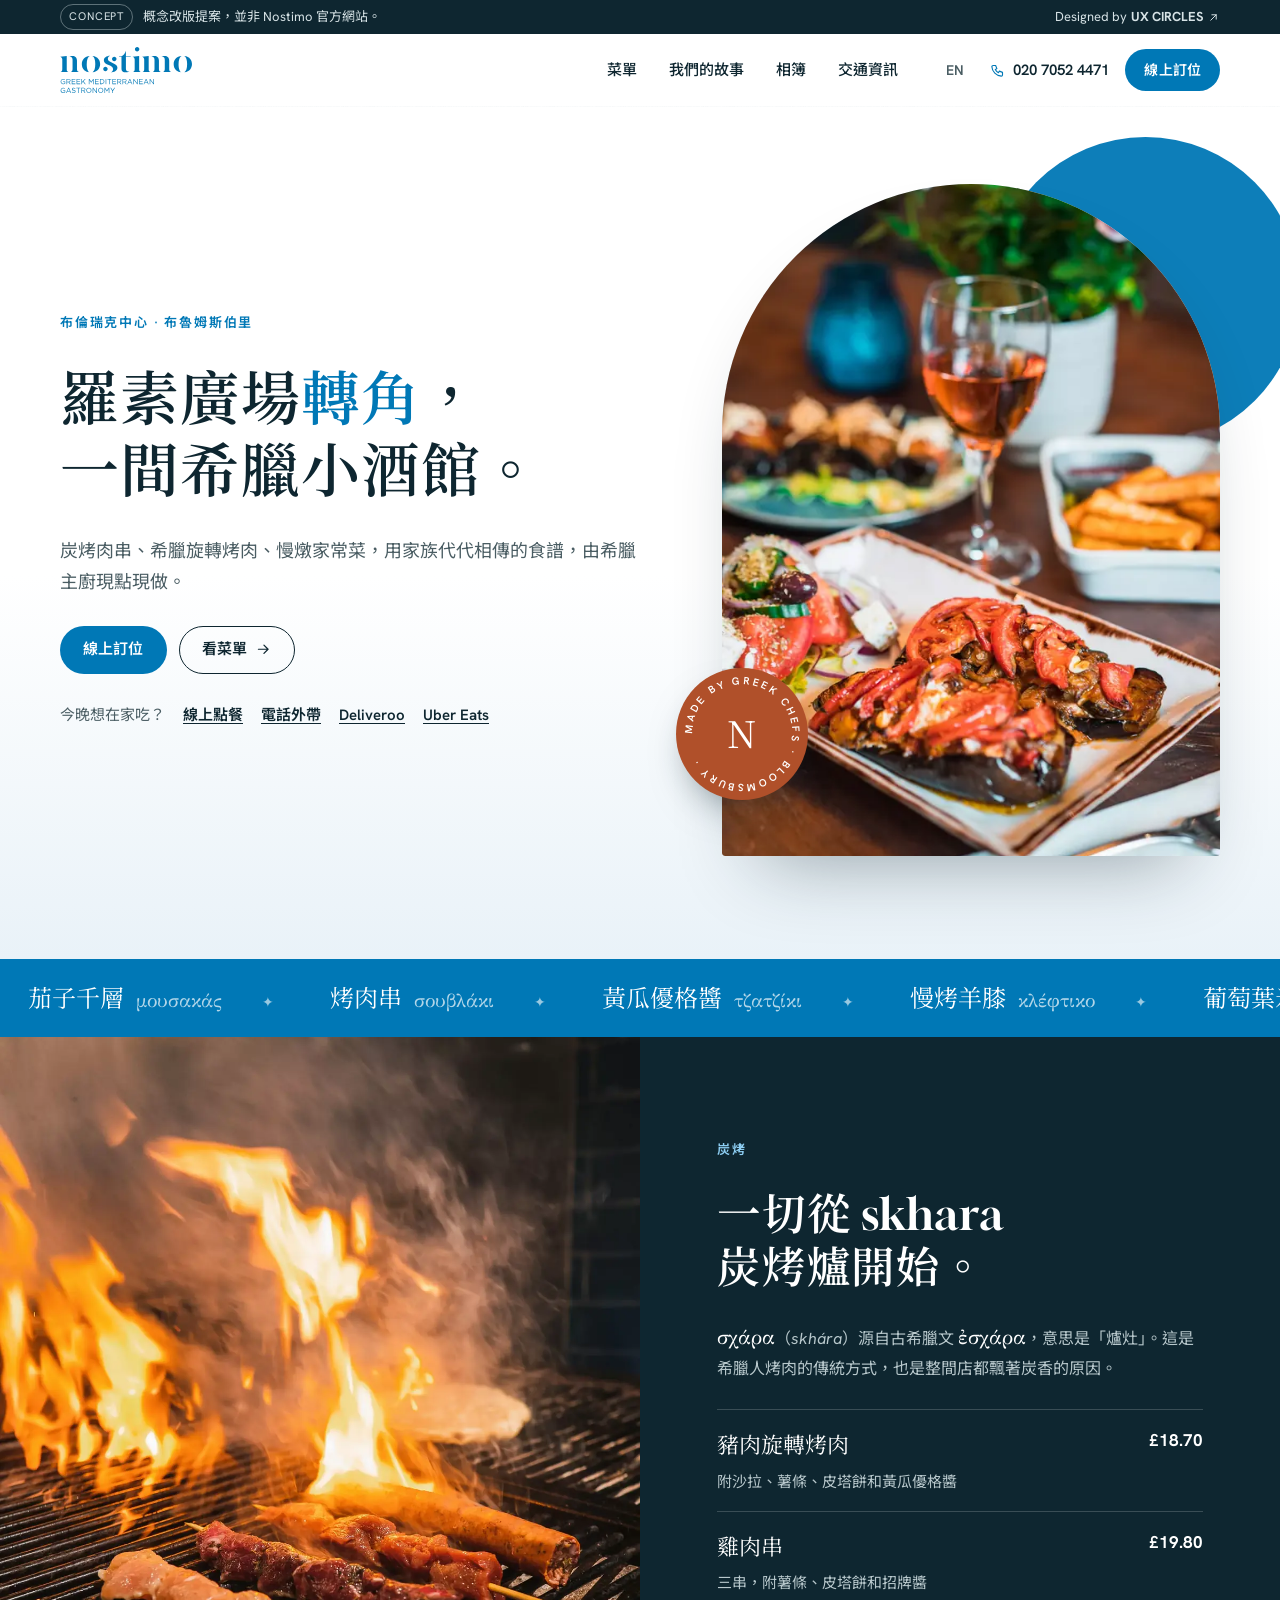
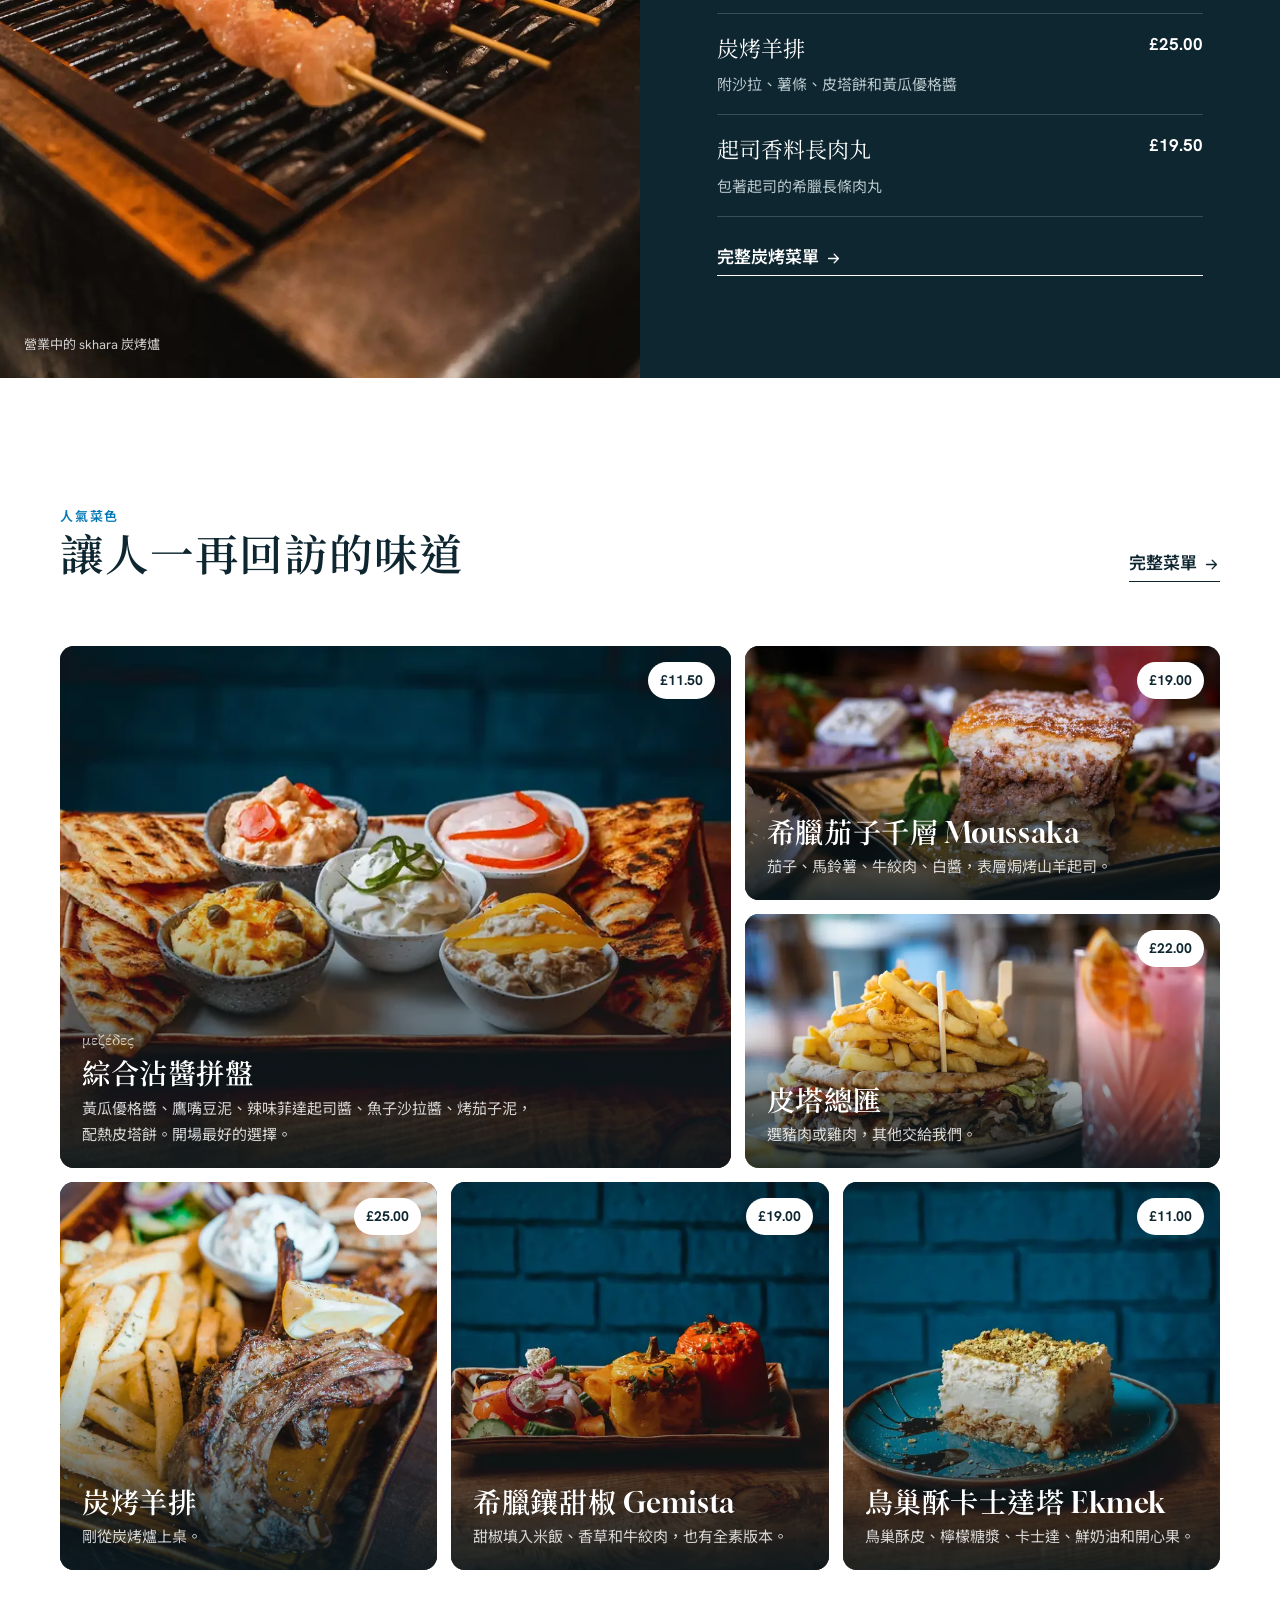
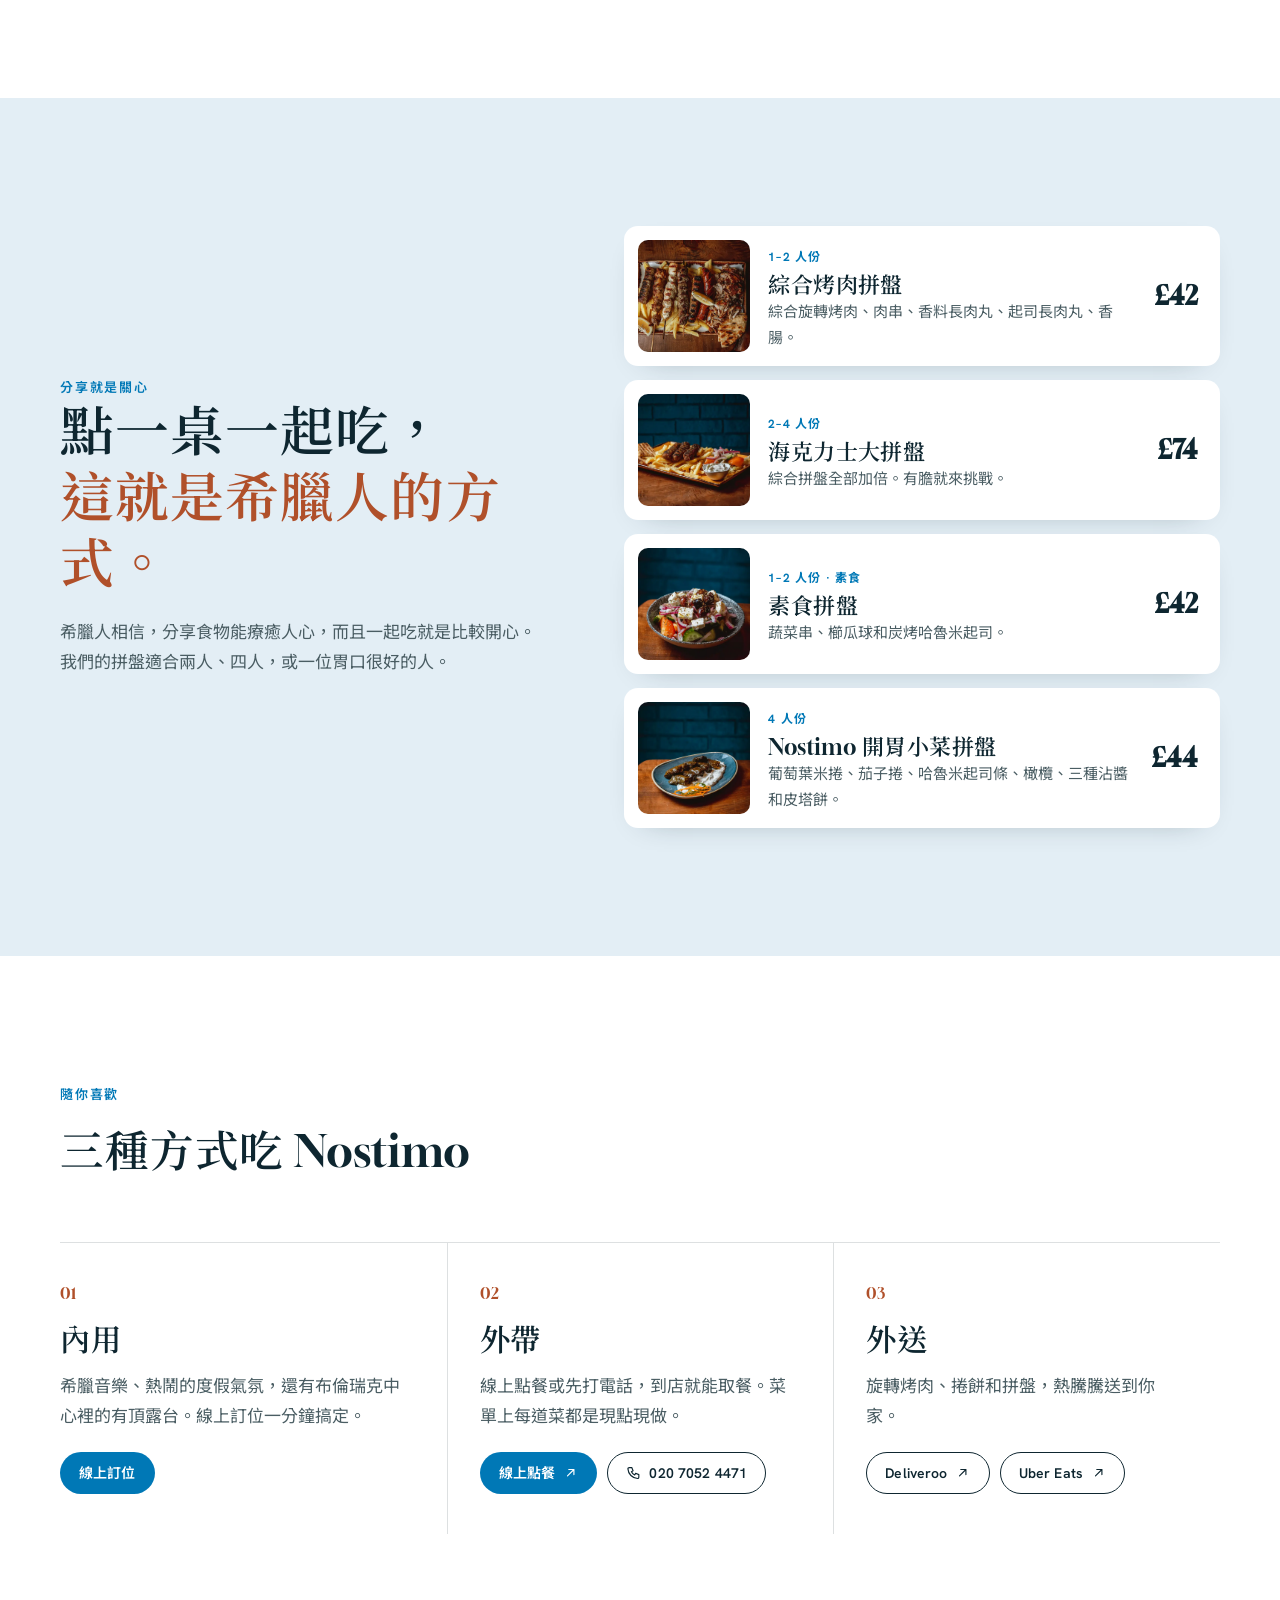
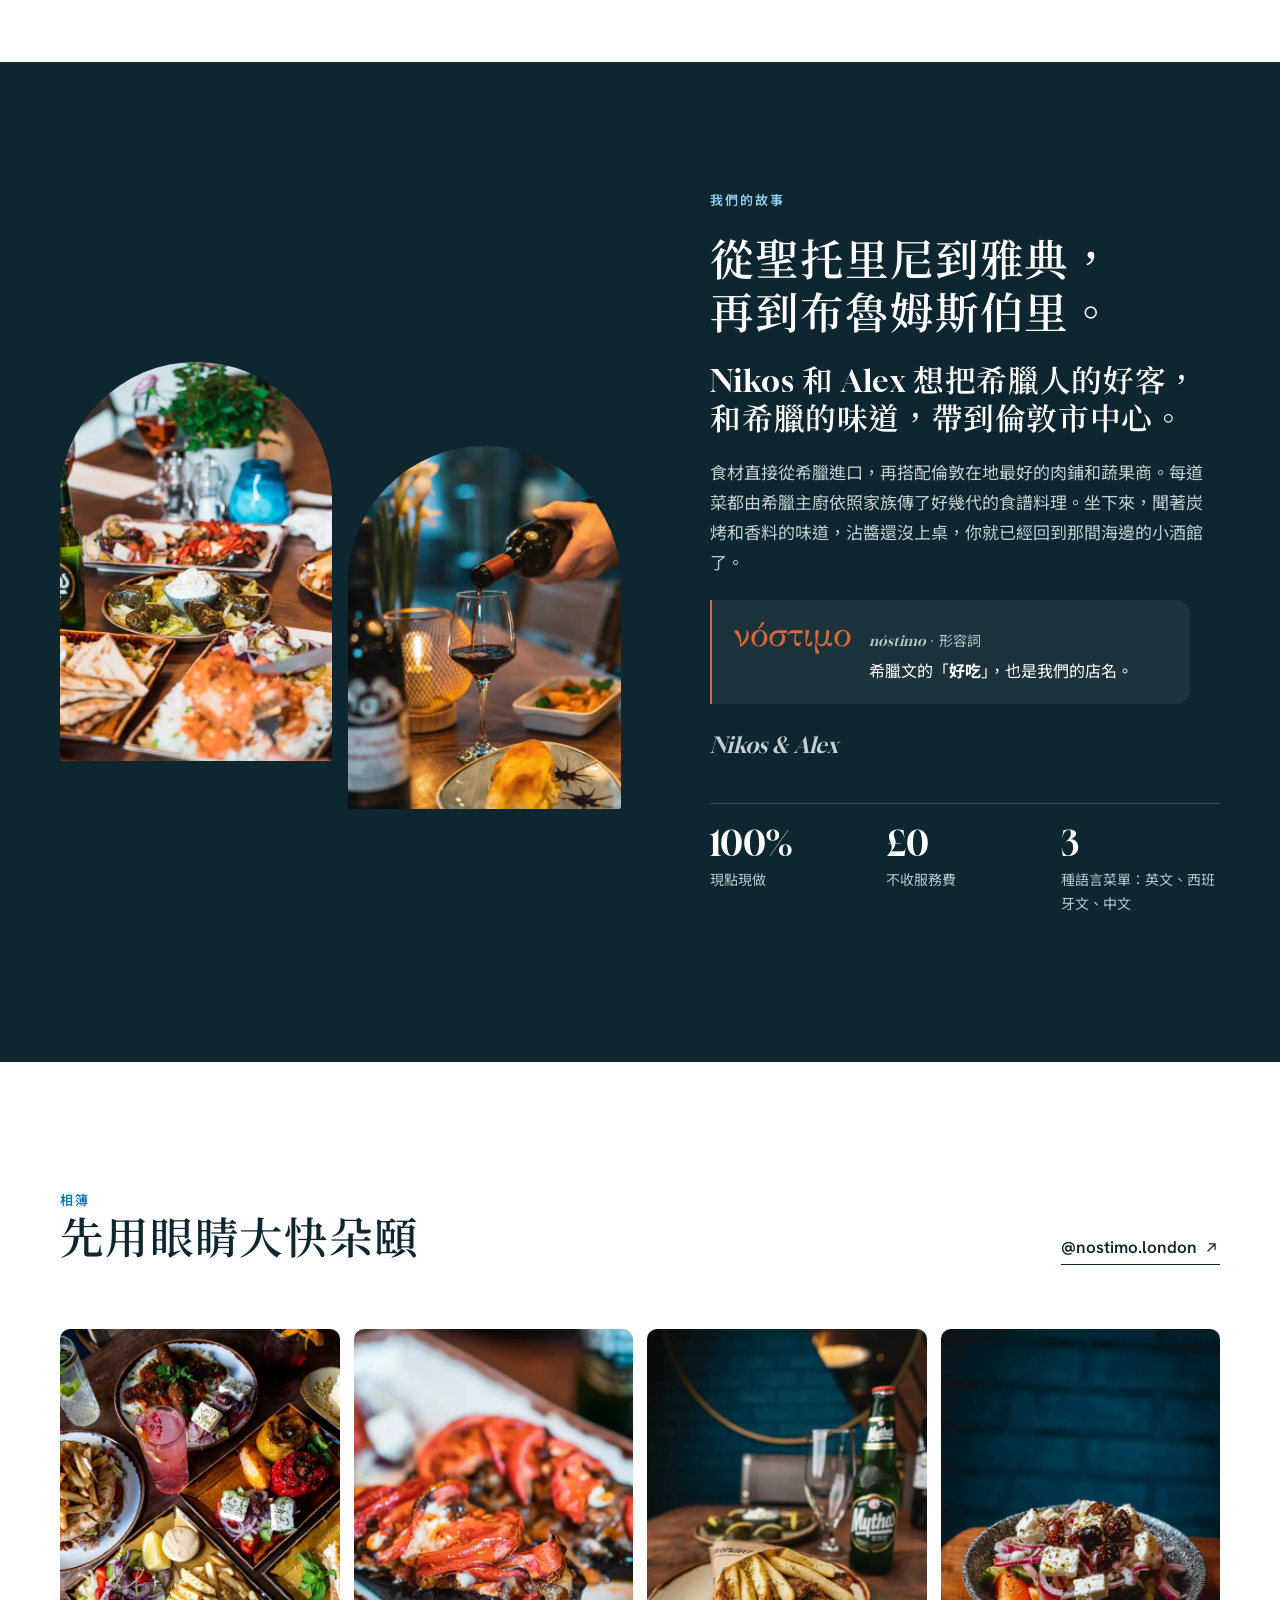
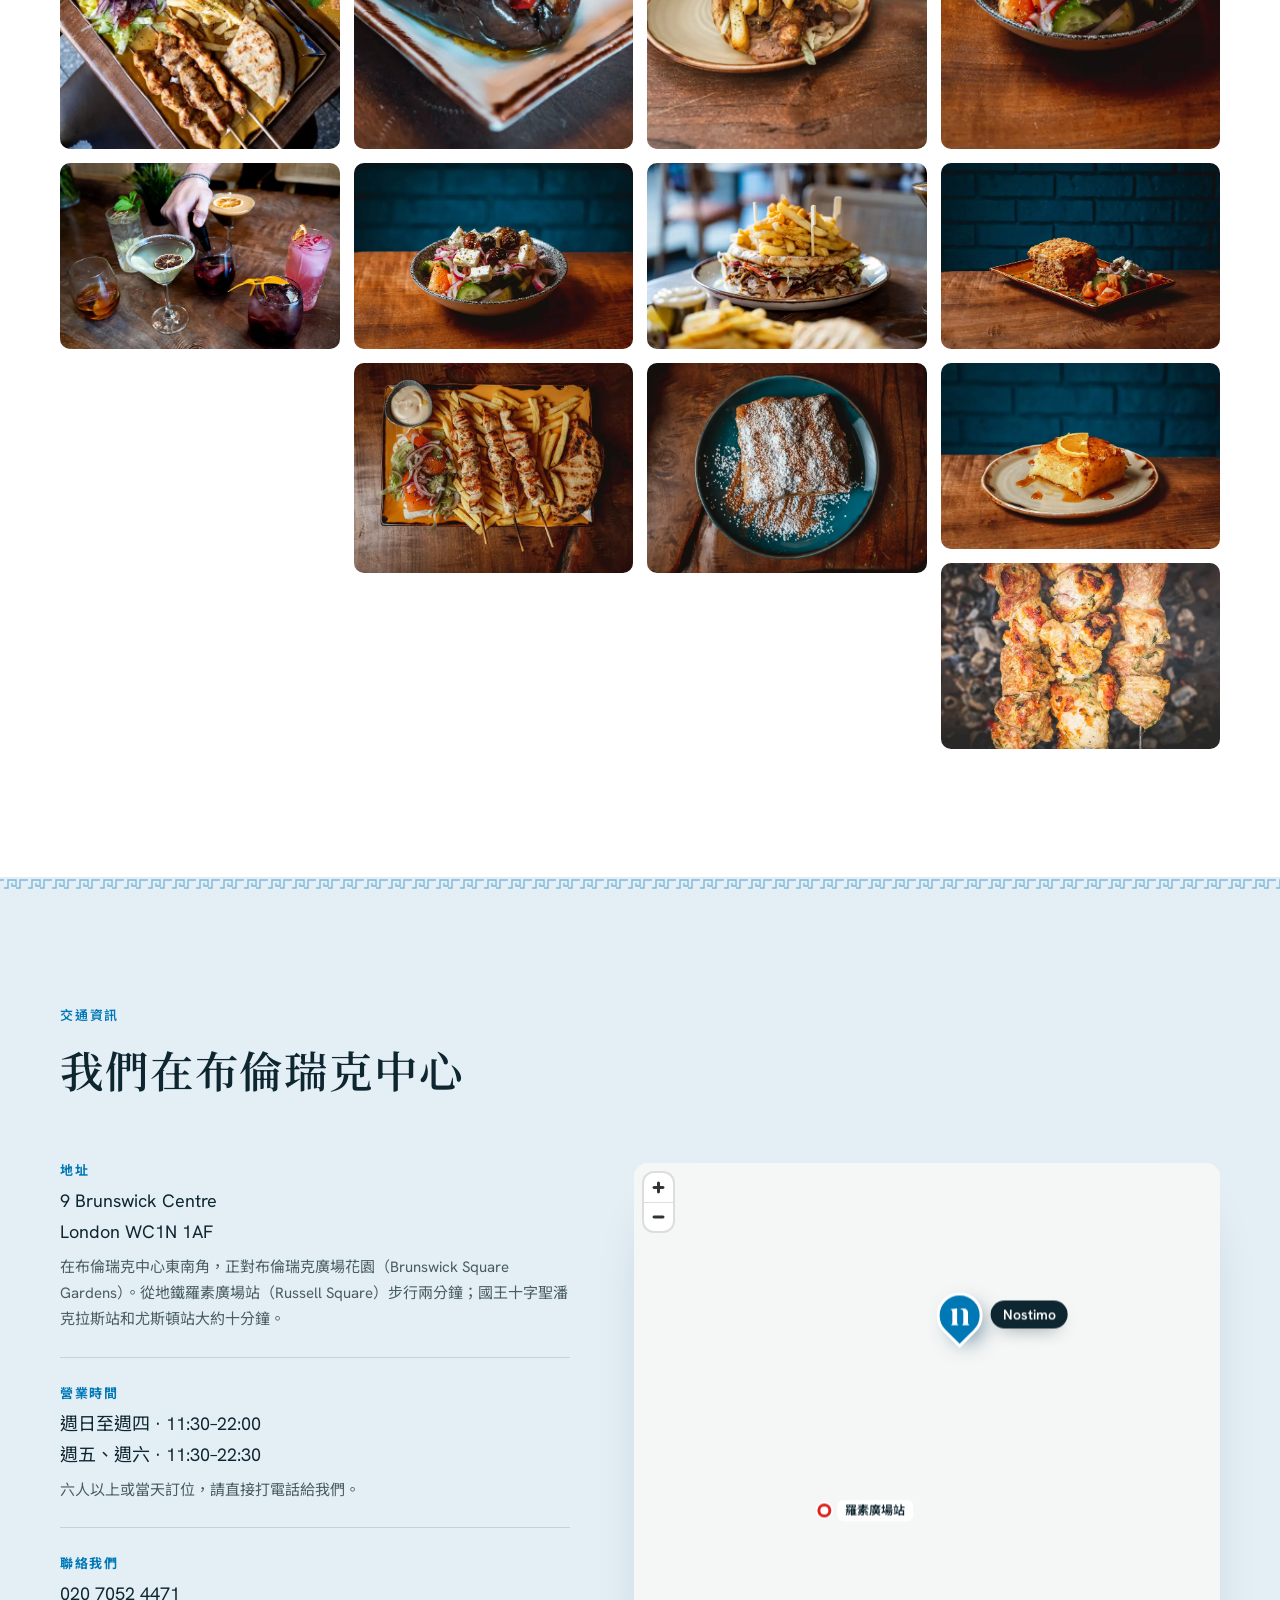
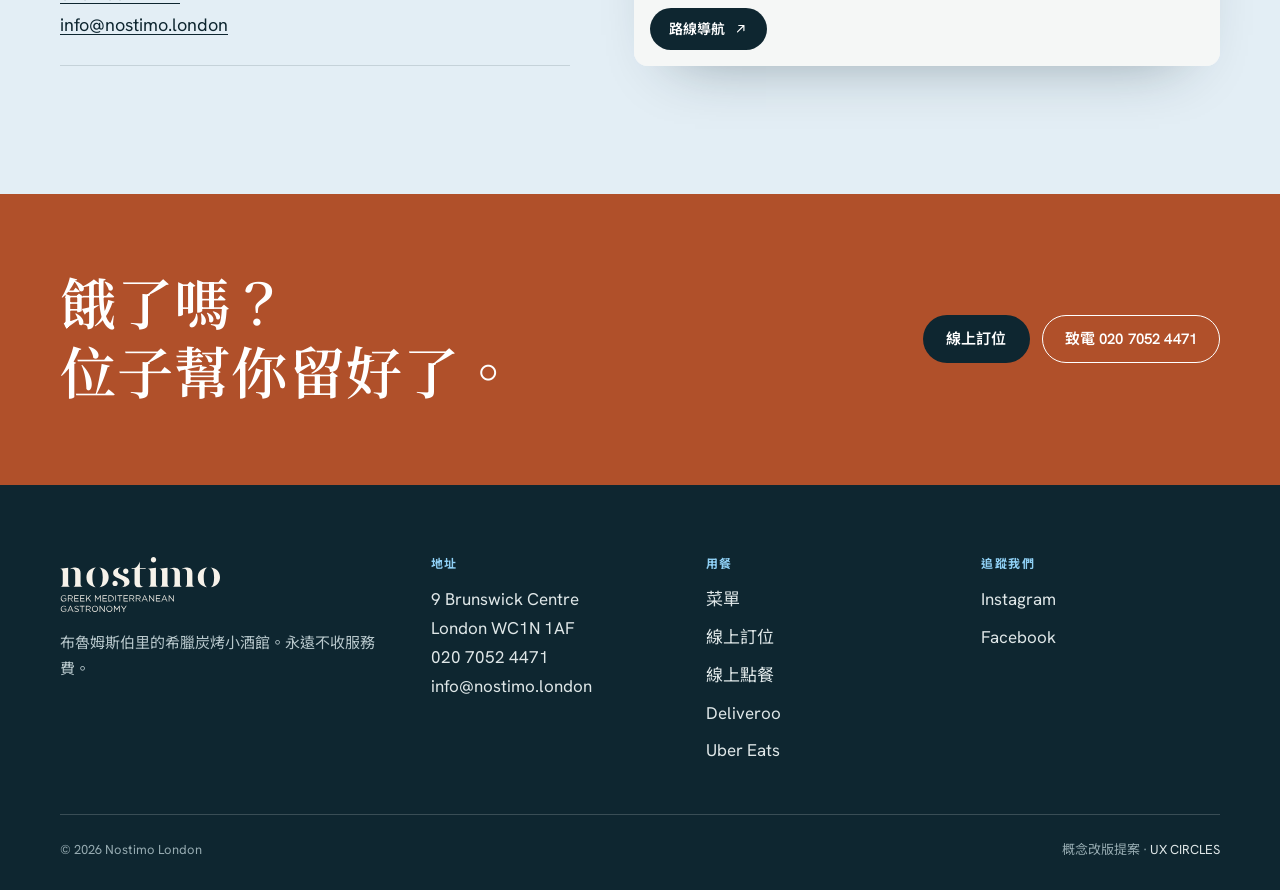
==== commit bd1114bd: "Link "Order online" to Nostimo's existing Foodo ordering page Adds an Order online link in the hero," ====
--- a/zh/index.html
+++ b/zh/index.html
@@ -115,7 +115,7 @@
             <a class="btn btn-sea" href="book.html">線上訂位</a>
             <a class="btn btn-line" href="menu.html">看菜單 <svg class="icon" aria-hidden="true"><use href="#i-arrow"/></svg></a>
           </div>
-          <p class="hero-alt"><span>今晚想在家吃？</span> <a href="tel:+442070524471">電話外帶</a> <a href="https://deliveroo.co.uk/menu/london/bloomsbury/nostimo-brunswick" target="_blank" rel="noopener">Deliveroo</a> <a href="https://www.ubereats.com/gb/store/nostimo/R7rWNomRS0CjnXZ344HSMw" target="_blank" rel="noopener">Uber Eats</a></p>
+          <p class="hero-alt"><span>今晚想在家吃？</span> <a href="https://nostimorestaurant.co.uk/menu" target="_blank" rel="noopener">線上點餐</a> <a href="tel:+442070524471">電話外帶</a> <a href="https://deliveroo.co.uk/menu/london/bloomsbury/nostimo-brunswick" target="_blank" rel="noopener">Deliveroo</a> <a href="https://www.ubereats.com/gb/store/nostimo/R7rWNomRS0CjnXZ344HSMw" target="_blank" rel="noopener">Uber Eats</a></p>
         </div>
         <div class="hero-visual">
           <div class="arch">
@@ -272,8 +272,8 @@
           <div class="way">
             <span class="way-num">02</span>
             <h3>外帶</h3>
-            <p>先打電話，到店就能取餐。菜單上每道菜都是現點現做。</p>
-            <div class="actions"><a class="btn btn-line btn-sm" href="tel:+442070524471"><svg class="icon" aria-hidden="true"><use href="#i-phone"/></svg>020 7052 4471</a></div>
+            <p>線上點餐或先打電話，到店就能取餐。菜單上每道菜都是現點現做。</p>
+            <div class="actions"><a class="btn btn-sea btn-sm" href="https://nostimorestaurant.co.uk/menu" target="_blank" rel="noopener">線上點餐 <svg class="icon" aria-hidden="true"><use href="#i-ext"/></svg></a><a class="btn btn-line btn-sm" href="tel:+442070524471"><svg class="icon" aria-hidden="true"><use href="#i-phone"/></svg>020 7052 4471</a></div>
           </div>
           <div class="way">
             <span class="way-num">03</span>
@@ -410,6 +410,7 @@
           <ul>
             <li><a href="menu.html">菜單</a></li>
             <li><a href="book.html">線上訂位</a></li>
+            <li><a href="https://nostimorestaurant.co.uk/menu" target="_blank" rel="noopener">線上點餐</a></li>
             <li><a href="https://deliveroo.co.uk/menu/london/bloomsbury/nostimo-brunswick" target="_blank" rel="noopener">Deliveroo</a></li>
             <li><a href="https://www.ubereats.com/gb/store/nostimo/R7rWNomRS0CjnXZ344HSMw" target="_blank" rel="noopener">Uber Eats</a></li>
           </ul>
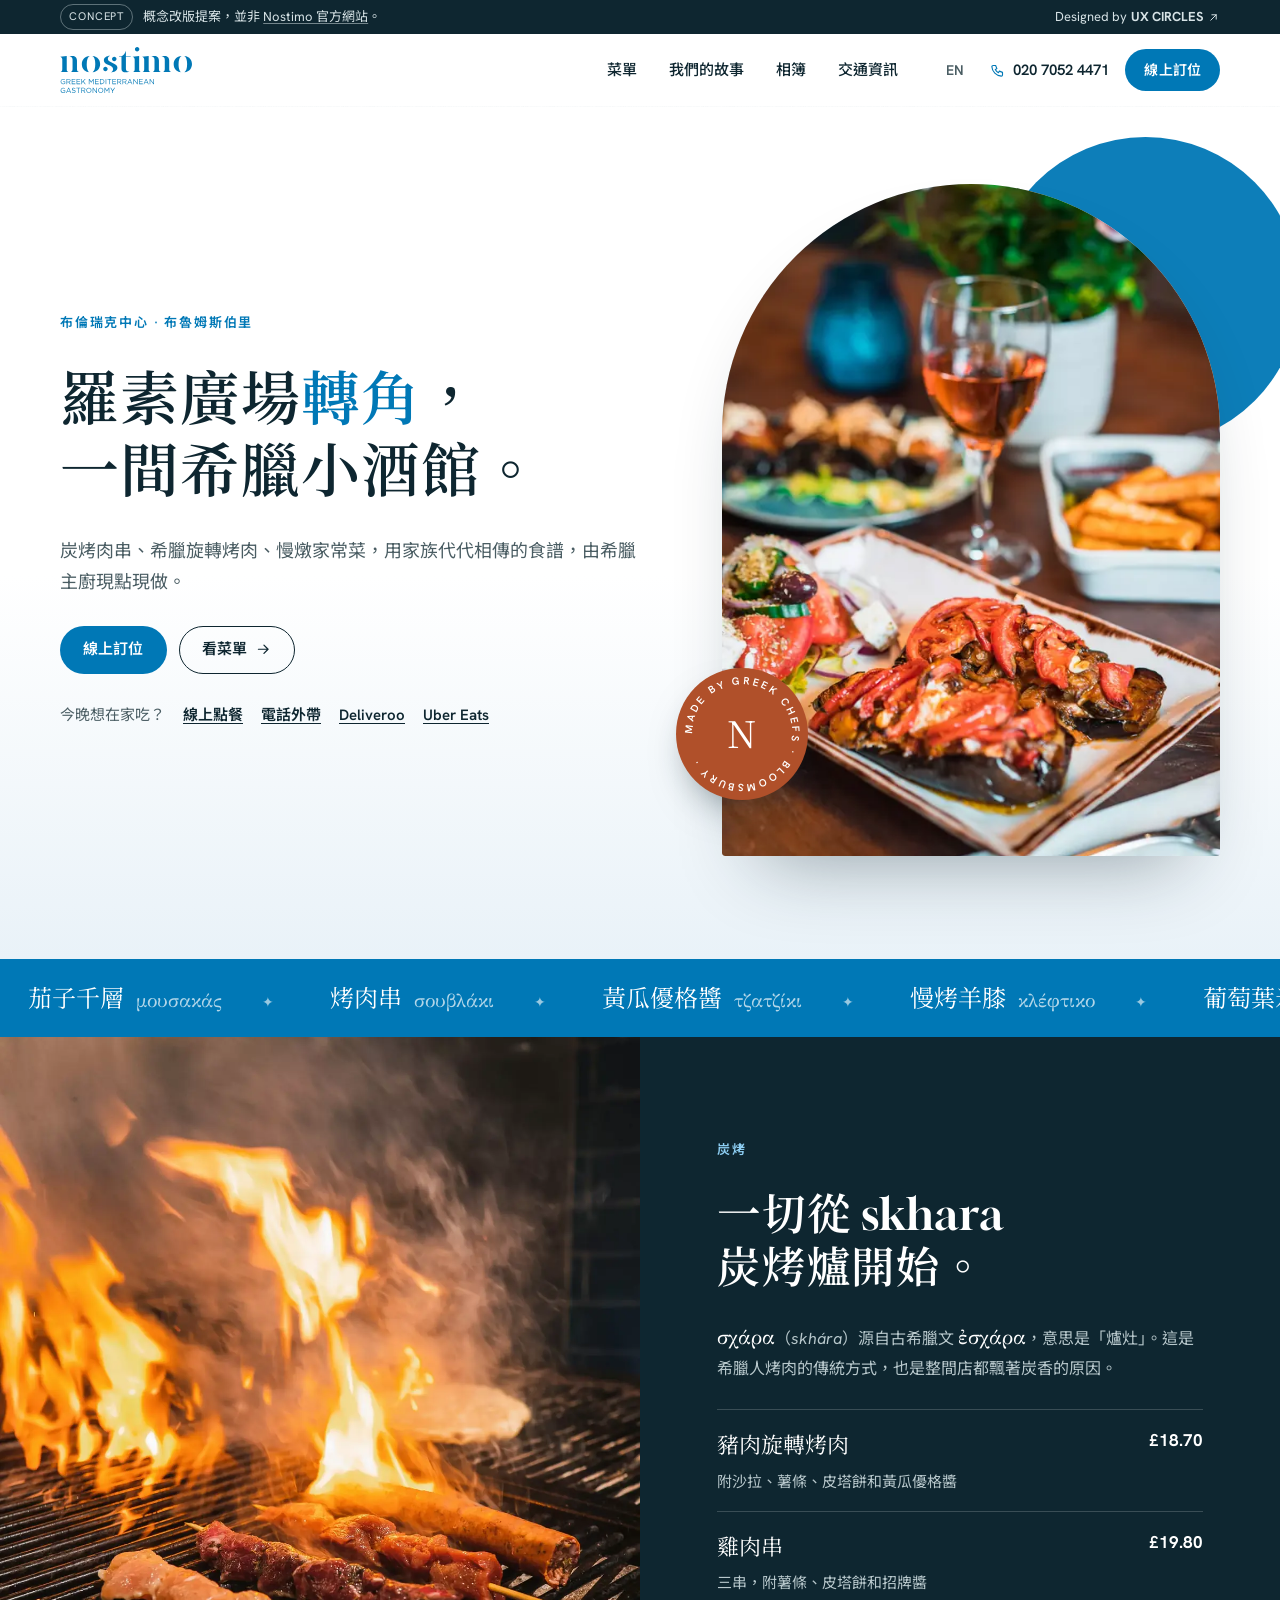
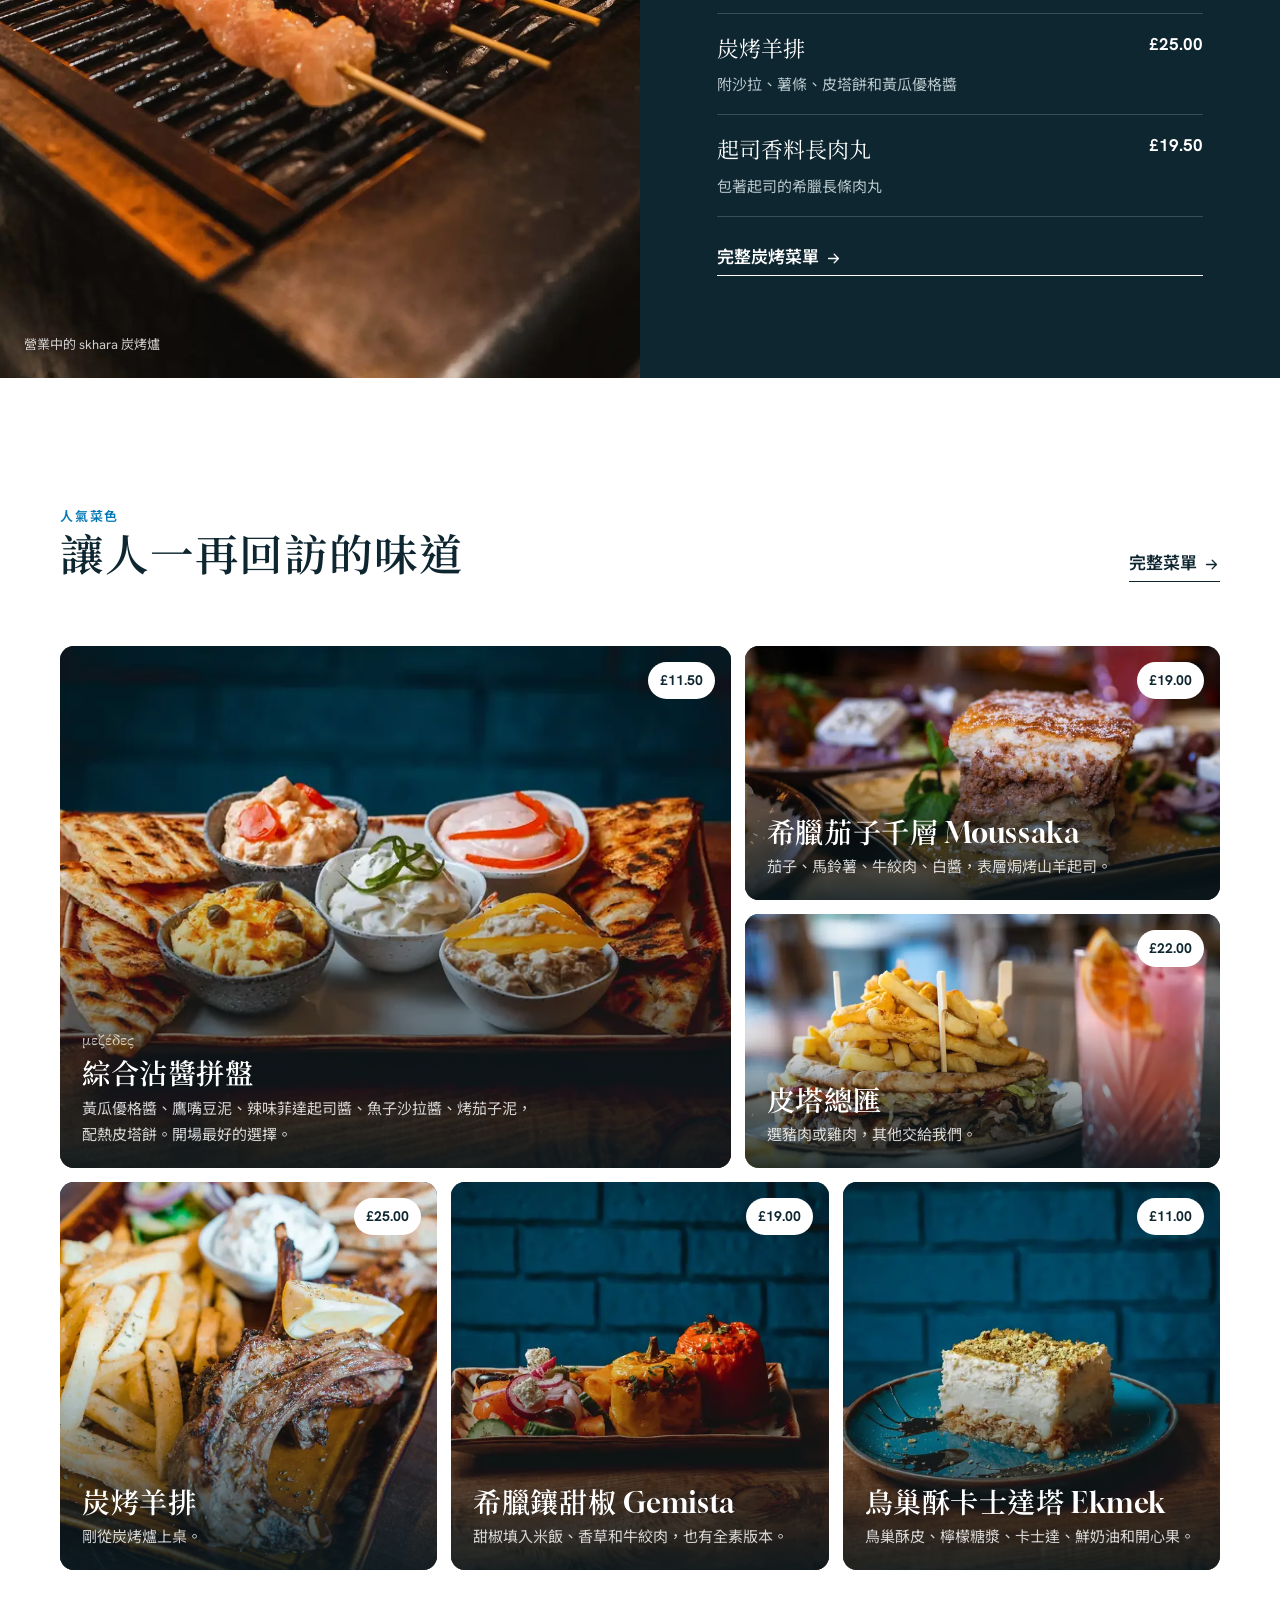
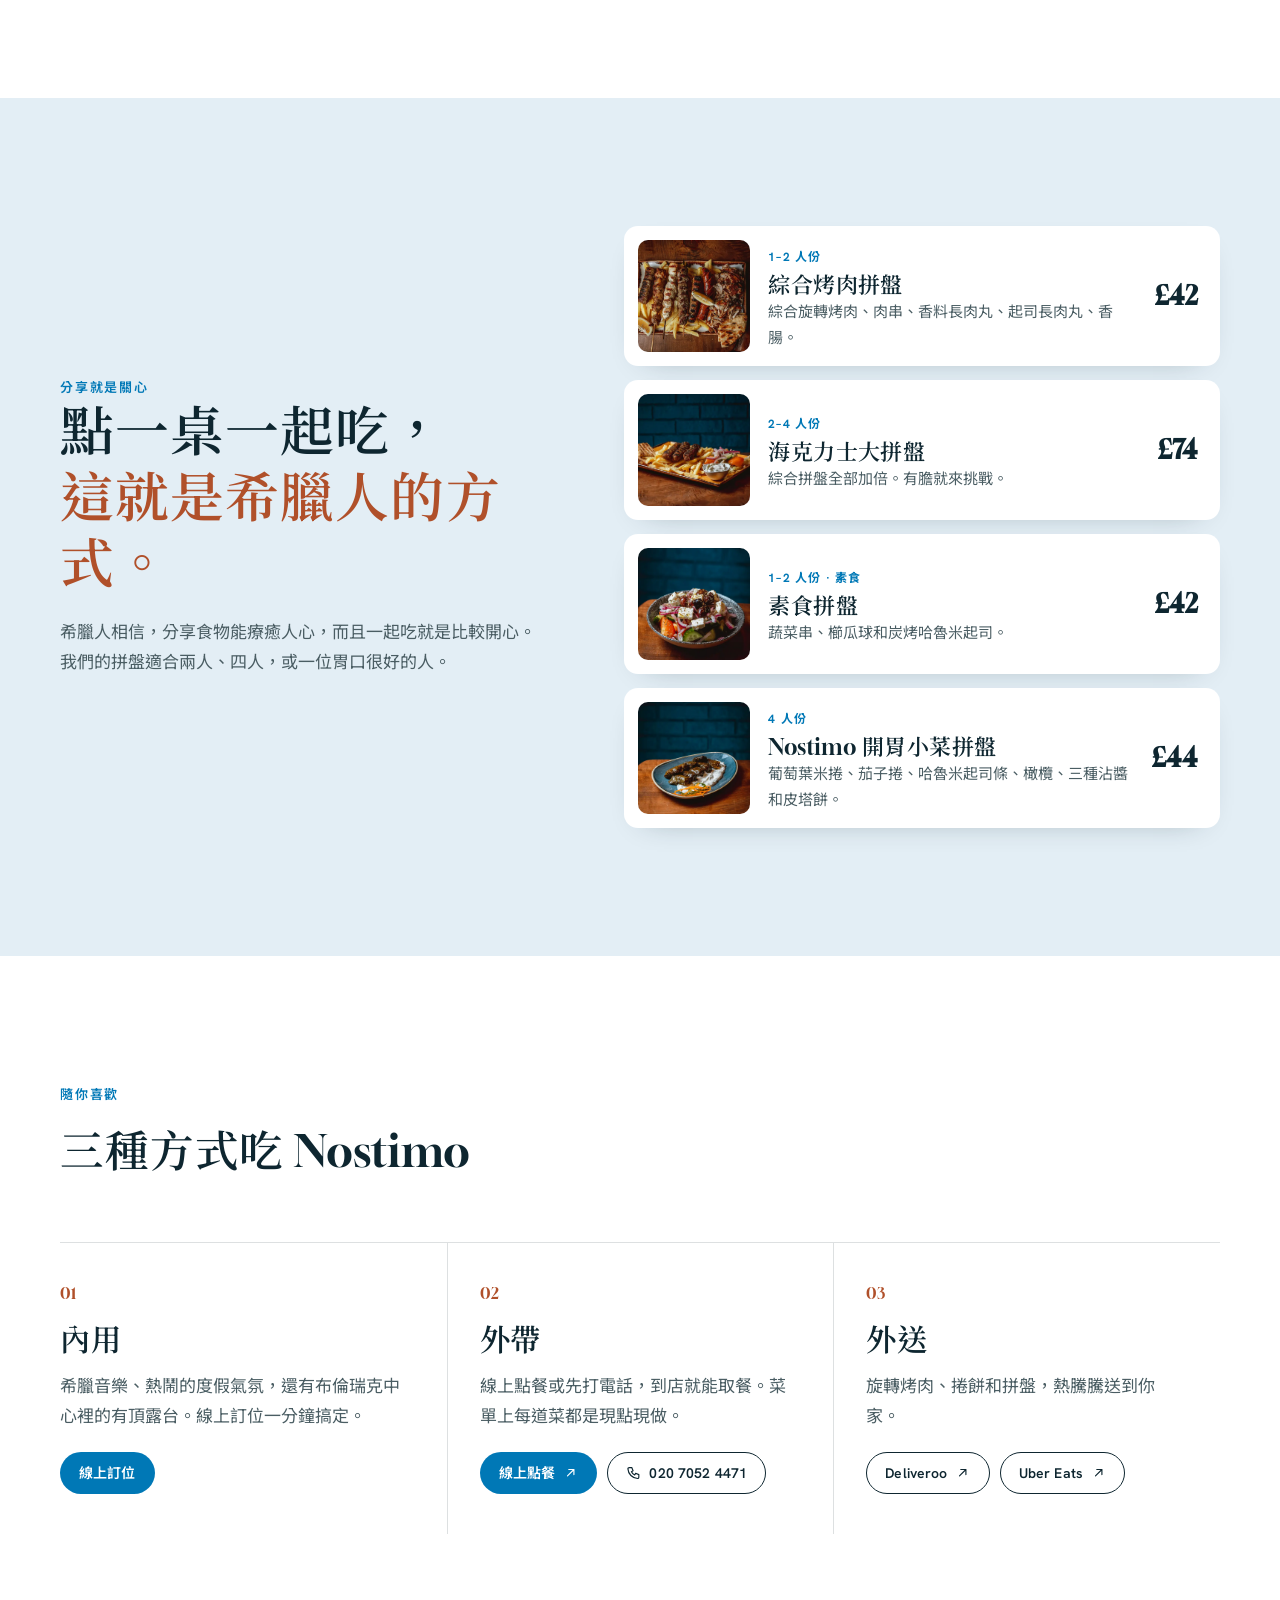
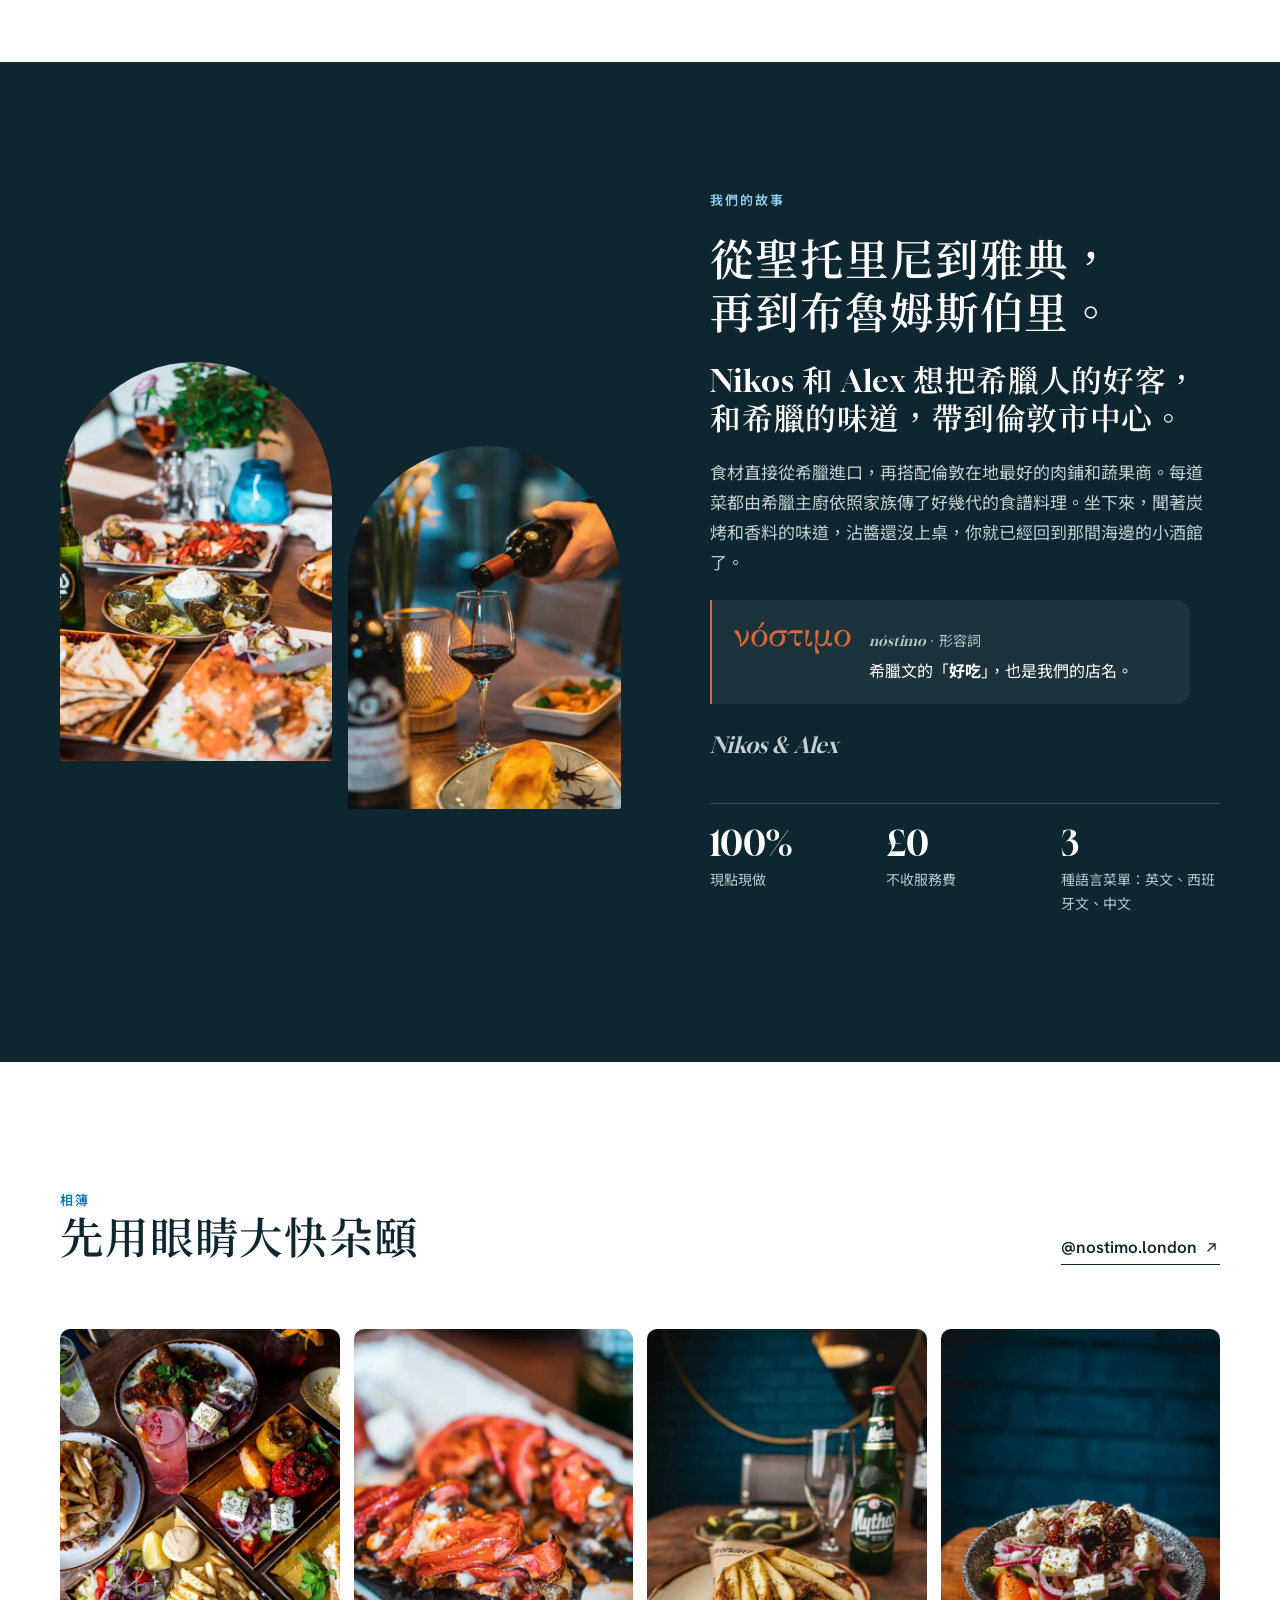
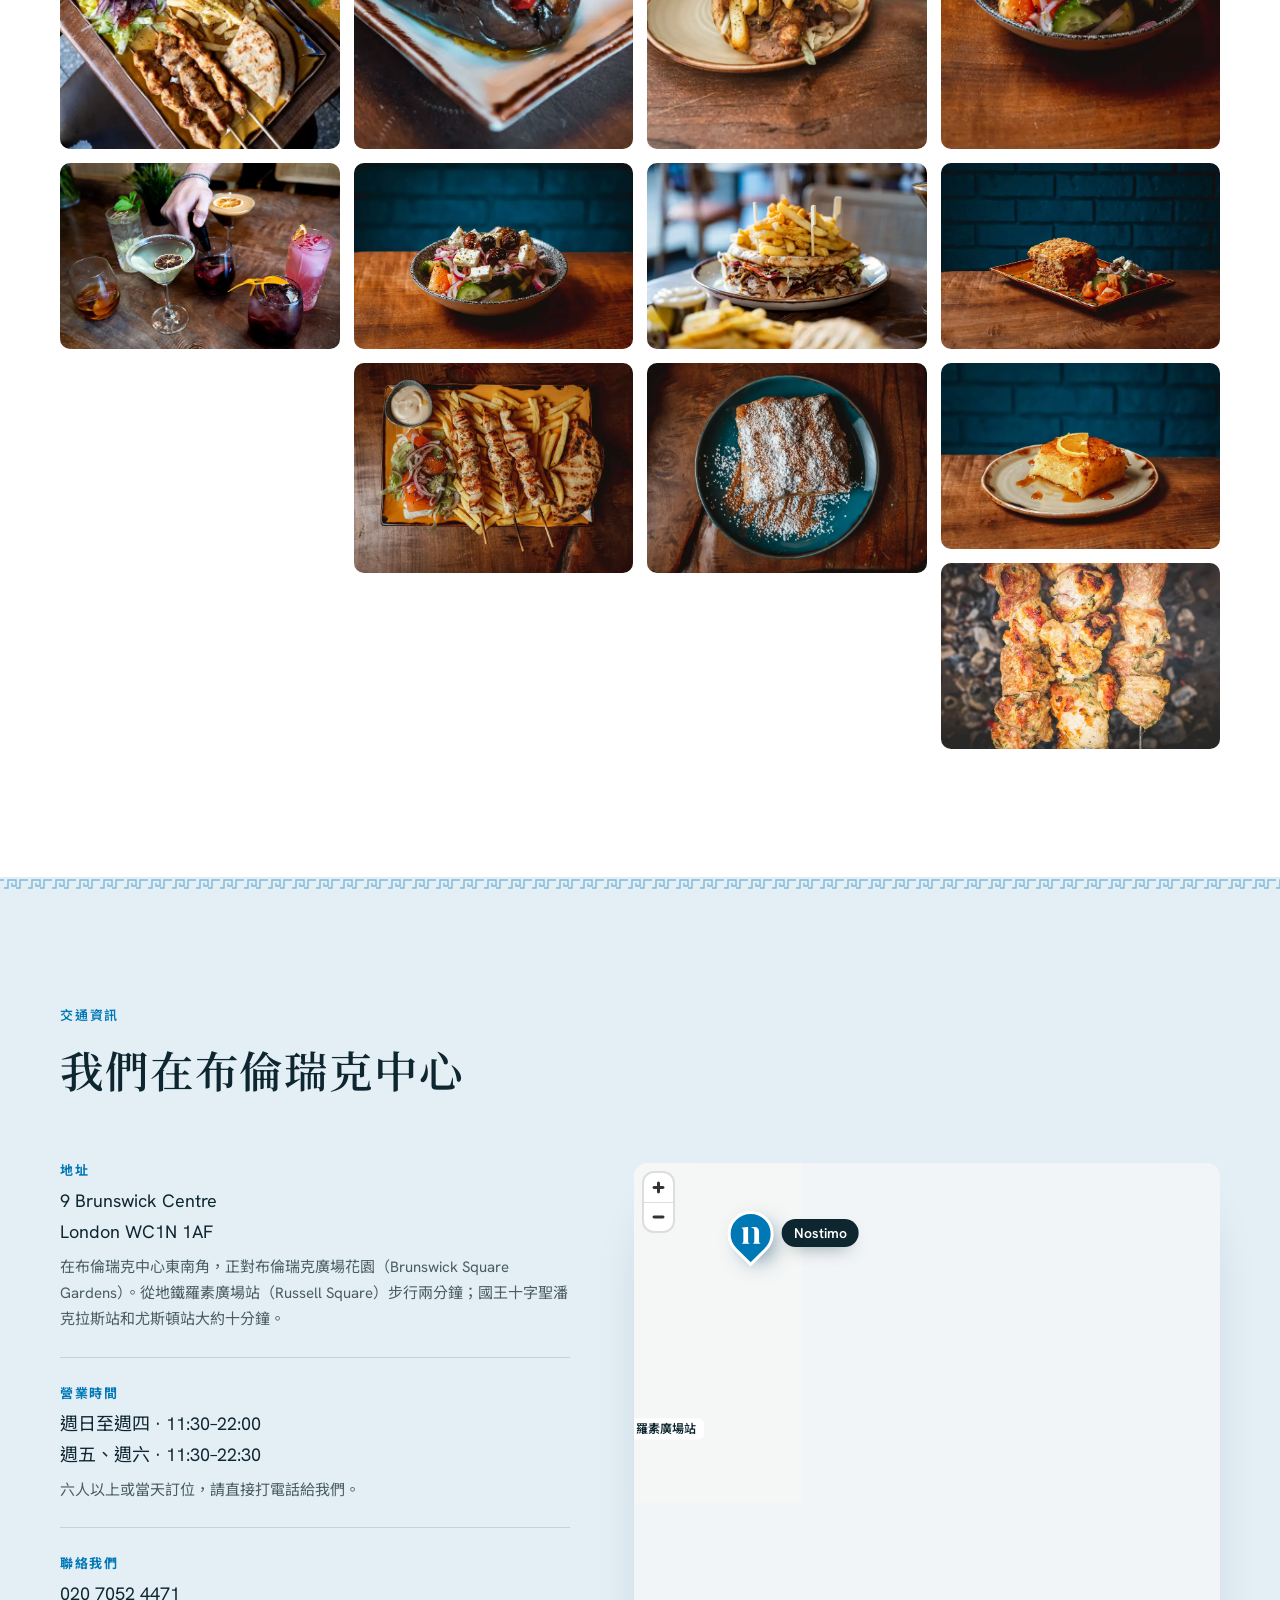
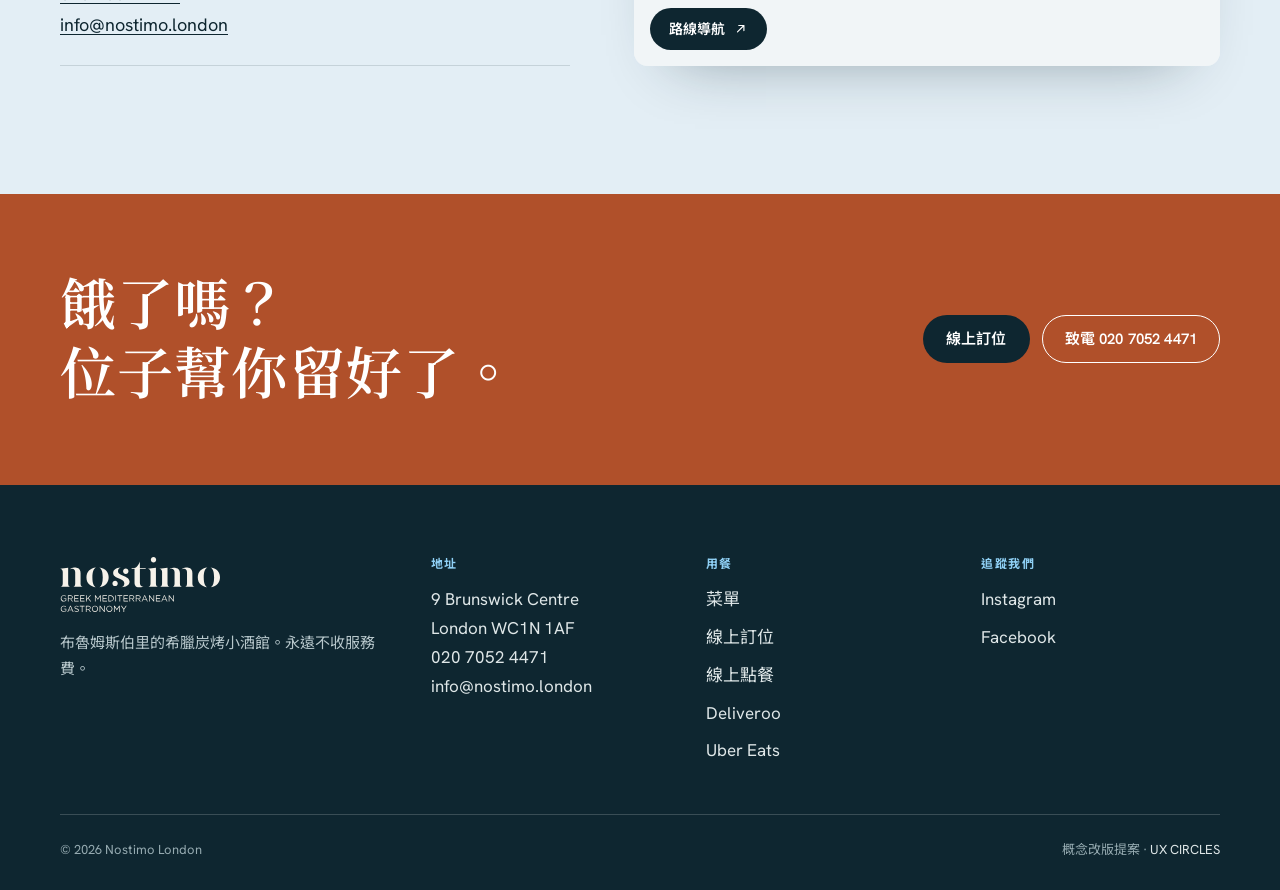
==== commit 56ed18ae: "Link "official Nostimo website" in the concept stripe to nostimo.london Both languages, on every pag" ====
--- a/zh/index.html
+++ b/zh/index.html
@@ -28,7 +28,7 @@
   <link rel="preconnect" href="https://fonts.gstatic.com" crossorigin>
   <link href="https://fonts.googleapis.com/css2?family=Gloock&family=GFS+Didot&family=Hanken+Grotesk:wght@400;500;600;700&family=Noto+Sans+TC:wght@400;500;700&family=Noto+Serif+TC:wght@600&display=swap" rel="stylesheet">
   <link rel="preload" as="image" href="../assets/img/table-rose-600.webp" imagesrcset="../assets/img/table-rose-600.webp 600w, ../assets/img/table-rose-1200.webp 1200w" imagesizes="(max-width: 860px) 86vw, 500px" fetchpriority="high">
-  <link rel="stylesheet" href="../styles.css?v=7">
+  <link rel="stylesheet" href="../styles.css?v=8">
 
   <script type="application/ld+json">
   {
@@ -73,7 +73,7 @@
   <header class="site-header" data-header>
     <div class="concept-bar" role="note">
       <div class="wrap concept-inner">
-        <p><span class="concept-tag">Concept</span><span class="concept-long">概念改版提案，並非 Nostimo 官方網站。</span><span class="concept-short">概念改版提案</span></p>
+        <p><span class="concept-tag">Concept</span><span class="concept-long">概念改版提案，並非 <a href="https://nostimo.london/" target="_blank" rel="noopener">Nostimo 官方網站</a>。</span><span class="concept-short">概念改版提案</span></p>
         <a href="https://ux-circles.com/web" target="_blank" rel="noopener">Designed by <strong>UX CIRCLES</strong> <svg class="icon" aria-hidden="true"><use href="#i-ext"/></svg></a>
       </div>
     </div>
--- a/styles.css
+++ b/styles.css
@@ -92,6 +92,8 @@
 .concept-short { display: none; }
 .concept-bar a { display: inline-flex; align-items: center; gap: 4px; text-decoration: none; white-space: nowrap; }
 .concept-bar a:hover strong { text-decoration: underline; }
+.concept-bar .concept-long a { display: inline; text-decoration: underline; text-underline-offset: 2px; text-decoration-color: rgba(215, 227, 230, .5); }
+.concept-bar .concept-long a:hover { text-decoration-color: currentColor; }
 @media (max-width: 640px) { .concept-long { display: none; } .concept-short { display: inline; } }
 @media (max-width: 420px) { .concept-short { display: none; } }
 
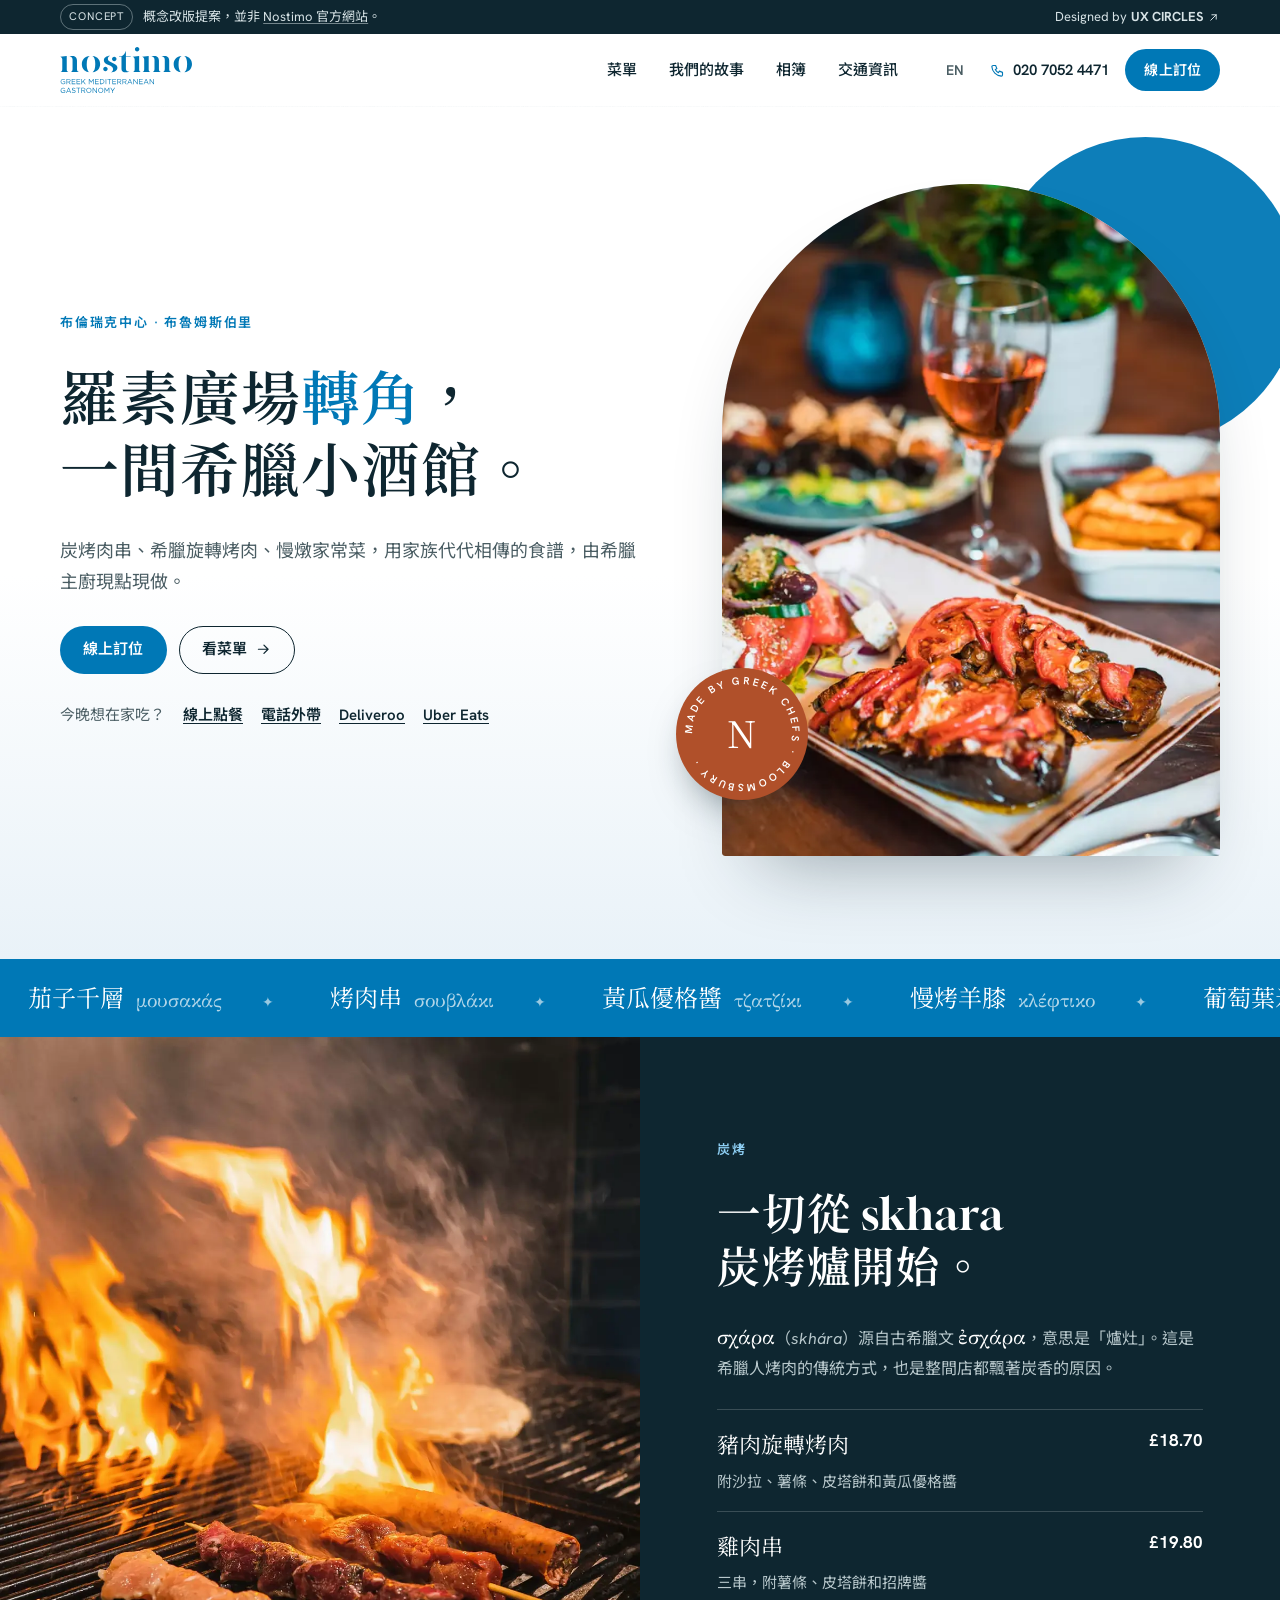
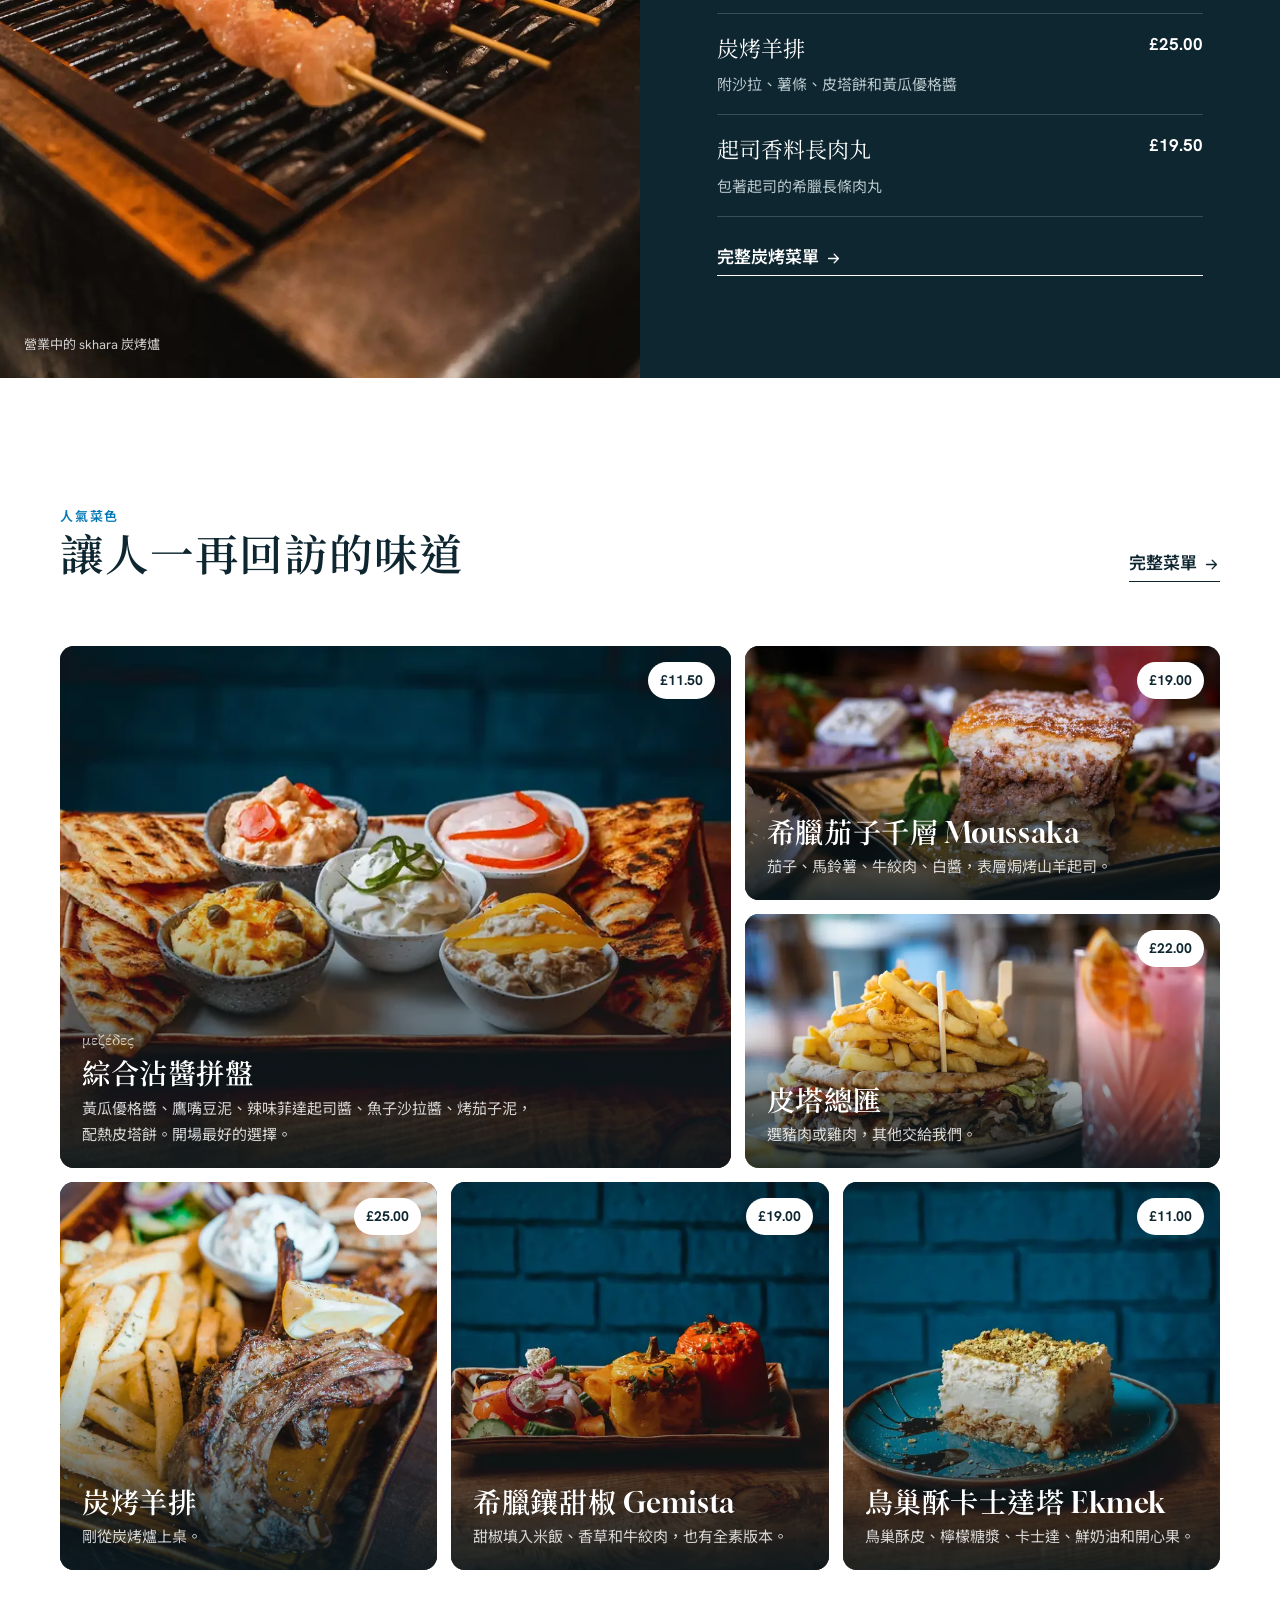
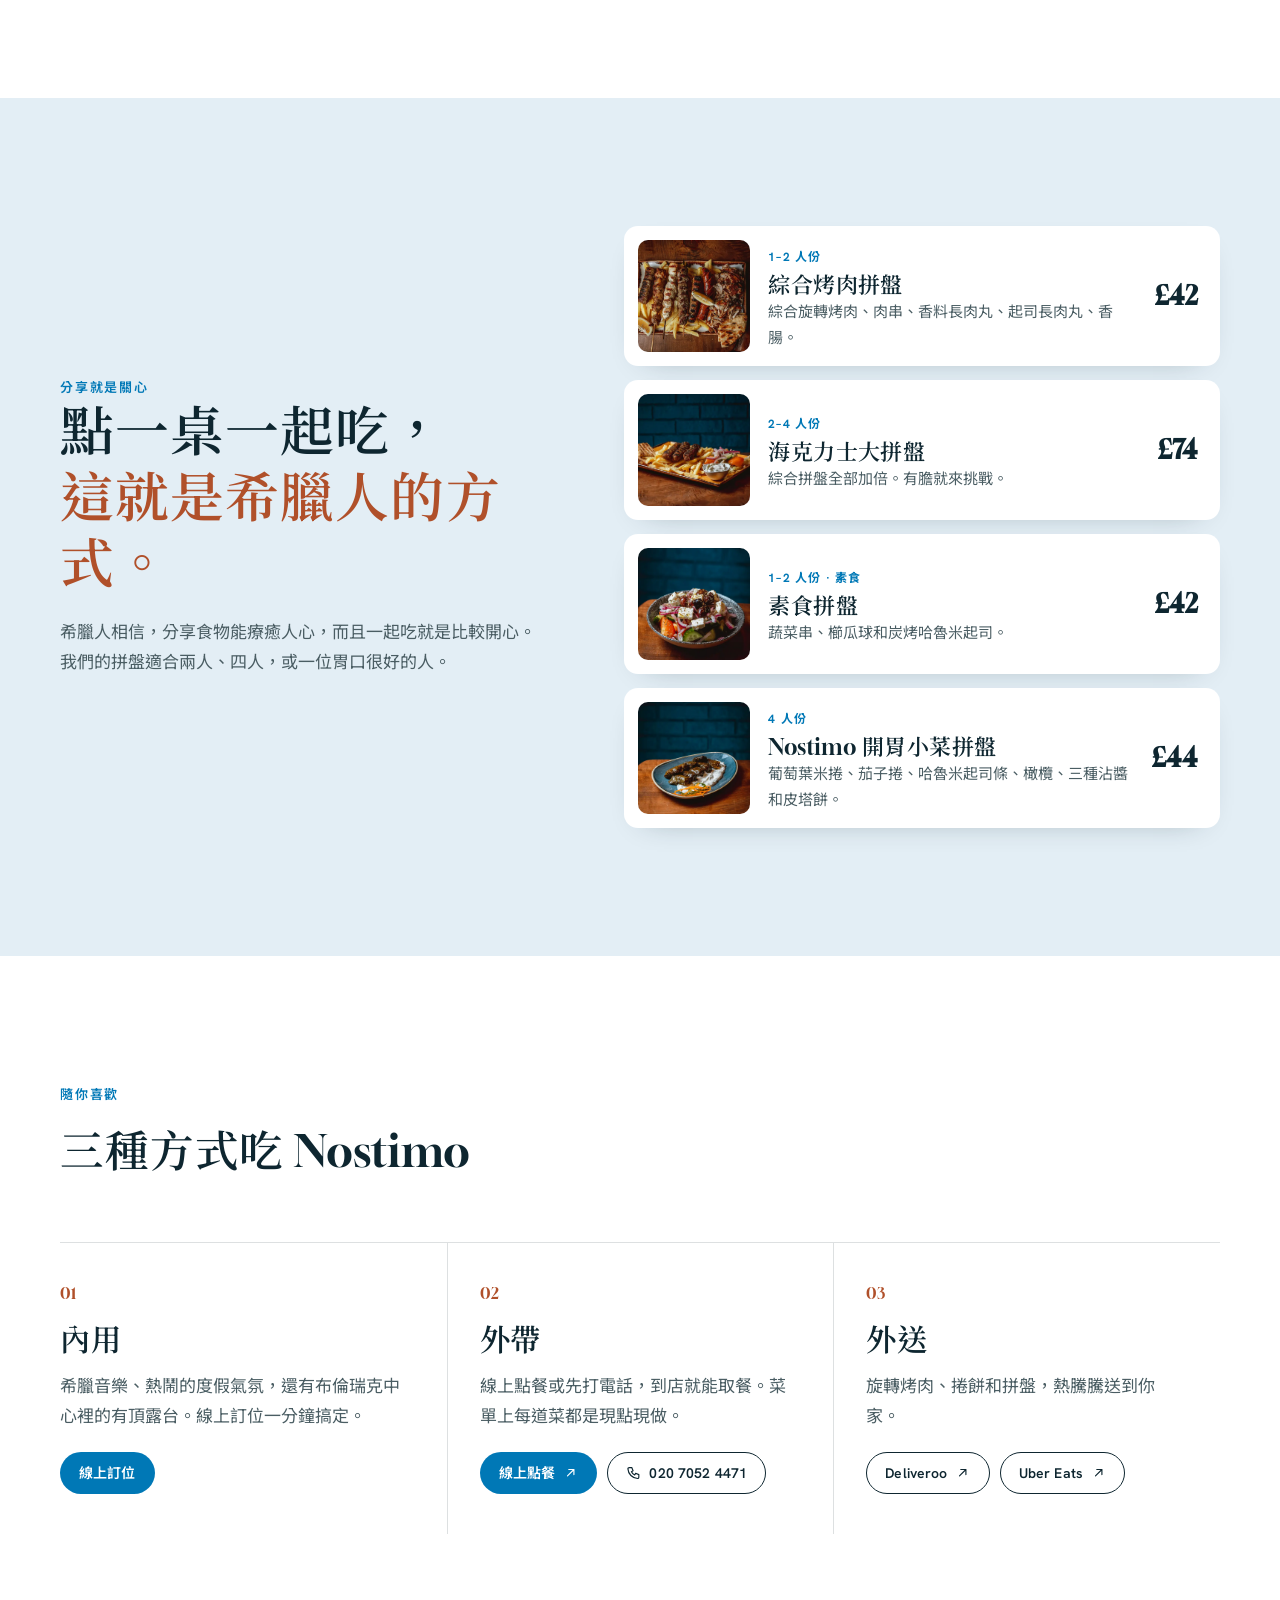
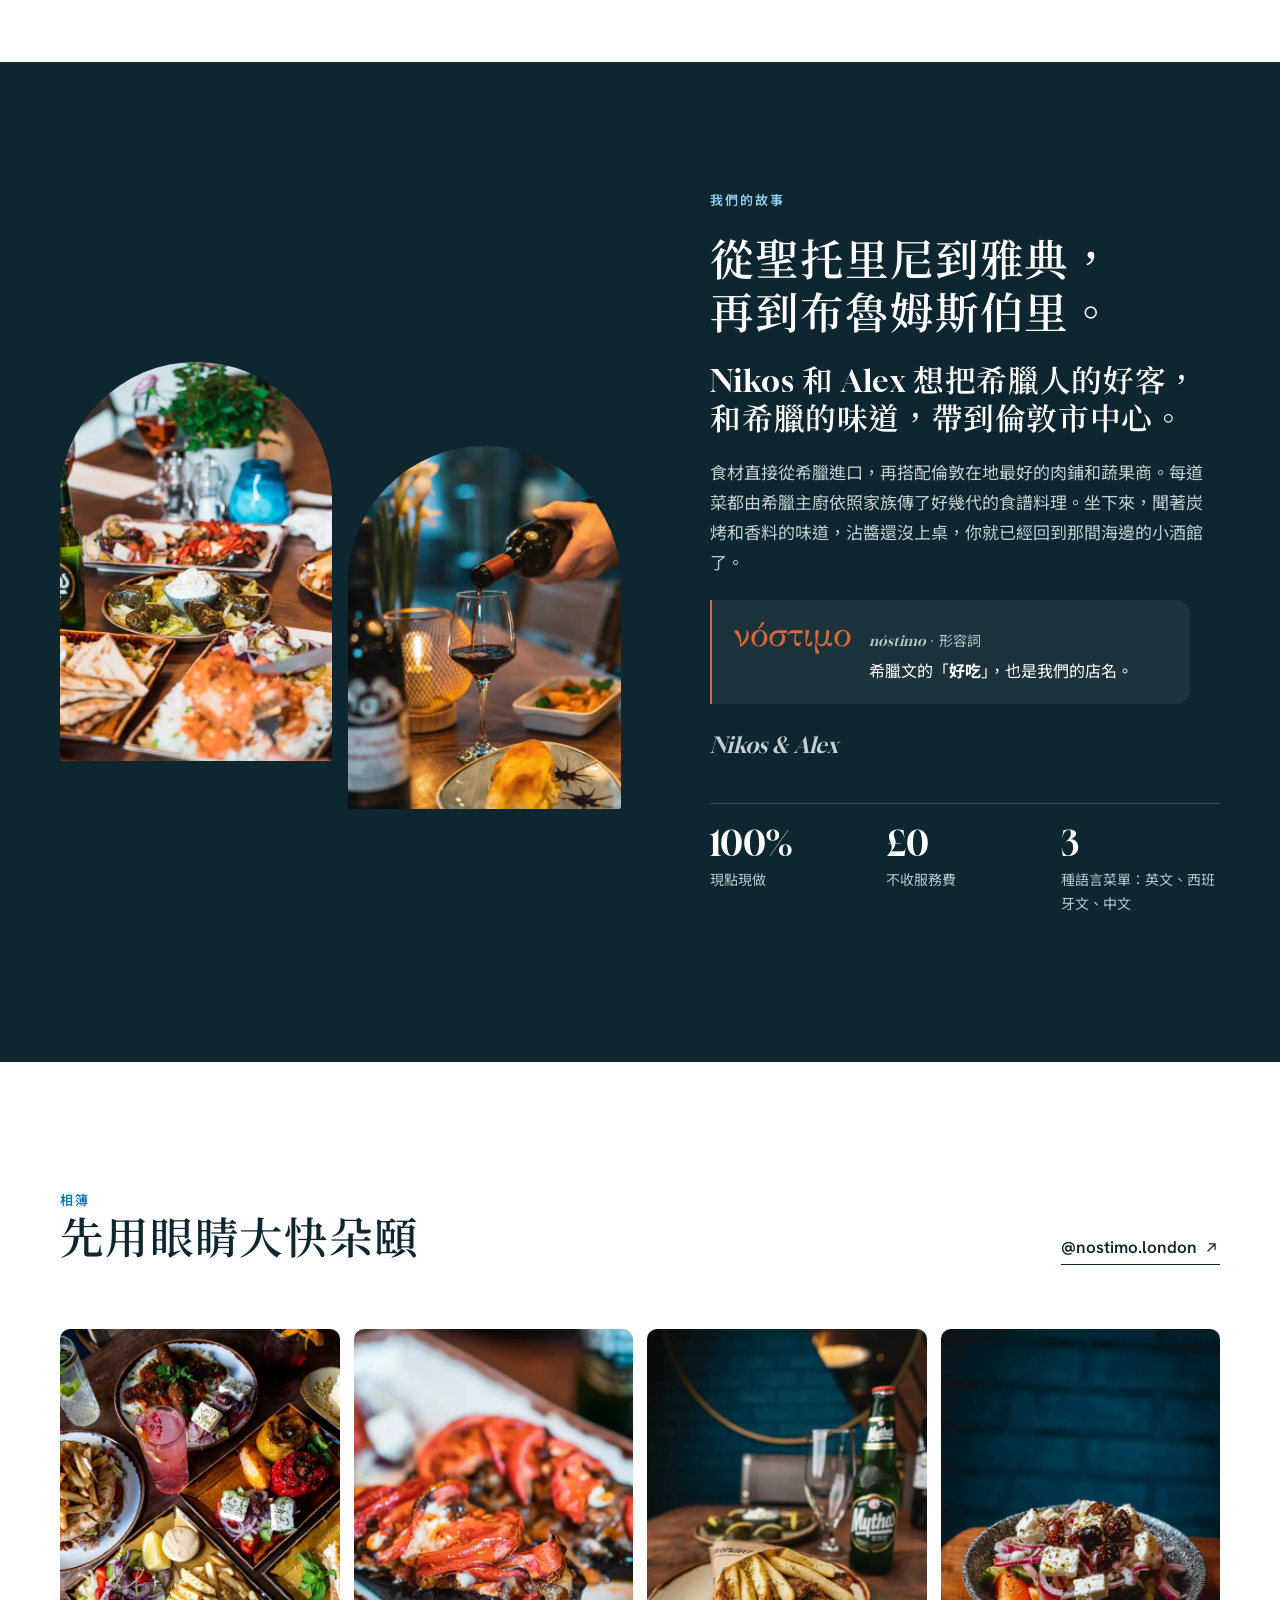
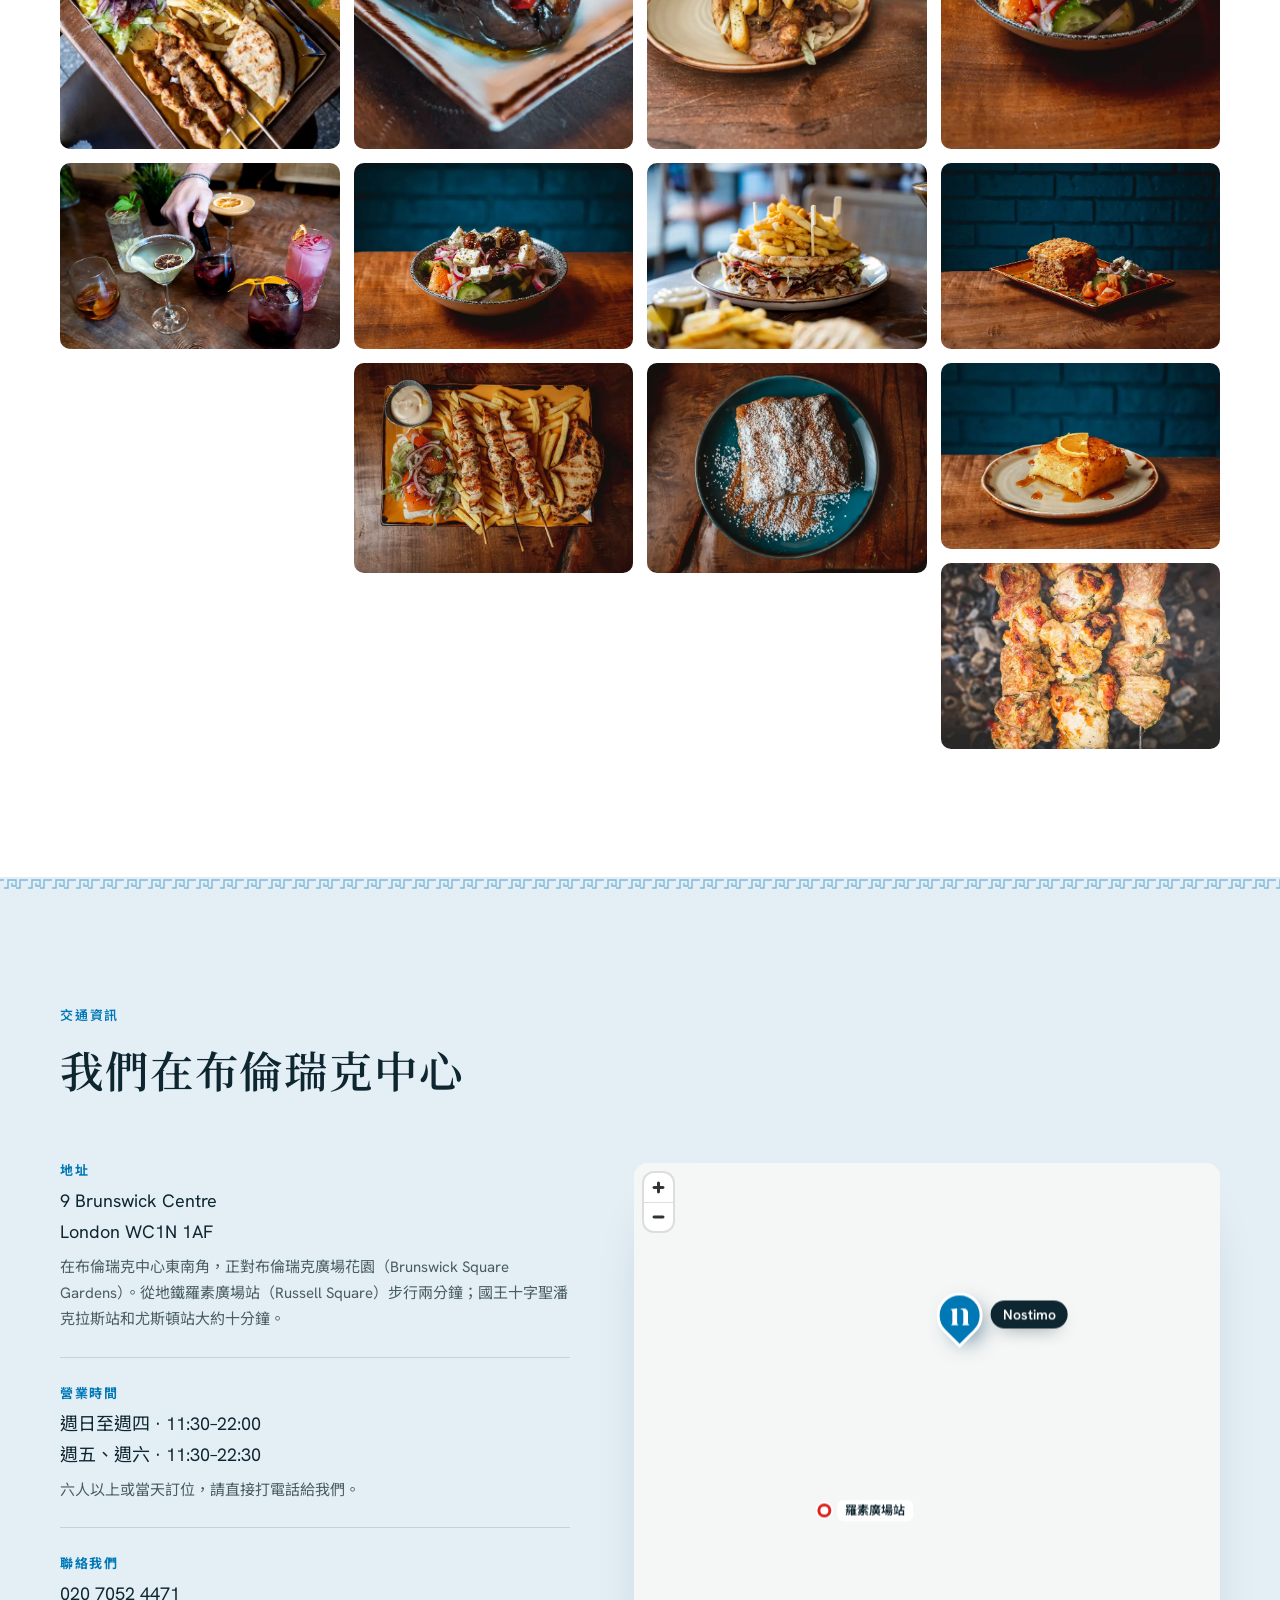
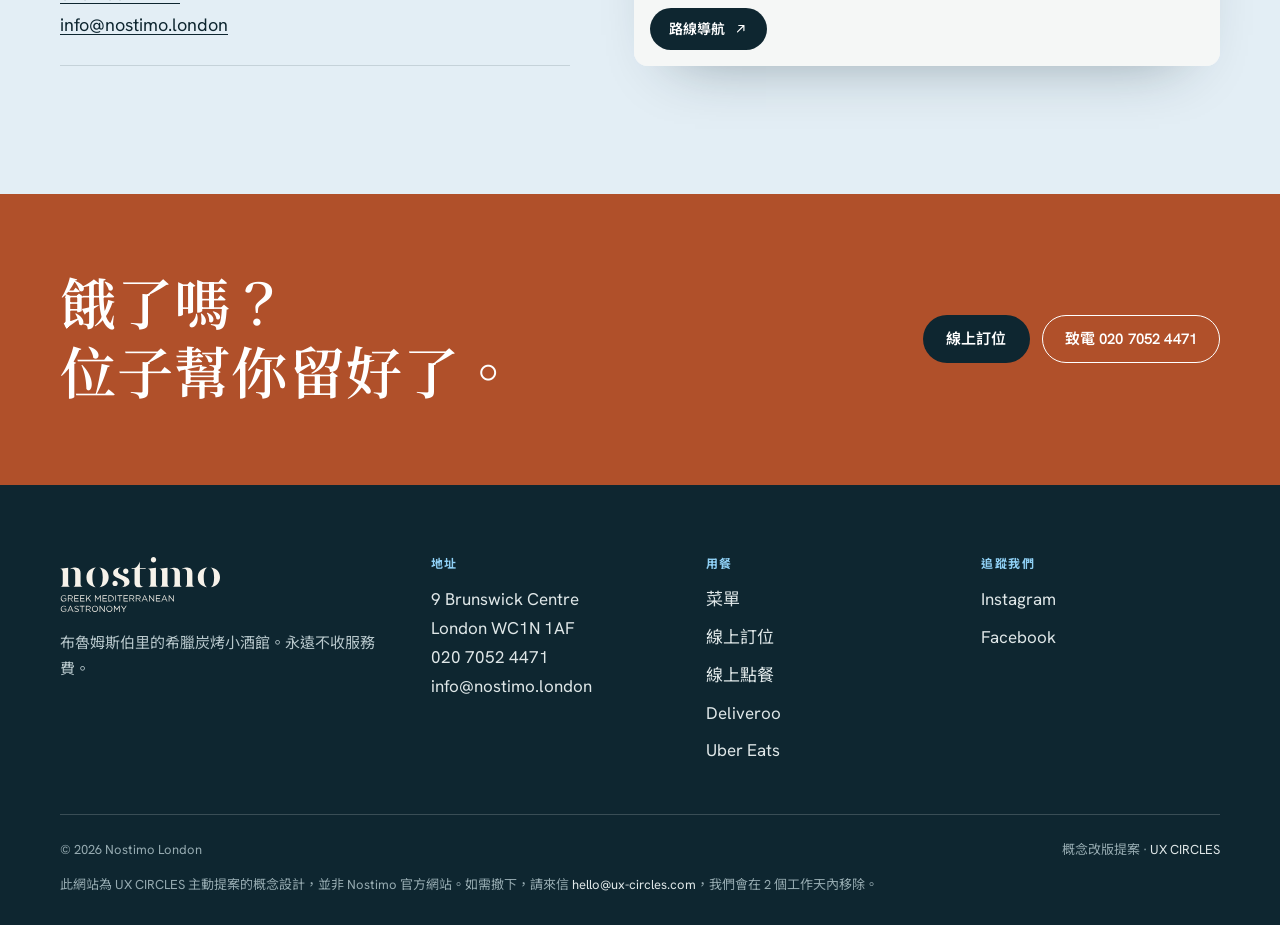
==== commit 8e9749aa: "Footer: offer to take the concept down within 2 working days Every page now says this is an unsolici" ====
--- a/zh/index.html
+++ b/zh/index.html
@@ -426,6 +426,7 @@
       <div class="footer-base">
         <p>© <span data-year>2026</span> Nostimo London</p>
         <p>概念改版提案 · <a href="https://ux-circles.com/web" target="_blank" rel="noopener">UX CIRCLES</a></p>
+        <p data-takedown style="flex-basis: 100%; margin: 0;">此網站為 UX CIRCLES 主動提案的概念設計，並非 Nostimo 官方網站。如需撤下，請來信 <a href="mailto:hello@ux-circles.com">hello@ux-circles.com</a>，我們會在 2 個工作天內移除。</p>
       </div>
     </div>
   </footer>
